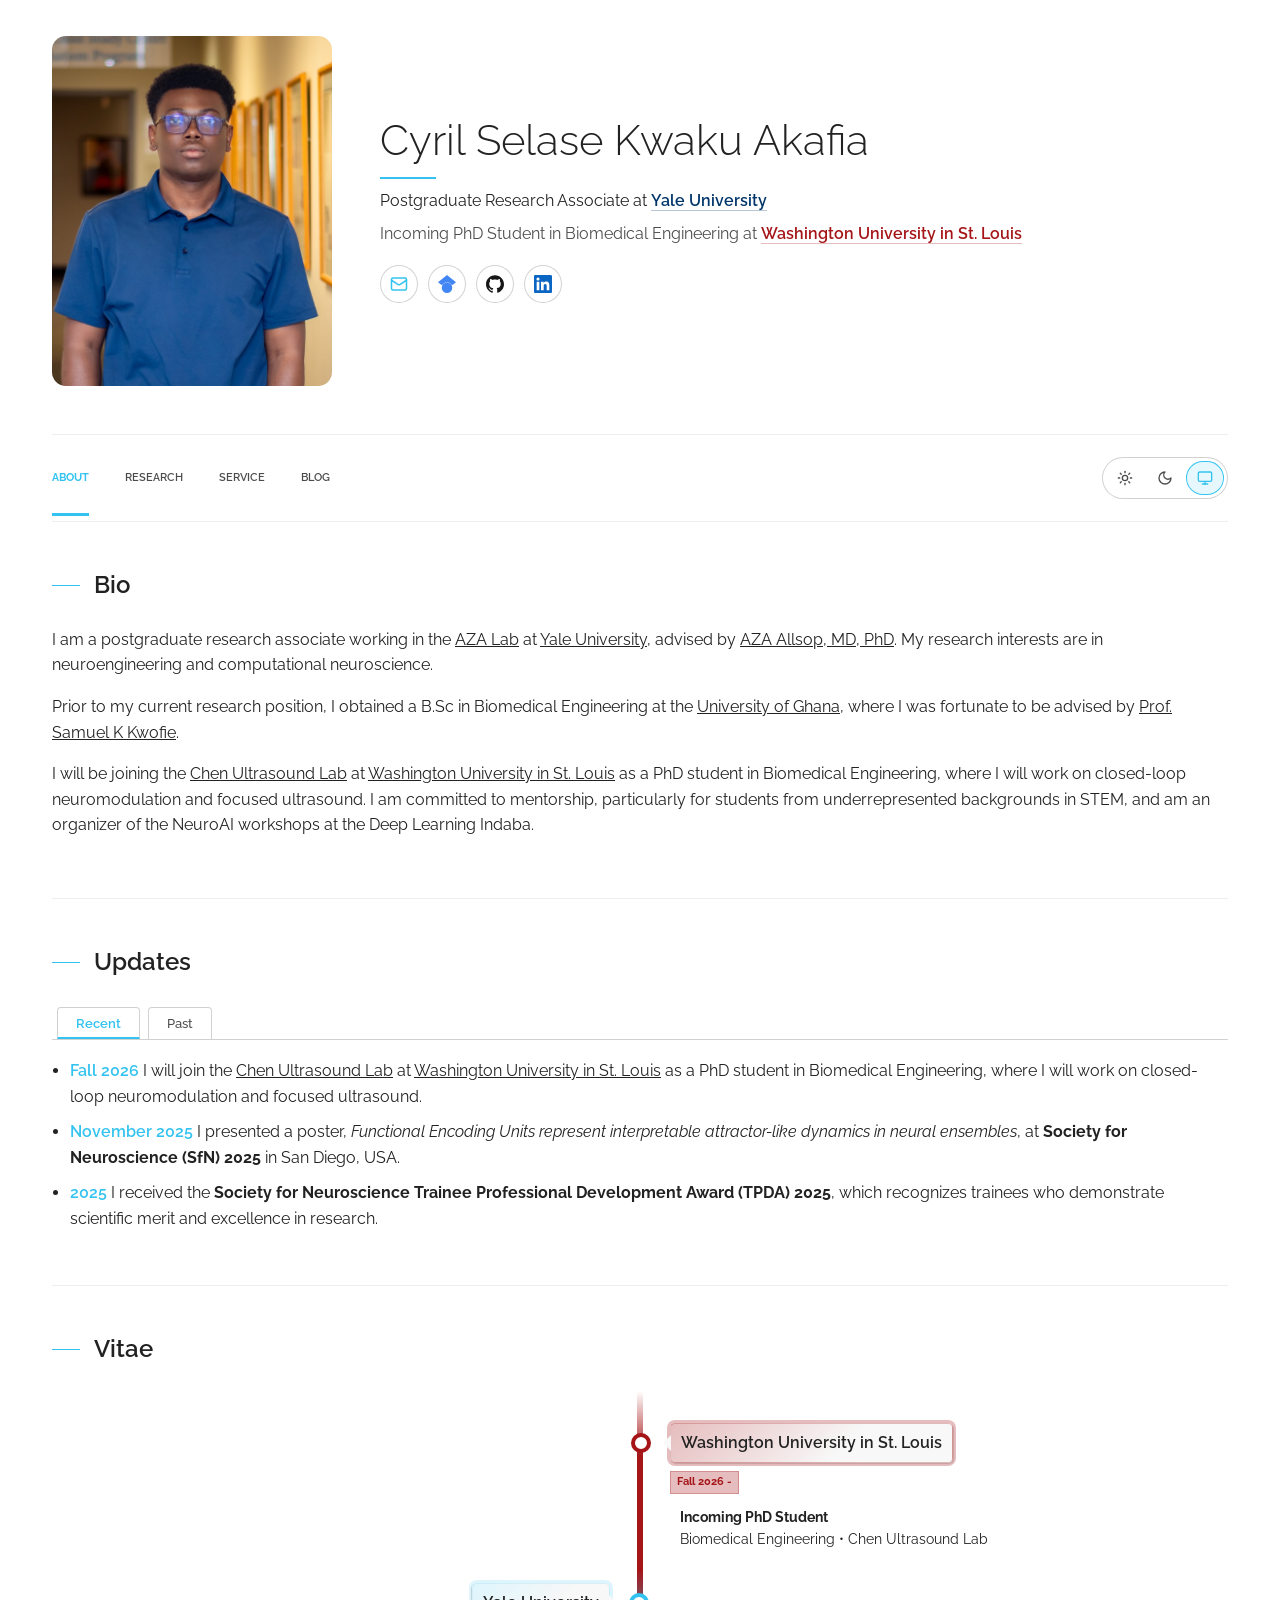
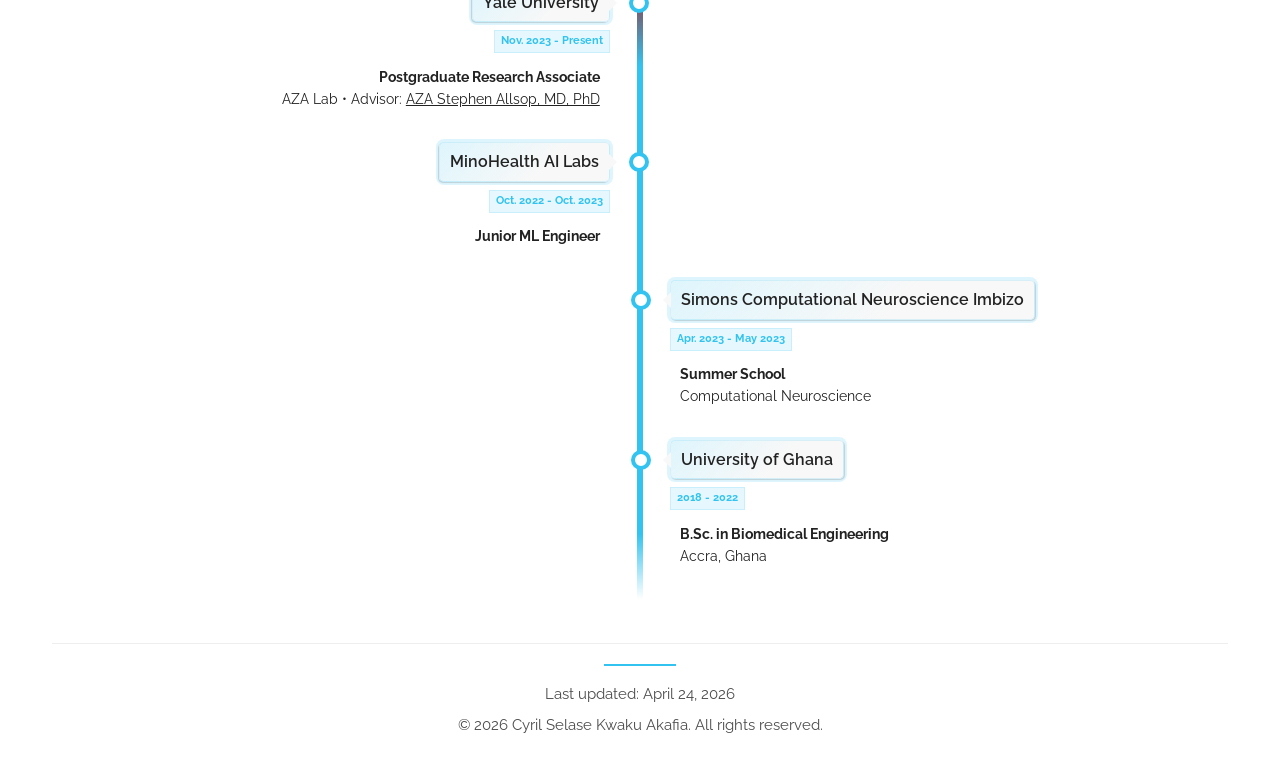
==== index.html @ 6c8abb9d "Bust cached site assets" ====
<!DOCTYPE html>
<html lang="en">
<head>
  <meta charset="utf-8">
  <meta name="viewport" content="width=device-width, initial-scale=1">
  <title>Cyril Akafia</title>
  <meta name="description" content="Cyril Akafia is a postgraduate research associate at Yale University working at the intersection of neuroengineering, computational neuroscience, closed-loop neuromodulation, and focused ultrasound.">
  <meta name="author" content="Cyril Selase Kwaku Akafia">
  <meta name="theme-color" content="#ffffff">
  <link rel="canonical" href="https://cyrilakafia.github.io/">
  <meta property="og:type" content="profile">
  <meta property="og:title" content="Cyril Akafia">
  <meta property="og:description" content="Postgraduate research associate at Yale University working in neuroengineering, computational neuroscience, closed-loop neuromodulation, and focused ultrasound.">
  <meta property="og:url" content="https://cyrilakafia.github.io/">
  <meta property="og:image" content="https://cyrilakafia.github.io/assets/og-image.png?v=20260429">
  <meta property="og:image:type" content="image/png">
  <meta property="og:image:width" content="1200">
  <meta property="og:image:height" content="630">
  <meta property="og:image:alt" content="Photo of Cyril Akafia">
  <meta property="profile:first_name" content="Cyril">
  <meta property="profile:last_name" content="Akafia">
  <meta name="twitter:card" content="summary_large_image">
  <meta name="twitter:title" content="Cyril Akafia">
  <meta name="twitter:description" content="Postgraduate research associate at Yale University working in neuroengineering, computational neuroscience, closed-loop neuromodulation, and focused ultrasound.">
  <meta name="twitter:image" content="https://cyrilakafia.github.io/assets/og-image.png?v=20260429">
  <meta name="twitter:image:alt" content="Photo of Cyril Akafia">
  <script type="application/ld+json">
    {
      "@context": "https://schema.org",
      "@type": "Person",
      "name": "Cyril Selase Kwaku Akafia",
      "alternateName": "Cyril Akafia",
      "url": "https://cyrilakafia.github.io/",
      "image": "https://cyrilakafia.github.io/assets/profile.jpg?v=20260429",
      "jobTitle": "Postgraduate Research Associate",
      "description": "Postgraduate research associate at Yale University working in neuroengineering, computational neuroscience, closed-loop neuromodulation, and focused ultrasound.",
      "affiliation": [
        {
          "@type": "CollegeOrUniversity",
          "name": "Yale University",
          "url": "https://www.yale.edu/"
        },
        {
          "@type": "CollegeOrUniversity",
          "name": "Washington University in St. Louis",
          "url": "https://www.washu.edu/"
        }
      ],
      "alumniOf": {
        "@type": "CollegeOrUniversity",
        "name": "University of Ghana",
        "url": "https://www.ug.edu.gh/"
      },
      "knowsAbout": [
        "Neuroengineering",
        "Computational neuroscience",
        "Closed-loop neuromodulation",
        "Focused ultrasound",
        "NeuroAI"
      ],
      "sameAs": [
        "https://scholar.google.com/citations?user=WeTH5w0AAAAJ&hl=en",
        "https://github.com/cyrilakafia",
        "https://www.linkedin.com/in/akafia/"
      ]
    }
  </script>
  <script>
    (() => {
      const resolveTheme = (choice, prefersDark) => {
        if (choice === "light" || choice === "dark") {
          return choice;
        }

        return prefersDark ? "dark" : "light";
      };

      try {
        const storedTheme = localStorage.getItem("theme");
        const prefersDark = window.matchMedia("(prefers-color-scheme: dark)").matches;
        const themeChoice = ["light", "dark", "system"].includes(storedTheme) ? storedTheme : "system";
        const theme = resolveTheme(themeChoice, prefersDark);
        document.documentElement.dataset.themeChoice = themeChoice;
        document.documentElement.dataset.theme = theme;
        const themeMeta = document.querySelector('meta[name="theme-color"]');
        if (themeMeta) {
          themeMeta.setAttribute("content", theme === "dark" ? "#0f1419" : "#ffffff");
        }
      } catch (error) {
        document.documentElement.dataset.themeChoice = "system";
        document.documentElement.dataset.theme = "light";
      }
    })();
  </script>
  <link rel="preconnect" href="https://fonts.googleapis.com">
  <link rel="preconnect" href="https://fonts.gstatic.com" crossorigin>
  <link href="https://fonts.googleapis.com/css2?family=Raleway:wght@300;400;500;600;700&display=swap" rel="stylesheet">
  <link rel="icon" type="image/png" sizes="256x256" href="assets/my-notion-face-transparent.png?v=20260429">
  <link rel="shortcut icon" type="image/png" href="assets/my-notion-face-transparent.png?v=20260429">
  <link rel="apple-touch-icon" sizes="180x180" href="apple-touch-icon.png?v=20260429">
  <link rel="apple-touch-icon" href="apple-touch-icon.png?v=20260429">
  <link rel="stylesheet" href="styles.css?v=20260429-2">
  <script src="script.js?v=20260429-2" defer></script>
</head>
<body>
  <a class="skip-link" href="#main">Skip to content</a>
  <div class="site-container">
    <header class="site-header">
      <div class="header-grid">
        <div class="profile-column">
          <img class="profile-photo" src="assets/profile.jpg?v=20260429" alt="Portrait of Cyril Akafia">
        </div>
        <div class="intro-column">
          <h1>Cyril Selase Kwaku Akafia</h1>
          <p class="intro-role">Postgraduate Research Associate at <a class="affiliation affiliation--yale" href="https://www.yale.edu/" target="_blank" rel="noreferrer">Yale University</a></p>
          <p class="intro-note">Incoming PhD Student in Biomedical Engineering at <a class="affiliation affiliation--washu" href="https://www.washu.edu/" target="_blank" rel="noreferrer">Washington University in St. Louis</a></p>
          <div class="social-links" aria-label="Contact and external profiles">
            <a class="social-icon social-icon--email" href="mailto:cyril.akafia@yale.edu" aria-label="Email Cyril">
              <svg viewBox="0 0 24 24" aria-hidden="true" fill="none" stroke="currentColor" stroke-width="2" stroke-linecap="round" stroke-linejoin="round"><rect width="20" height="16" x="2" y="4" rx="2"/><path d="m22 7-8.97 5.7a1.94 1.94 0 0 1-2.06 0L2 7"/></svg>
            </a>
            <a class="social-icon social-icon--scholar" href="https://scholar.google.com/citations?user=WeTH5w0AAAAJ&hl=en" target="_blank" rel="noreferrer" aria-label="Google Scholar">
              <svg viewBox="0 0 24 24" aria-hidden="true" fill="currentColor"><path d="M5.242 13.769L0 9.5 12 0l12 9.5-5.242 4.269C17.548 11.249 14.978 9.5 12 9.5c-2.977 0-5.548 1.749-6.758 4.269zM12 10a7 7 0 1 0 0 14 7 7 0 0 0 0-14z"/></svg>
            </a>
            <a class="social-icon social-icon--github" href="https://github.com/cyrilakafia" target="_blank" rel="noreferrer" aria-label="GitHub">
              <svg viewBox="0 0 24 24" aria-hidden="true" fill="currentColor"><path d="M12 .297c-6.63 0-12 5.373-12 12 0 5.303 3.438 9.8 8.205 11.385.6.113.82-.258.82-.577 0-.285-.01-1.04-.015-2.04-3.338.724-4.042-1.61-4.042-1.61C4.422 18.07 3.633 17.7 3.633 17.7c-1.087-.744.084-.729.084-.729 1.205.084 1.838 1.236 1.838 1.236 1.07 1.835 2.809 1.305 3.495.998.108-.776.417-1.305.76-1.605-2.665-.3-5.466-1.332-5.466-5.93 0-1.31.465-2.38 1.235-3.22-.135-.303-.54-1.523.105-3.176 0 0 1.005-.322 3.3 1.23.96-.267 1.98-.399 3-.405 1.02.006 2.04.138 3 .405 2.28-1.552 3.285-1.23 3.285-1.23.645 1.653.24 2.873.12 3.176.765.84 1.23 1.91 1.23 3.22 0 4.61-2.805 5.625-5.475 5.92.42.36.81 1.096.81 2.22 0 1.606-.015 2.896-.015 3.286 0 .315.21.69.825.57C20.565 22.092 24 17.592 24 12.297c0-6.627-5.373-12-12-12"/></svg>
            </a>
            <a class="social-icon social-icon--linkedin" href="https://www.linkedin.com/in/akafia/" target="_blank" rel="noreferrer" aria-label="LinkedIn">
              <svg viewBox="0 0 24 24" aria-hidden="true" fill="currentColor"><path d="M20.447 20.452h-3.554v-5.569c0-1.328-.027-3.037-1.852-3.037-1.853 0-2.136 1.445-2.136 2.939v5.667H9.351V9h3.414v1.561h.046c.477-.9 1.637-1.85 3.37-1.85 3.601 0 4.267 2.37 4.267 5.455v6.286zM5.337 7.433a2.062 2.062 0 01-2.063-2.065 2.063 2.063 0 112.063 2.065zm1.782 13.019H3.555V9h3.564v11.452zM22.225 0H1.771C.792 0 0 .774 0 1.729v20.542C0 23.227.792 24 1.771 24h20.451C23.2 24 24 23.227 24 22.271V1.729C24 .774 23.2 0 22.222 0h.003z"/></svg>
            </a>
          </div>
        </div>
      </div>
    </header>

    <nav class="site-nav" aria-label="Primary">
      <a class="page-link active" href="#bio" data-page="bio" aria-current="page">About</a>
      <a class="page-link" href="#research" data-page="research">Research</a>
      <a class="page-link" href="#service" data-page="service">Service</a>
      <a class="page-link" href="#blog" data-page="blog">Blog</a>
      <div class="theme-switcher" role="group" aria-label="Color theme">
        <button class="theme-option" data-theme-choice="light" type="button" aria-pressed="false" aria-label="Light theme" title="Light">
          <svg viewBox="0 0 24 24" aria-hidden="true" fill="none" stroke="currentColor" stroke-width="2" stroke-linecap="round" stroke-linejoin="round"><circle cx="12" cy="12" r="4"/><path d="M12 2v2"/><path d="M12 20v2"/><path d="m4.93 4.93 1.41 1.41"/><path d="m17.66 17.66 1.41 1.41"/><path d="M2 12h2"/><path d="M20 12h2"/><path d="m6.34 17.66-1.41 1.41"/><path d="m19.07 4.93-1.41 1.41"/></svg>
        </button>
        <button class="theme-option" data-theme-choice="dark" type="button" aria-pressed="false" aria-label="Dark theme" title="Dark">
          <svg viewBox="0 0 24 24" aria-hidden="true" fill="none" stroke="currentColor" stroke-width="2" stroke-linecap="round" stroke-linejoin="round"><path d="M12 3a6 6 0 0 0 9 9 9 9 0 1 1-9-9Z"/></svg>
        </button>
        <button class="theme-option" data-theme-choice="system" type="button" aria-pressed="false" aria-label="System theme" title="System">
          <svg viewBox="0 0 24 24" aria-hidden="true" fill="none" stroke="currentColor" stroke-width="2" stroke-linecap="round" stroke-linejoin="round"><rect width="20" height="14" x="2" y="3" rx="2"/><line x1="8" x2="16" y1="21" y2="21"/><line x1="12" x2="12" y1="17" y2="21"/></svg>
        </button>
      </div>
    </nav>

    <main id="main">
      <div class="page active" id="page-bio" data-page="bio">
      <section class="section">
        <h2>Bio</h2>
        <p>
          I am a postgraduate research associate working in the <a href="https://www.azalab.org/" target="_blank" rel="noreferrer">AZA Lab</a> at
          <a href="https://www.yale.edu/" target="_blank" rel="noreferrer">Yale University</a>, advised by
          <a href="https://www.azalab.org/people/aza-allsop" target="_blank" rel="noreferrer">AZA Allsop, MD, PhD</a>. My research interests are in
          neuroengineering and computational neuroscience.
        </p>
        <p>
          Prior to my current research position, I obtained a B.Sc in Biomedical Engineering at the
          <a href="https://www.ug.edu.gh/" target="_blank" rel="noreferrer">University of Ghana</a>, where I was fortunate to be advised by
          <a href="https://www.ug.edu.gh/biomed-eng/staff/samuel-kojo-kwofie-bsc-kumasi-msc-uct-phd-uwc" target="_blank" rel="noreferrer">Prof. Samuel K Kwofie</a>.
        </p>
        <p>
          I will be joining the
          <a href="https://engineering.washu.edu/faculty/Hong-Chen.html" target="_blank" rel="noreferrer">Chen Ultrasound Lab</a> at
          <a href="https://www.washu.edu/" target="_blank" rel="noreferrer">Washington University in St. Louis</a> as a PhD student in Biomedical
          Engineering, where I will work on closed-loop neuromodulation and focused ultrasound. I am committed to mentorship,
          particularly for students from underrepresented backgrounds in STEM, and am an organizer of the NeuroAI workshops at the
          Deep Learning Indaba.
        </p>
      </section>

      <section class="section" id="updates">
        <h2>Updates</h2>
        <div class="tabs">
          <div class="tab-nav" role="tablist" aria-label="Update years">
            <button class="button active" id="tab-news-recent" data-tab-target="news-recent" role="tab" aria-selected="true" aria-controls="news-recent" tabindex="0">Recent</button>
            <button class="button" id="tab-news-past" data-tab-target="news-past" role="tab" aria-selected="false" aria-controls="news-past" tabindex="-1">Past</button>
          </div>
          <div class="tab-content">
            <div class="tab-pane active" id="news-recent" role="tabpanel" aria-labelledby="tab-news-recent" tabindex="0">
              <ul class="compact-list">
                <li><b>Fall 2026</b> I will join the <a href="https://engineering.washu.edu/faculty/Hong-Chen.html" target="_blank" rel="noreferrer">Chen Ultrasound Lab</a> at <a href="https://www.washu.edu/" target="_blank" rel="noreferrer">Washington University in St. Louis</a> as a PhD student in Biomedical Engineering, where I will work on closed-loop neuromodulation and focused ultrasound.</li>
                <li><b>November 2025</b> I presented a poster, <i>Functional Encoding Units represent interpretable attractor-like dynamics in neural ensembles</i>, at <b>Society for Neuroscience (SfN) 2025</b> in San Diego, USA.</li>
                <li><b>2025</b> I received the <b>Society for Neuroscience Trainee Professional Development Award (TPDA) 2025</b>, which recognizes trainees who demonstrate scientific merit and excellence in research.</li>
              </ul>
            </div>
            <div class="tab-pane" id="news-past" role="tabpanel" aria-labelledby="tab-news-past" tabindex="0">
              <ul class="compact-list">
                <li><b>July 2024</b> I completed the <b>Neuromatch Academy Computational Neuroscience</b> course and worked on a project investigating cell type and layer-specific processing of novelty in mouse primary visual cortex.</li>
                <li><b>June 2024</b> I presented a poster, <i>An unbiased method to partition diverse neuronal responses into functional ensembles reveals interpretable population dynamics during innate social behavior</i>, at the <b>10th Annual BRAIN Initiative Conference</b> in Rockville, Maryland.</li>
                <li><b>November 2023</b> I joined the <b>AZA Lab at Yale University</b> as a postgraduate research associate.</li>
                <li><b>July 2023</b> I gave a talk on <i>Machine Learning Models Predict Small Molecules as Potential Biotherapeutics for COVID-19-induced Cytokine Storm</i> at the <b>WACCBIP Research Conference 2023</b> in Accra, Ghana.</li>
                <li><b>April-May 2023</b> I completed the <b>Simons Computational Neuroscience Imbizo</b> in Cape Town, South Africa.</li>
                <li><b>January 2023</b> I presented <i>Machine Learning Models Predict Small Molecules as Potential Biotherapeutics for COVID-19-induced Cytokine Storm</i> at the <b>International Student Conference on Advanced Science and Technology (iCAST)</b>, Japan, online.</li>
              </ul>
            </div>
          </div>
        </div>
      </section>

      <section class="section" id="resume">
        <h2>Vitae</h2>
        <ul class="timeline">
          <li class="timeline-item--washu">
            <div class="direction-r">
              <div class="flag-wrapper">
                <span class="flag">Washington University in St. Louis</span>
                <span class="time-wrapper"><span class="time">Fall 2026 -</span></span>
              </div>
              <div class="desc"><b>Incoming PhD Student</b><br>Biomedical Engineering • Chen Ultrasound Lab</div>
            </div>
          </li>
          <li>
            <div class="direction-l">
              <div class="flag-wrapper">
                <span class="flag">Yale University</span>
                <span class="time-wrapper"><span class="time">Nov. 2023 - Present</span></span>
              </div>
              <div class="desc"><b>Postgraduate Research Associate</b><br>AZA Lab • Advisor: <a href="https://www.azalab.org/people/aza-allsop" target="_blank" rel="noreferrer">AZA Stephen Allsop, MD, PhD</a></div>
            </div>
          </li>
          <li>
            <div class="direction-l">
              <div class="flag-wrapper">
                <span class="flag">MinoHealth AI Labs</span>
                <span class="time-wrapper"><span class="time">Oct. 2022 - Oct. 2023</span></span>
              </div>
              <div class="desc"><b>Junior ML Engineer</b></div>
            </div>
          </li>
          <li>
            <div class="direction-r">
              <div class="flag-wrapper">
                <span class="flag">Simons Computational Neuroscience Imbizo</span>
                <span class="time-wrapper"><span class="time">Apr. 2023 - May 2023</span></span>
              </div>
              <div class="desc"><b>Summer School</b><br>Computational Neuroscience</div>
            </div>
          </li>
          <li>
            <div class="direction-r">
              <div class="flag-wrapper">
                <span class="flag">University of Ghana</span>
                <span class="time-wrapper"><span class="time">2018 - 2022</span></span>
              </div>
              <div class="desc"><b>B.Sc. in Biomedical Engineering</b><br>Accra, Ghana</div>
            </div>
          </li>
        </ul>
      </section>
      </div>

      <div class="page" id="page-research" data-page="research">
      <section class="section" id="research-projects">
        <h2>Research</h2>
        <p>Selected projects spanning neural ensemble decoding, mental health, and translational neuromodulation.</p>
        <div class="research-grid">
          <article class="research-card">
            <a class="research-link" href="https://engineering.washu.edu/faculty/Hong-Chen.html" target="_blank" rel="noreferrer">
              <img class="research-image" src="assets/research/ultrasound.svg" alt="Focused ultrasound illustration">
              <div class="research-body">
                <span class="research-tag">Upcoming</span>
                <h3 class="research-title">Closed-Loop Focused Ultrasound</h3>
                <p class="research-description">Upcoming PhD work in the Chen Ultrasound Lab on closed-loop neuromodulation using focused ultrasound to non-invasively shape neural circuits.</p>
                <span class="research-cta">Visit lab <span aria-hidden="true">→</span></span>
              </div>
            </a>
          </article>
          <article class="research-card">
            <a class="research-link" href="https://doi.org/10.1101/2024.05.08.593229" target="_blank" rel="noreferrer">
              <img class="research-image" src="assets/research/feu.svg" alt="Functional Encoding Units illustration">
              <div class="research-body">
                <h3 class="research-title">Functional Encoding Units in Neural Ensembles</h3>
                <p class="research-description">An unbiased method to partition diverse neuronal responses into functional ensembles, revealing interpretable population dynamics during innate social behavior.</p>
                <span class="research-cta">Read preprint <span aria-hidden="true">→</span></span>
              </div>
            </a>
          </article>
          <article class="research-card">
            <a class="research-link" href="https://www.frontiersin.org/journals/neuroscience/articles/10.3389/fnins.2025.1554156/full" target="_blank" rel="noreferrer">
              <img class="research-image" src="assets/research/music.svg" alt="Music mindfulness illustration">
              <div class="research-body">
                <h3 class="research-title">Music Mindfulness for Mental Health</h3>
                <p class="research-description">How music mindfulness acutely enhances autonomic activity and psychological state in adults experiencing anxiety and depression.</p>
                <span class="research-cta">Read paper <span aria-hidden="true">→</span></span>
              </div>
            </a>
          </article>
          <article class="research-card">
            <a class="research-link" href="https://www.mdpi.com/2078-2489/16/1/34" target="_blank" rel="noreferrer">
              <img class="research-image" src="assets/research/biomedical-ai.svg" alt="Biomedical AI illustration">
              <div class="research-body">
                <h3 class="research-title">Biomedical AI for Discovery and Diagnosis</h3>
                <p class="research-description">Machine learning for biomedical problems, including anti-inflammatory compound screening with AICpred and clinical imaging models for radiology support.</p>
                <span class="research-cta">Read paper <span aria-hidden="true">→</span></span>
              </div>
            </a>
          </article>
        </div>
      </section>

      <section class="section" id="publications">
        <h2>Publications</h2>
        <p>Most recent publications on <a href="https://scholar.google.com/citations?user=WeTH5w0AAAAJ&hl=en" target="_blank" rel="noreferrer">Google Scholar</a>.</p>
        <div class="papers-grid active">
          <article class="paper">
            <p class="title"><a href="https://www.frontiersin.org/journals/neuroscience/articles/10.3389/fnins.2025.1554156/full" target="_blank" rel="noreferrer">Music Mindfulness Acutely Enhances Autonomic Activity and Psychological State in Anxiety and Depression</a></p>
            <p class="paper-meta">C. Ramirez, G. A. Alayine, <b>C. S. K. Akafia</b>, … A. S. Allsop · <i>Frontiers in Neuroscience</i> · 2025; 19</p>
          </article>
          <article class="paper">
            <p class="title"><a href="https://www.mdpi.com/2078-2489/16/1/34" target="_blank" rel="noreferrer">AICpred: Machine Learning-Based Prediction of Potential Anti-Inflammatory Compounds Targeting TLR4-MyD88 Binding Mechanism</a></p>
            <p class="paper-meta">L. Fry-Nartey, <b>C. S. K. Akafia</b>, … S. K. Kwofie · <i>Information</i> · 2025; 16:34</p>
          </article>
          <article class="paper">
            <p class="title"><a href="https://doi.org/10.3390/organoids3020007" target="_blank" rel="noreferrer">Organoids, Biocybersecurity, and Cyberbiosecurity: A Light Exploration</a></p>
            <p class="paper-meta">Xavier Palmer, <b>Cyril Selase Kwaku Akafia</b>, Eleasa Woodson, Amanda Woodson, Lucas Potter · <i>Organoids</i> · 2024; 3, 83–112</p>
          </article>
          <article class="paper">
            <p class="title"><a href="https://doi.org/10.1101/2024.05.08.593229" target="_blank" rel="noreferrer">An unbiased method to partition diverse neuronal responses into functional ensembles reveals interpretable population dynamics during innate social behavior</a></p>
            <p class="paper-meta">Alexander Lin, <b>Cyril Selase Kwaku Akafia</b>, Olga Dal Monte, Siqi Fan, Nicholas Fagan, Philip Putnam, Kay M. Tye, Steve Chang, Demba Ba, AZA Stephen Allsop · <i>Preprint</i> · 2024</p>
          </article>
        </div>
      </section>

      <section class="section" id="presentations">
        <h2>Presentations</h2>
        <div class="papers-grid active">
          <article class="paper">
            <p class="title">Functional Encoding Units represent interpretable attractor-like dynamics in neural ensembles</p>
            <p class="paper-meta"><b>Poster</b> · Society for Neuroscience (SfN) 2025 · San Diego, USA · November 2025</p>
          </article>
          <article class="paper">
            <p class="title">NeuroAI practical tutorial</p>
            <p class="paper-meta"><b>Tutorial</b> · NeuroAI Workshop at Deep Learning Indaba 2024 · September 2024</p>
          </article>
          <article class="paper">
            <p class="title">An unbiased method to partition diverse neuronal responses into functional ensembles reveals interpretable population dynamics during innate social behavior</p>
            <p class="paper-meta"><b>Poster</b> · 10th Annual BRAIN Initiative Conference · Rockville, Maryland · June 2024</p>
          </article>
          <article class="paper">
            <p class="title">Machine Learning Models Predict Small Molecules as Potential Biotherapeutics for COVID-19-induced Cytokine Storm</p>
            <p class="paper-meta"><b>Talk</b> · WACCBIP Research Conference 2023 · Accra, Ghana · July 2023</p>
          </article>
          <article class="paper">
            <p class="title">Machine Learning Models Predict Small Molecules as Potential Biotherapeutics for COVID-19-induced Cytokine Storm</p>
            <p class="paper-meta"><b>Presentation</b> · International Student Conference on Advanced Science and Technology (iCAST) · Japan, online · January 2023</p>
          </article>
        </div>
      </section>
      </div>

      <div class="page" id="page-service" data-page="service">
      <section class="section" id="teaching">
        <h2>Teaching</h2>
        <div class="papers-grid active">
          <article class="paper">
            <p class="title"><a href="https://codeinplace.stanford.edu/" target="_blank" rel="noreferrer">Section Leader · Stanford Code in Place</a></p>
            <p class="paper-meta">May 2024 – June 2024</p>
            <p class="paper-meta">Tutored 20 students in Python programming concepts and supported them through final projects, leading to a 100% pass rate in my section.</p>
          </article>
        </div>
      </section>

      <section class="section" id="mentorship">
        <h2>Mentorship & Outreach</h2>
        <div class="papers-grid active">
          <article class="paper">
            <p class="title"><a href="https://deeplearningindaba.com/mentorship/" target="_blank" rel="noreferrer">Organizer · Deep Learning Indaba Mentorship Programme</a></p>
            <p class="paper-meta">December 2023 – November 2025</p>
            <p class="paper-meta">A continent-wide programme that pairs young African researchers and students with experienced mentors. I matched 50+ mentees with mentors for research and career advice, contributing to publications, presentations, admissions, and job offers.</p>
          </article>
          <article class="paper">
            <p class="title">Instructor · YCCI Exposures Program</p>
            <p class="paper-meta">March 2025 – August 2025</p>
            <p class="paper-meta">Instructed 10 high school students in neuroanatomy and neuroscience research methods.</p>
          </article>
          <article class="paper">
            <p class="title">Workshop Facilitator · Health Professional Recruitment Exposures Program</p>
            <p class="paper-meta">October 2025</p>
            <p class="paper-meta">Facilitated 3 workshops on health professions for 22 high school students in the Greater New Haven area.</p>
          </article>
        </div>
      </section>

      <section class="section" id="leadership">
        <h2>Service & Leadership</h2>
        <div class="papers-grid active">
          <article class="paper">
            <p class="title">Co-organizer · NeuroAI Workshops at Deep Learning Indaba</p>
            <p class="paper-meta">September 2024 – Present · <a href="https://dlineuroai-workshop.github.io/neuroai-2024/" target="_blank" rel="noreferrer">2024 Workshop</a> · <a href="https://dlineuroai-workshop.github.io/neuroai-2025/" target="_blank" rel="noreferrer">2025 Workshop</a></p>
            <p class="paper-meta">Organized NeuroAI workshops in Rwanda and Senegal, attracting 150+ attendees. Delivered a practical tutorial on dimensionality reduction for understanding patterns of neural activity, and coordinated talks and panel discussions from 7 international speakers.</p>
          </article>
          <article class="paper">
            <p class="title"><a href="https://www.linkedin.com/company/world-movers-team/posts/?feedView=all" target="_blank" rel="noreferrer">Active Member · World Movers Team</a></p>
            <p class="paper-meta">August 2023 – Present</p>
            <p class="paper-meta">A youth-led nonprofit championing health equity and community development across Ghana through healthcare access initiatives, community projects, and volunteer leadership training.</p>
          </article>
          <article class="paper">
            <p class="title">Member · Yale Postgraduate Associate Professional Development Committee</p>
            <p class="paper-meta">September 2024 – October 2025</p>
          </article>
        </div>
      </section>
      </div>

      <div class="page" id="page-blog" data-page="blog">
      <section class="section">
        <h2>Blog</h2>
        <div class="post-list" data-post-list>
          <p class="blog-empty">Loading posts...</p>
        </div>
      </section>
      </div>
    </main>

    <footer class="site-footer">
      <div class="footer-grid">
        <div class="footer-note">Last updated: April 24, 2026</div>
        <div class="footer-note">&copy; 2026 Cyril Selase Kwaku Akafia. All rights reserved.</div>
      </div>
    </footer>
  </div>
</body>
</html>
---- styles.css ----
:root {
  --text: #222;
  --muted: rgba(0, 0, 0, 0.7);
  --line: #eee;
  --line-strong: rgba(0, 0, 0, 0.18);
  --accent: #33c3f0;
  --accent-soft: rgba(51, 195, 240, 0.12);
  --background: #fff;
  --surface: #fff;
  --surface-muted: #f8f8f8;
  --shadow: rgba(0, 0, 0, 0.15);
  --timeline: #33c3f0;
  --timeline-soft: rgba(51, 195, 240, 0.16);
  --timeline-lead: #a51417;
  --yale: #00356b;
  --yale-soft: rgba(0, 53, 107, 0.28);
  --washu: #a51417;
  --washu-soft: rgba(165, 20, 23, 0.28);
  --brand-github: #181717;
  --brand-linkedin: #0a66c2;
  --brand-scholar: #4285f4;
}

html {
  scroll-behavior: smooth;
  color-scheme: light;
}

*,
*::before,
*::after {
  box-sizing: border-box;
}

html[data-theme="dark"] {
  color-scheme: dark;
  --text: #eef2f6;
  --muted: rgba(238, 242, 246, 0.72);
  --line: rgba(255, 255, 255, 0.12);
  --line-strong: rgba(255, 255, 255, 0.18);
  --accent: #7fd8ff;
  --accent-soft: rgba(127, 216, 255, 0.12);
  --background: #0f1419;
  --surface: #161d24;
  --surface-muted: #1d252e;
  --shadow: rgba(0, 0, 0, 0.38);
  --timeline: #7fd8ff;
  --timeline-soft: rgba(127, 216, 255, 0.18);
  --timeline-lead: #ec8d90;
  --yale: #6fb1e6;
  --yale-soft: rgba(111, 177, 230, 0.32);
  --washu: #ec8d90;
  --washu-soft: rgba(236, 141, 144, 0.32);
  --brand-github: #f0f6fc;
}

body {
  margin: 0;
  color: var(--text);
  background: var(--background);
  font-family: "Raleway", sans-serif;
  line-height: 1.6;
  transition: background-color 0.2s ease, color 0.2s ease;
}

a {
  color: inherit;
}

.skip-link {
  position: absolute;
  left: -9999px;
  top: 12px;
  z-index: 100;
  padding: 8px 12px;
  border: 1px solid var(--line-strong);
  border-radius: 6px;
  background: var(--surface);
  color: var(--text);
  box-shadow: 0 0 0 3px var(--accent);
}

.skip-link:focus {
  left: 12px;
}

button {
  -webkit-appearance: none;
  appearance: none;
  margin: 0;
}

img {
  max-width: 100%;
  display: block;
}

h1,
h2,
h3,
h4,
h5,
p,
ul {
  margin-top: 0;
}

h2 {
  letter-spacing: 0;
  font-size: 1.5rem;
  font-weight: 600;
  margin-bottom: 1.4rem;
  display: flex;
  align-items: center;
  gap: 14px;
}

h2::before {
  content: "";
  display: inline-block;
  width: 28px;
  height: 1px;
  background: var(--accent);
  flex: 0 0 auto;
}

.site-container {
  max-width: 1240px;
  margin: 0 auto;
  padding: 0 32px 40px;
}

.theme-switcher {
  display: inline-flex;
  align-items: center;
  gap: 4px;
  padding: 4px;
  border: 1px solid var(--line-strong);
  border-radius: 999px;
  background: var(--surface);
  line-height: 1;
}

.theme-option {
  display: inline-flex;
  align-items: center;
  justify-content: center;
  width: 36px;
  height: 32px;
  padding: 0;
  border: none;
  border-radius: 999px;
  background: transparent;
  color: var(--muted);
  cursor: pointer;
  -webkit-tap-highlight-color: transparent;
  transition: background-color 0.2s ease, box-shadow 0.2s ease, color 0.2s ease;
}

.theme-option svg {
  width: 16px;
  height: 16px;
  display: block;
}

.theme-option:focus {
  outline: none;
}

.theme-option:focus-visible {
  outline: 2px solid var(--accent);
  outline-offset: 2px;
}

.theme-option:hover {
  color: var(--text);
}

.theme-option.active,
.theme-option.is-active {
  background: var(--accent-soft);
  color: var(--accent);
  box-shadow: 0 0 0 1px var(--accent);
}

.site-header {
  margin: 36px 0 48px;
}

.header-grid {
  display: grid;
  grid-template-columns: 280px minmax(0, 1fr);
  gap: 48px;
  align-items: center;
}

.profile-photo {
  width: 100%;
  aspect-ratio: 4 / 5;
  object-fit: cover;
  object-position: center;
  border-radius: 14px;
}

.intro-column h1::after {
  content: "";
  display: block;
  width: 56px;
  height: 2px;
  margin-top: 14px;
  background: var(--accent);
}

.intro-column h1 {
  margin-bottom: 0.6rem;
  font-size: 2.6rem;
  font-weight: 300;
  line-height: 1.05;
  letter-spacing: 0;
}

.intro-role,
.intro-column p {
  margin-bottom: 0.4rem;
  font-size: 1.02rem;
}

.intro-note {
  color: var(--muted);
}

.affiliation {
  color: var(--affil, var(--accent));
  font-weight: 600;
  text-decoration: none;
  border-bottom: 1px solid var(--affil-soft, var(--accent-soft));
  transition: border-color 200ms ease;
}

.affiliation:hover {
  border-bottom-color: var(--affil, var(--accent));
}

.affiliation--yale {
  --affil: var(--yale);
  --affil-soft: var(--yale-soft);
}

.affiliation--washu {
  --affil: var(--washu);
  --affil-soft: var(--washu-soft);
}

.social-links,
.footer-links {
  display: flex;
  flex-wrap: wrap;
  align-items: center;
  gap: 10px;
  margin-top: 18px;
}

.social-icon {
  display: inline-flex;
  align-items: center;
  justify-content: center;
  width: 38px;
  height: 38px;
  border: 1px solid var(--line-strong);
  border-radius: 999px;
  background: var(--surface);
  color: var(--brand, var(--muted));
  text-decoration: none;
  transition: border-color 200ms ease, background 200ms ease, transform 200ms ease, box-shadow 200ms ease;
}

.social-icon:hover {
  border-color: currentColor;
  background: var(--surface-muted);
  transform: translateY(-1px);
  box-shadow: 0 4px 12px rgba(0, 0, 0, 0.06);
}

.social-icon:focus-visible {
  outline: 2px solid var(--accent);
  outline-offset: 2px;
}

.social-icon svg {
  width: 18px;
  height: 18px;
  display: block;
}

.social-icon--email { --brand: var(--accent); }
.social-icon--scholar { --brand: var(--brand-scholar); }
.social-icon--github { --brand: var(--brand-github); }
.social-icon--linkedin { --brand: var(--brand-linkedin); }

.footer-links a {
  font-size: 1rem;
  font-weight: 500;
  text-decoration: underline;
  text-decoration-thickness: 1px;
  text-underline-offset: 0.16em;
  transition: color 0.2s ease;
}

.footer-links a:hover {
  color: var(--accent);
}

.footer-links span {
  color: var(--muted);
}

.site-nav {
  display: flex;
  gap: 28px;
  align-items: center;
  background: var(--background);
  border-top: 1px solid var(--line);
  border-bottom: 1px solid var(--line);
  padding: 18px 0;
  flex-wrap: wrap;
}

.site-nav .theme-switcher {
  margin-left: auto;
}

.site-nav a {
  position: relative;
  color: var(--muted);
  text-transform: uppercase;
  font-size: 11px;
  font-weight: 600;
  letter-spacing: 0;
  text-decoration: none;
  padding: 6px 0;
  transition: color 200ms ease;
}

.site-nav a:hover {
  color: var(--text);
}

.site-nav a:focus {
  outline: none;
}

.site-nav a:focus,
.site-nav a:focus-visible {
  outline: 2px solid var(--accent);
  outline-offset: 6px;
}

.site-nav a.active {
  color: var(--accent);
  font-weight: 700;
}

.site-nav a.active::after {
  content: "";
  position: absolute;
  left: 0;
  right: 0;
  bottom: -19px;
  height: 3px;
  background: var(--accent);
}

.page {
  display: none;
}

.page.active {
  display: block;
}

.section {
  border-top: 1px solid var(--line);
  padding: 2.75rem 0;
  scroll-margin-top: 90px;
}

.tabs {
  margin-top: 1.6rem;
}

.tab-nav {
  display: flex;
  flex-wrap: wrap;
  gap: 8px;
  list-style: none;
  border-bottom: 1px solid var(--line-strong);
  margin-bottom: 18px;
  padding: 0 0 0 5px;
}

.button {
  -webkit-appearance: none;
  appearance: none;
  display: inline-block;
  height: 32px;
  padding: 0 18px;
  border: 1px solid var(--line-strong);
  border-bottom: none;
  border-radius: 4px 4px 0 0;
  background: var(--surface);
  color: var(--muted);
  font-family: inherit;
  font-size: 13px;
  font-weight: 500;
  line-height: 32px;
  text-transform: none;
  cursor: pointer;
}

.button.active {
  border-bottom: 2px solid var(--accent);
  color: var(--accent);
  font-weight: 600;
}

.button.link-button {
  height: 26px;
  padding: 0 18px;
  border: 1px solid var(--line-strong);
  border-radius: 4px;
  line-height: 26px;
  text-decoration: none;
}

.tab-pane {
  display: none;
}

.tab-pane.active {
  display: block;
}

.compact-list {
  margin-bottom: 0;
  padding-left: 18px;
}

.compact-list li {
  margin-bottom: 10px;
}

#updates .compact-list li > b:first-child {
  color: var(--accent);
  font-weight: 600;
}

.papers-grid.active {
  display: flex;
  flex-direction: column;
  gap: 8px;
}

.paper {
  display: block;
  width: 100%;
  margin: 0;
  padding: 12px 16px;
  border: 1px solid var(--line);
  border-left: 3px solid var(--line);
  border-radius: 6px;
  background: var(--surface);
  transition: border-color 200ms ease, background 200ms ease;
}

.paper:hover {
  border-left-color: var(--accent);
  background: var(--surface-muted);
}

.paper .title {
  margin: 0 0 3px;
  font-size: 0.95rem;
  font-weight: 600;
  line-height: 1.35;
  color: var(--text);
}

.paper .title a {
  color: inherit;
  text-decoration: none;
  transition: color 200ms ease;
}

.paper .title a:hover {
  color: var(--accent);
}

.paper .title a:focus-visible {
  outline: 2px solid var(--accent);
  outline-offset: 2px;
}

.research-grid {
  display: grid;
  grid-template-columns: repeat(auto-fit, minmax(220px, 1fr));
  gap: 16px;
  margin-top: 1.4rem;
}

.research-card {
  margin: 0;
  border: 1px solid var(--line);
  border-radius: 8px;
  background: var(--surface);
  overflow: hidden;
  transition: border-color 200ms ease, transform 200ms ease, box-shadow 200ms ease;
}

.research-card:hover {
  border-color: var(--accent);
  transform: translateY(-2px);
  box-shadow: 0 8px 22px rgba(0, 0, 0, 0.08);
}

.research-link {
  display: block;
  color: inherit;
  text-decoration: none;
}

.research-link:focus-visible {
  outline: 2px solid var(--accent);
  outline-offset: 2px;
}

.research-image {
  display: block;
  width: 100%;
  aspect-ratio: 16 / 7;
  object-fit: cover;
  background: var(--surface-muted);
  border-bottom: 1px solid var(--line);
}

.research-body {
  padding: 12px 14px 14px;
}

.research-title {
  margin: 0 0 6px;
  font-size: 0.96rem;
  font-weight: 600;
  line-height: 1.35;
  color: var(--text);
}

.research-tag {
  display: inline-flex;
  align-items: center;
  min-height: 22px;
  margin-bottom: 8px;
  padding: 0 8px;
  border: 1px solid var(--washu-soft);
  border-radius: 999px;
  background: var(--washu-soft);
  color: var(--washu);
  font-size: 0.7rem;
  font-weight: 700;
  line-height: 1;
}

.research-description {
  margin: 0 0 12px;
  font-size: 0.82rem;
  line-height: 1.45;
  color: var(--muted);
}

.research-cta {
  display: inline-block;
  font-size: 0.82rem;
  font-weight: 600;
  color: var(--accent);
  letter-spacing: 0;
}

.research-card:hover .research-cta span {
  transform: translateX(2px);
  display: inline-block;
  transition: transform 200ms ease;
}

.blog-empty {
  color: var(--muted);
  margin-top: 1rem;
}

.paper-meta {
  margin: 0;
  font-size: 0.83rem;
  line-height: 1.45;
  color: var(--muted);
}

.paper-meta a {
  color: var(--accent);
  font-weight: 700;
  text-decoration: underline;
  text-decoration-thickness: 1px;
  text-underline-offset: 0.18em;
  transition: color 200ms ease;
}

.paper-meta a:hover {
  color: var(--text);
}

.paper-meta a:focus-visible {
  outline: 2px solid var(--accent);
  outline-offset: 2px;
}

.paper-meta i {
  font-style: italic;
}

.post-list {
  display: grid;
  gap: 10px;
}

.post-card {
  border: 1px solid var(--line);
  border-left: 3px solid var(--accent);
  border-radius: 6px;
  background: var(--surface);
  transition: border-color 200ms ease, background 200ms ease, transform 200ms ease;
}

.post-card:hover {
  border-color: var(--accent);
  background: var(--surface-muted);
  transform: translateY(-1px);
}

.post-card-link {
  display: block;
  padding: 14px 16px;
  color: inherit;
  text-decoration: none;
}

.post-card-link:focus-visible {
  outline: 2px solid var(--accent);
  outline-offset: 3px;
}

.post-card h3 {
  margin-bottom: 4px;
  font-size: 0.98rem;
  line-height: 1.35;
}

.post-card p {
  margin-bottom: 8px;
}

.post-cta {
  display: inline-block;
  color: var(--accent);
  font-size: 0.84rem;
  font-weight: 700;
}

.post-meta {
  color: var(--accent);
  font-size: 0.78rem;
  font-weight: 700;
  text-transform: uppercase;
}

.post-header {
  margin: 44px 0 36px;
}

.post-header h1 {
  max-width: 840px;
  margin-bottom: 0.8rem;
  font-size: 2.4rem;
  font-weight: 400;
  line-height: 1.1;
}

.post-shell {
  max-width: 840px;
}

.post-article {
  border-top: 1px solid var(--line);
  padding: 2.5rem 0 3rem;
}

.post-article h2 {
  margin-top: 2rem;
  margin-bottom: 0.8rem;
}

.post-article p,
.post-article li {
  font-size: 1.02rem;
}

.post-article ul {
  padding-left: 1.4rem;
}

.post-back {
  display: inline-block;
  margin-bottom: 1.4rem;
  color: var(--accent);
  font-weight: 700;
  text-decoration: none;
}

.post-back:hover {
  text-decoration: underline;
  text-underline-offset: 0.18em;
}

.timeline {
  position: relative;
  width: 100%;
  max-width: 800px;
  margin: 20px auto 0;
  padding: 1em 0;
  list-style-type: none;
}

.timeline::before {
  position: absolute;
  left: 50%;
  top: 0;
  content: " ";
  display: block;
  width: 6px;
  height: 100%;
  margin-left: -3px;
  background: linear-gradient(to bottom, transparent 0%, var(--timeline-lead) 8%, var(--timeline-lead) 22%, var(--timeline) 34%, var(--timeline) 92%, transparent 100%);
  z-index: 5;
}

.timeline li {
  padding: 1em 0;
}

.timeline li::after {
  content: "";
  display: block;
  clear: both;
}

.direction-l,
.direction-r {
  position: relative;
  width: calc(50% - 30px);
}

.direction-l {
  float: left;
  text-align: right;
}

.direction-r {
  float: right;
}

.flag-wrapper {
  position: relative;
  display: flex;
  flex-direction: column;
  gap: 8px;
  text-align: inherit;
}

.direction-l .flag-wrapper {
  align-items: flex-end;
}

.direction-r .flag-wrapper {
  align-items: flex-start;
}

.flag {
  position: relative;
  display: inline-block;
  border: 1px solid var(--timeline-card-soft, var(--timeline-soft));
  background: linear-gradient(135deg, var(--timeline-card-soft, var(--timeline-soft)), var(--surface-muted) 62%);
  padding: 6px 10px;
  border-radius: 5px;
  color: var(--text);
  font-weight: 600;
  text-align: left;
}

.direction-l .flag {
  box-shadow: -1px 1px 1px var(--shadow), 0 0 0 3px var(--timeline-card-soft, var(--timeline-soft));
}

.direction-r .flag {
  box-shadow: 1px 1px 1px var(--shadow), 0 0 0 3px var(--timeline-card-soft, var(--timeline-soft));
}

.direction-l .flag::before,
.direction-r .flag::before {
  position: absolute;
  top: 50%;
  right: -40px;
  content: " ";
  display: block;
  width: 20px;
  height: 20px;
  margin-top: -10px;
  background: var(--surface);
  border-radius: 10px;
  border: 4px solid var(--timeline-card, var(--timeline));
  z-index: 10;
}

.direction-r .flag::before {
  left: -40px;
}

.direction-l .flag::after {
  content: "";
  position: absolute;
  left: 100%;
  top: 50%;
  width: 0;
  height: 0;
  margin-top: -8px;
  border: solid transparent;
  border-left-color: var(--surface-muted);
  border-width: 8px;
}

.direction-r .flag::after {
  content: "";
  position: absolute;
  right: 100%;
  top: 50%;
  width: 0;
  height: 0;
  margin-top: -8px;
  border: solid transparent;
  border-right-color: var(--surface-muted);
  border-width: 8px;
}

.time-wrapper {
  display: block;
  line-height: 1.2em;
  font-size: 0.67em;
  color: var(--muted);
}

.time {
  display: inline-block;
  padding: 4px 6px;
  border: 1px solid var(--timeline-card-soft, var(--timeline-soft));
  background: var(--timeline-card-soft, var(--accent-soft));
  color: var(--timeline-card, var(--accent));
  font-weight: 700;
}

.timeline-item--washu {
  --timeline-card: var(--washu);
  --timeline-card-soft: var(--washu-soft);
}

.timeline-item--washu .flag {
  border-color: var(--washu-soft);
  background: linear-gradient(135deg, var(--washu-soft), var(--surface-muted) 62%);
}

.timeline-item--washu.direction-l .flag,
.timeline-item--washu .direction-l .flag {
  box-shadow: -1px 1px 1px var(--shadow), 0 0 0 3px var(--washu-soft);
}

.timeline-item--washu.direction-r .flag,
.timeline-item--washu .direction-r .flag {
  box-shadow: 1px 1px 1px var(--shadow), 0 0 0 3px var(--washu-soft);
}

.timeline-item--washu .flag::before {
  border-color: var(--washu);
}

.timeline-item--washu .time {
  border-color: var(--washu-soft);
  background: var(--washu-soft);
  color: var(--washu);
}

.desc {
  margin: 1em 0.75em 0 0;
  font-size: 0.85em;
  line-height: 1.6em;
}

.direction-r .desc {
  margin: 1em 0 0 0.75em;
}

.site-footer {
  position: relative;
  border-top: 1px solid var(--line);
  padding-top: 20px;
  color: var(--muted);
}

.site-footer::before {
  content: "";
  display: block;
  width: 72px;
  height: 2px;
  margin: 0 auto 16px;
  background: var(--accent);
}

.footer-grid {
  display: grid;
  grid-template-columns: 1fr;
  gap: 6px;
  align-items: start;
  text-align: center;
}

.footer-note {
  font-size: 0.95rem;
  color: var(--muted);
}

@media (min-width: 750px) {
  .site-nav {
    position: sticky;
    top: 0;
    z-index: 10;
    gap: 36px;
    padding: 22px 0;
  }

  .site-nav a.active::after {
    bottom: -23px;
  }

  .site-nav + main .page > .section:first-child {
    border-top-width: 0;
  }
}

@media (min-width: 1000px) {
  .research-grid {
    grid-template-columns: repeat(4, minmax(0, 1fr));
  }
}

@media (max-width: 900px) {
  .header-grid {
    grid-template-columns: 1fr;
    gap: 22px;
  }

  .intro-column {
    order: 1;
  }

  .profile-column {
    display: flex;
    justify-content: center;
    order: 2;
  }

  .profile-photo {
    max-width: 260px;
    margin: 0 auto;
  }
}

@media (max-width: 749px) {
  .site-container {
    padding: 0 16px 32px;
  }

  .site-header {
    margin: 24px 0 32px;
  }

  .header-grid {
    grid-template-columns: 1fr;
    gap: 22px;
  }

  .profile-column {
    display: flex;
    justify-content: center;
    order: 2;
  }

  .intro-column {
    order: 1;
  }

  .profile-photo {
    max-width: 240px;
    margin: 0 auto;
  }

  .section {
    padding: 2rem 0;
    scroll-margin-top: 0;
  }

  .footer-grid {
    grid-template-columns: 1fr;
  }
}

@media (max-width: 860px), (pointer: coarse) {
  .timeline {
    --mobile-timeline-axis: 11px;
    width: 100%;
    margin-top: 24px;
    padding: 0;
  }

  .timeline::before {
    left: var(--mobile-timeline-axis);
    width: 2px;
    margin-left: 0;
    transform: translateX(-50%);
  }

  .timeline li {
    position: relative;
    padding: 0 0 1.8em 36px;
  }

  .timeline li::before {
    content: "";
    position: absolute;
    left: var(--mobile-timeline-axis);
    top: 8px;
    width: 18px;
    height: 18px;
    border: 4px solid var(--timeline);
    border-radius: 999px;
    background: var(--background);
    transform: translateX(-50%);
    z-index: 10;
  }

  .timeline .timeline-item--washu::before {
    border-color: var(--washu);
  }

  .direction-l,
  .direction-r {
    float: none;
    width: 100%;
    padding-left: 0;
    text-align: left;
  }

  .direction-l .flag-wrapper,
  .direction-r .flag-wrapper {
    align-items: flex-start;
    text-align: left;
  }

  .direction-l .flag::before,
  .direction-r .flag::before {
    display: none;
  }

  .direction-l .flag::after,
  .direction-r .flag::after {
    display: none;
  }

  .flag {
    max-width: 100%;
    overflow-wrap: break-word;
  }

  .time-wrapper,
  .direction-l .time-wrapper,
  .direction-r .time-wrapper {
    display: block;
    margin-top: 0;
  }

  .desc,
  .direction-r .desc {
    margin: 0.65em 0 0;
    padding: 0;
    text-align: left;
  }

  .desc a {
    overflow-wrap: anywhere;
  }
}

@media (max-width: 660px) {
  h2 {
    font-size: 1.35rem;
    margin-bottom: 1.1rem;
    gap: 12px;
  }

  h2::before {
    width: 22px;
  }

  .intro-column h1 {
    font-size: 2rem;
  }

  .social-links {
    gap: 6px;
  }

  .research-grid {
    grid-template-columns: 1fr;
  }

  .tab-nav {
    flex-wrap: nowrap;
    overflow-x: auto;
    gap: 6px;
    margin-left: -4px;
    margin-right: -4px;
    padding: 0 4px 2px;
    scrollbar-width: none;
  }

  .tab-nav::-webkit-scrollbar {
    display: none;
  }

  .tab-nav .button {
    flex: 0 0 auto;
    white-space: nowrap;
    padding: 0 14px;
  }
}

@media (max-width: 480px) {
  .site-container {
    padding: 0 14px 26px;
  }

  .theme-option {
    width: 34px;
    height: 30px;
  }

  .intro-column h1 {
    font-size: 1.7rem;
  }

  .button {
    font-size: 12px;
  }
}
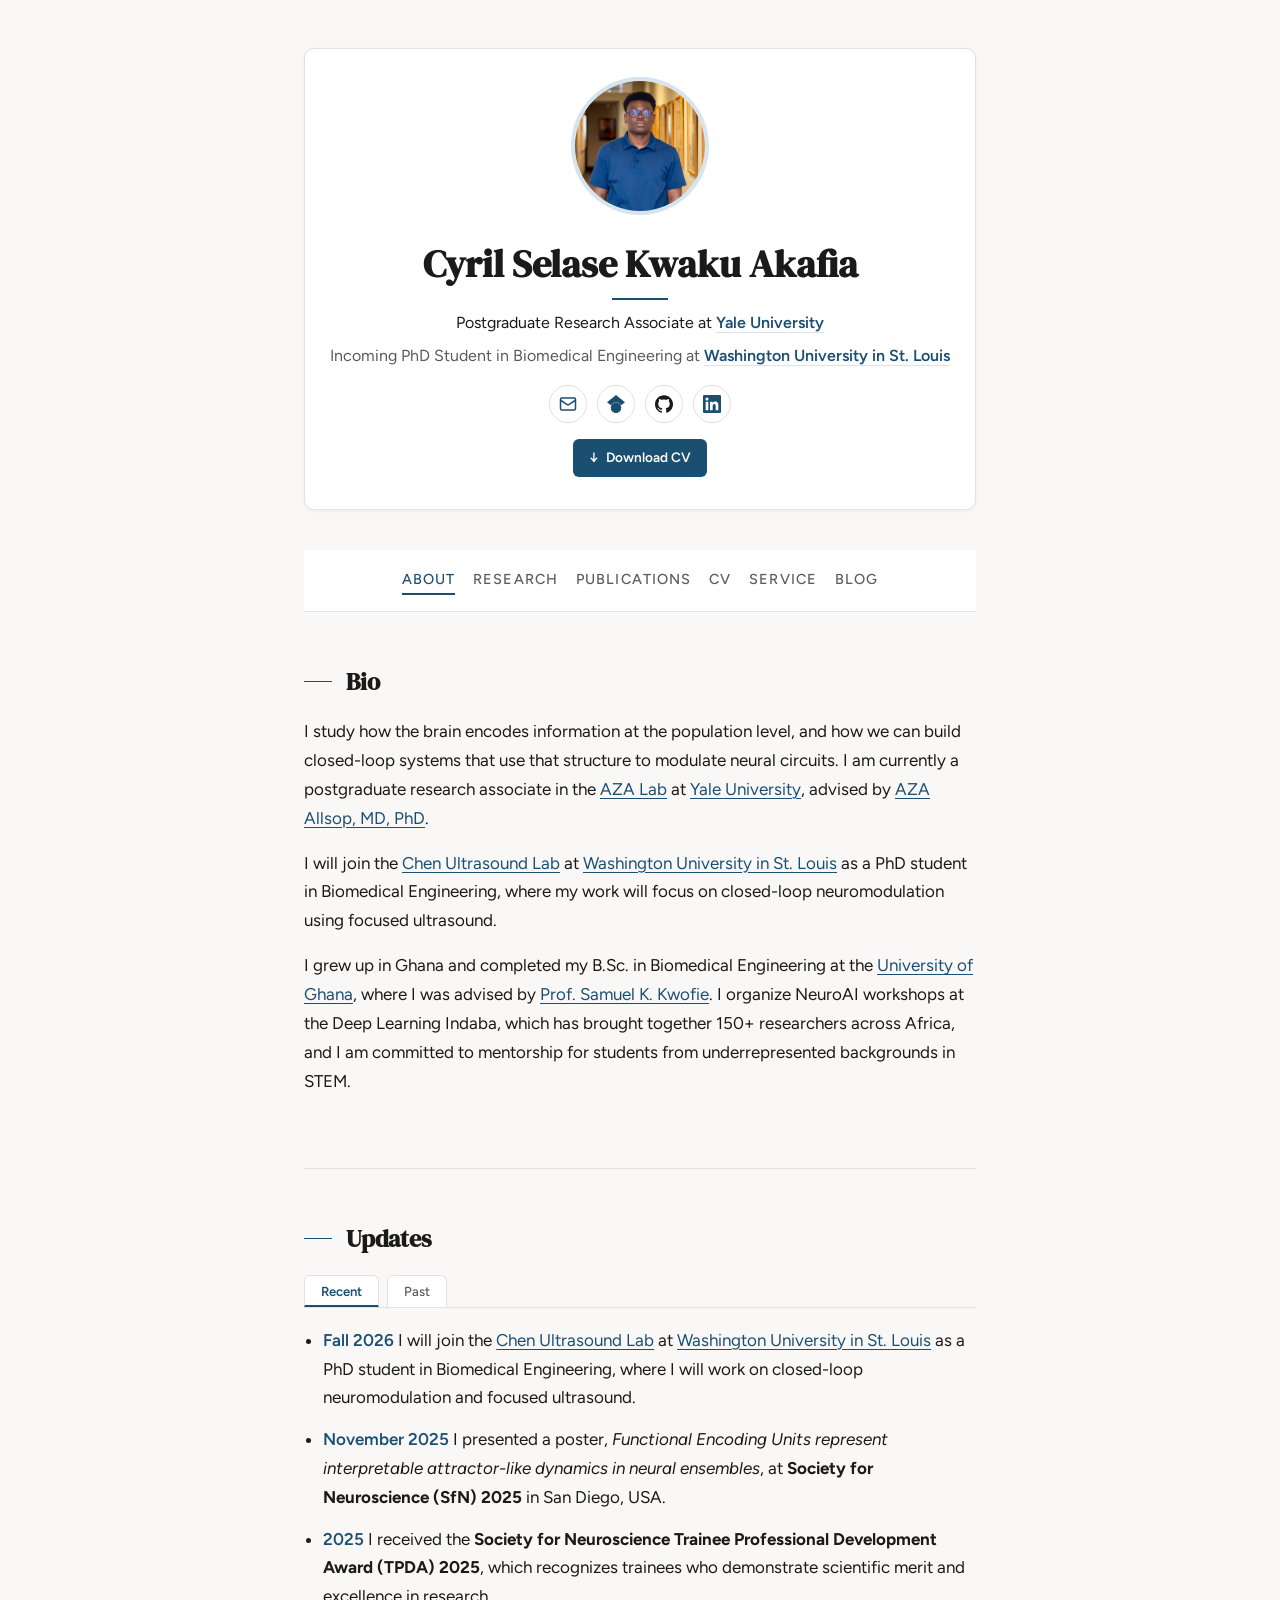
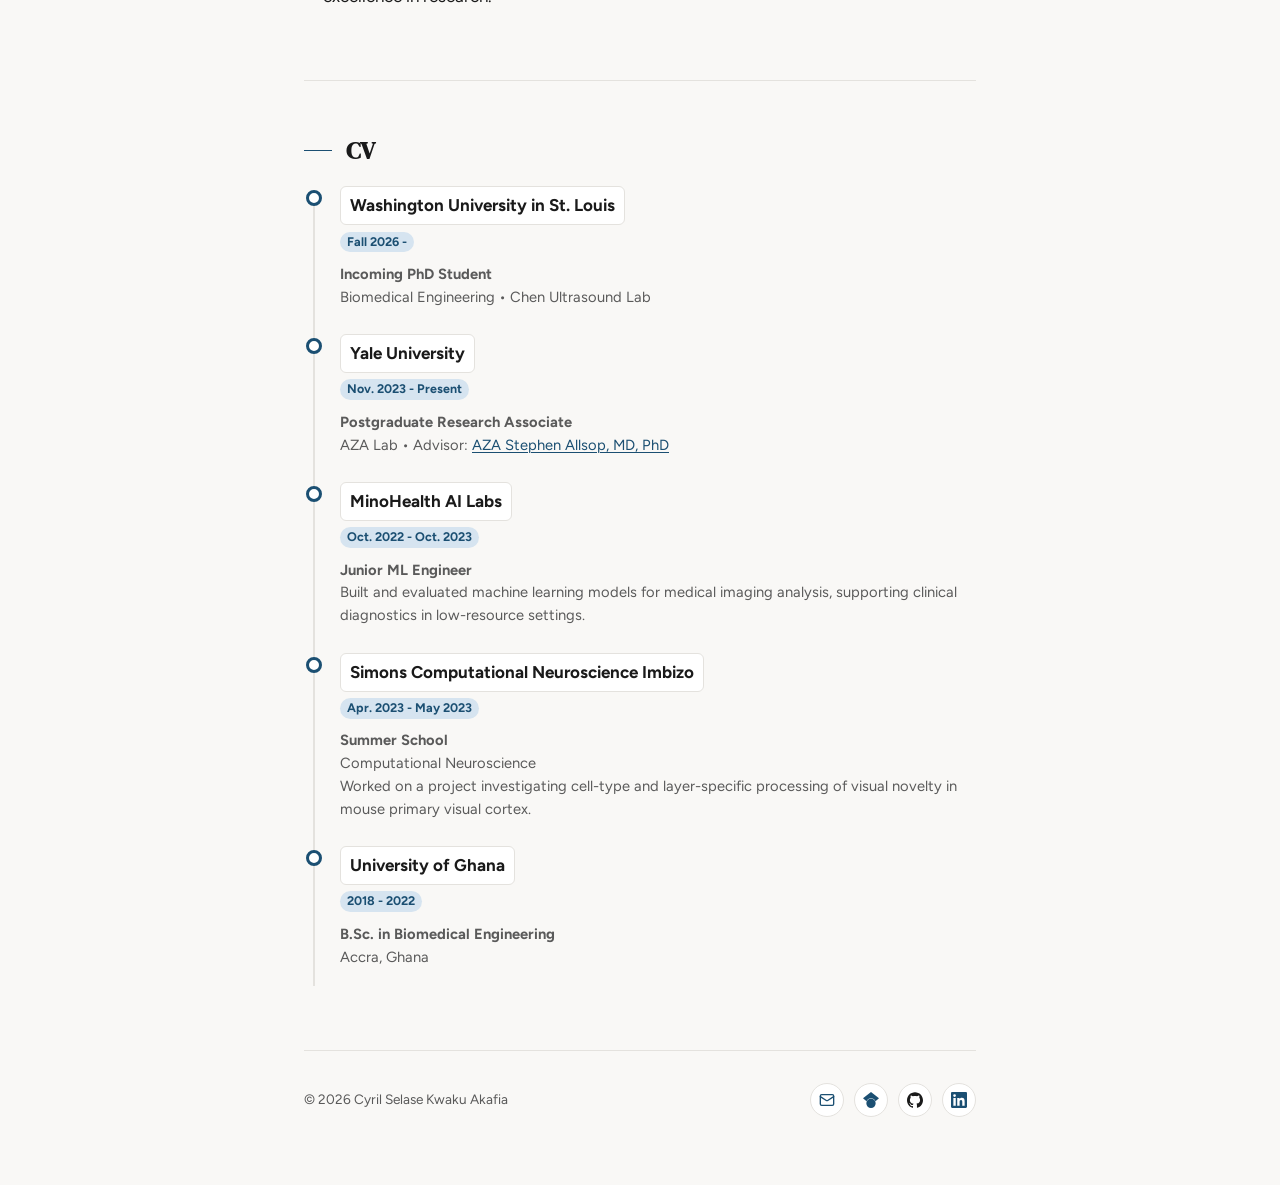
==== commit 988a189f: "Improve homepage content and static sections" ====
--- a/index.html
+++ b/index.html
@@ -4,14 +4,15 @@
   <meta charset="utf-8">
   <meta name="viewport" content="width=device-width, initial-scale=1">
   <title>Cyril Akafia</title>
-  <meta name="description" content="Cyril Akafia is a postgraduate research associate at Yale University working at the intersection of neuroengineering, computational neuroscience, closed-loop neuromodulation, and focused ultrasound.">
+  <meta name="description" content="Cyril Akafia is a postgraduate research associate at Yale University and incoming PhD student at Washington University in St. Louis, working in neuroengineering, computational neuroscience, and closed-loop neuromodulation.">
   <meta name="author" content="Cyril Selase Kwaku Akafia">
-  <meta name="theme-color" content="#ffffff">
+  <meta name="theme-color" content="#f9f8f6">
   <link rel="canonical" href="https://cyrilakafia.github.io/">
   <meta property="og:type" content="profile">
   <meta property="og:title" content="Cyril Akafia">
-  <meta property="og:description" content="Postgraduate research associate at Yale University working in neuroengineering, computational neuroscience, closed-loop neuromodulation, and focused ultrasound.">
+  <meta property="og:description" content="Postgraduate research associate at Yale University and incoming PhD student at Washington University in St. Louis, working in neuroengineering, computational neuroscience, and closed-loop neuromodulation.">
   <meta property="og:url" content="https://cyrilakafia.github.io/">
+  <!-- TODO: Regenerate og-image.png at 1200x630 with name, title, and accent color background -->
   <meta property="og:image" content="https://cyrilakafia.github.io/assets/og-image.png?v=20260429">
   <meta property="og:image:type" content="image/png">
   <meta property="og:image:width" content="1200">
@@ -21,7 +22,7 @@
   <meta property="profile:last_name" content="Akafia">
   <meta name="twitter:card" content="summary_large_image">
   <meta name="twitter:title" content="Cyril Akafia">
-  <meta name="twitter:description" content="Postgraduate research associate at Yale University working in neuroengineering, computational neuroscience, closed-loop neuromodulation, and focused ultrasound.">
+  <meta name="twitter:description" content="Postgraduate research associate at Yale University and incoming PhD student at Washington University in St. Louis, working in neuroengineering, computational neuroscience, and closed-loop neuromodulation.">
   <meta name="twitter:image" content="https://cyrilakafia.github.io/assets/og-image.png?v=20260429">
   <meta name="twitter:image:alt" content="Photo of Cyril Akafia">
   <script type="application/ld+json">
@@ -33,7 +34,7 @@
       "url": "https://cyrilakafia.github.io/",
       "image": "https://cyrilakafia.github.io/assets/profile.jpg?v=20260429",
       "jobTitle": "Postgraduate Research Associate",
-      "description": "Postgraduate research associate at Yale University working in neuroengineering, computational neuroscience, closed-loop neuromodulation, and focused ultrasound.",
+      "description": "Postgraduate research associate at Yale University and incoming PhD student at Washington University in St. Louis, working in neuroengineering, computational neuroscience, and closed-loop neuromodulation.",
       "affiliation": [
         {
           "@type": "CollegeOrUniversity",
@@ -65,42 +66,15 @@
       ]
     }
   </script>
-  <script>
-    (() => {
-      const resolveTheme = (choice, prefersDark) => {
-        if (choice === "light" || choice === "dark") {
-          return choice;
-        }
-
-        return prefersDark ? "dark" : "light";
-      };
-
-      try {
-        const storedTheme = localStorage.getItem("theme");
-        const prefersDark = window.matchMedia("(prefers-color-scheme: dark)").matches;
-        const themeChoice = ["light", "dark", "system"].includes(storedTheme) ? storedTheme : "system";
-        const theme = resolveTheme(themeChoice, prefersDark);
-        document.documentElement.dataset.themeChoice = themeChoice;
-        document.documentElement.dataset.theme = theme;
-        const themeMeta = document.querySelector('meta[name="theme-color"]');
-        if (themeMeta) {
-          themeMeta.setAttribute("content", theme === "dark" ? "#0f1419" : "#ffffff");
-        }
-      } catch (error) {
-        document.documentElement.dataset.themeChoice = "system";
-        document.documentElement.dataset.theme = "light";
-      }
-    })();
-  </script>
   <link rel="preconnect" href="https://fonts.googleapis.com">
   <link rel="preconnect" href="https://fonts.gstatic.com" crossorigin>
-  <link href="https://fonts.googleapis.com/css2?family=Raleway:wght@300;400;500;600;700&display=swap" rel="stylesheet">
-  <link rel="icon" type="image/png" sizes="256x256" href="assets/my-notion-face-transparent.png?v=20260429">
-  <link rel="shortcut icon" type="image/png" href="assets/my-notion-face-transparent.png?v=20260429">
+  <link href="https://fonts.googleapis.com/css2?family=DM+Serif+Display&amp;family=Figtree:wght@400;500;600;700&amp;display=swap" rel="stylesheet">
+  <link rel="icon" type="image/png" sizes="256x256" href="assets/favicon.png?v=20260429">
+  <link rel="shortcut icon" type="image/png" href="assets/favicon.png?v=20260429">
   <link rel="apple-touch-icon" sizes="180x180" href="apple-touch-icon.png?v=20260429">
   <link rel="apple-touch-icon" href="apple-touch-icon.png?v=20260429">
-  <link rel="stylesheet" href="styles.css?v=20260429-2">
-  <script src="script.js?v=20260429-2" defer></script>
+  <link rel="stylesheet" href="styles.css?v=20260510-full-pass">
+  <script src="script.js?v=20260510-full-pass" defer></script>
 </head>
 <body>
   <a class="skip-link" href="#main">Skip to content</a>
@@ -112,22 +86,27 @@
         </div>
         <div class="intro-column">
           <h1>Cyril Selase Kwaku Akafia</h1>
-          <p class="intro-role">Postgraduate Research Associate at <a class="affiliation affiliation--yale" href="https://www.yale.edu/" target="_blank" rel="noreferrer">Yale University</a></p>
-          <p class="intro-note">Incoming PhD Student in Biomedical Engineering at <a class="affiliation affiliation--washu" href="https://www.washu.edu/" target="_blank" rel="noreferrer">Washington University in St. Louis</a></p>
+          <p class="intro-role">Postgraduate Research Associate at <a class="affiliation affiliation--yale" href="https://www.yale.edu/" target="_blank" rel="noopener noreferrer">Yale University</a></p>
+          <p class="intro-note">Incoming PhD Student in Biomedical Engineering at <a class="affiliation affiliation--washu" href="https://www.washu.edu/" target="_blank" rel="noopener noreferrer">Washington University in St. Louis</a></p>
           <div class="social-links" aria-label="Contact and external profiles">
             <a class="social-icon social-icon--email" href="mailto:cyril.akafia@yale.edu" aria-label="Email Cyril">
               <svg viewBox="0 0 24 24" aria-hidden="true" fill="none" stroke="currentColor" stroke-width="2" stroke-linecap="round" stroke-linejoin="round"><rect width="20" height="16" x="2" y="4" rx="2"/><path d="m22 7-8.97 5.7a1.94 1.94 0 0 1-2.06 0L2 7"/></svg>
             </a>
-            <a class="social-icon social-icon--scholar" href="https://scholar.google.com/citations?user=WeTH5w0AAAAJ&hl=en" target="_blank" rel="noreferrer" aria-label="Google Scholar">
+            <a class="social-icon social-icon--scholar" href="https://scholar.google.com/citations?user=WeTH5w0AAAAJ&hl=en" target="_blank" rel="noopener noreferrer" aria-label="Google Scholar">
               <svg viewBox="0 0 24 24" aria-hidden="true" fill="currentColor"><path d="M5.242 13.769L0 9.5 12 0l12 9.5-5.242 4.269C17.548 11.249 14.978 9.5 12 9.5c-2.977 0-5.548 1.749-6.758 4.269zM12 10a7 7 0 1 0 0 14 7 7 0 0 0 0-14z"/></svg>
             </a>
-            <a class="social-icon social-icon--github" href="https://github.com/cyrilakafia" target="_blank" rel="noreferrer" aria-label="GitHub">
+            <a class="social-icon social-icon--github" href="https://github.com/cyrilakafia" target="_blank" rel="noopener noreferrer" aria-label="GitHub">
               <svg viewBox="0 0 24 24" aria-hidden="true" fill="currentColor"><path d="M12 .297c-6.63 0-12 5.373-12 12 0 5.303 3.438 9.8 8.205 11.385.6.113.82-.258.82-.577 0-.285-.01-1.04-.015-2.04-3.338.724-4.042-1.61-4.042-1.61C4.422 18.07 3.633 17.7 3.633 17.7c-1.087-.744.084-.729.084-.729 1.205.084 1.838 1.236 1.838 1.236 1.07 1.835 2.809 1.305 3.495.998.108-.776.417-1.305.76-1.605-2.665-.3-5.466-1.332-5.466-5.93 0-1.31.465-2.38 1.235-3.22-.135-.303-.54-1.523.105-3.176 0 0 1.005-.322 3.3 1.23.96-.267 1.98-.399 3-.405 1.02.006 2.04.138 3 .405 2.28-1.552 3.285-1.23 3.285-1.23.645 1.653.24 2.873.12 3.176.765.84 1.23 1.91 1.23 3.22 0 4.61-2.805 5.625-5.475 5.92.42.36.81 1.096.81 2.22 0 1.606-.015 2.896-.015 3.286 0 .315.21.69.825.57C20.565 22.092 24 17.592 24 12.297c0-6.627-5.373-12-12-12"/></svg>
             </a>
-            <a class="social-icon social-icon--linkedin" href="https://www.linkedin.com/in/akafia/" target="_blank" rel="noreferrer" aria-label="LinkedIn">
+            <a class="social-icon social-icon--linkedin" href="https://www.linkedin.com/in/akafia/" target="_blank" rel="noopener noreferrer" aria-label="LinkedIn">
               <svg viewBox="0 0 24 24" aria-hidden="true" fill="currentColor"><path d="M20.447 20.452h-3.554v-5.569c0-1.328-.027-3.037-1.852-3.037-1.853 0-2.136 1.445-2.136 2.939v5.667H9.351V9h3.414v1.561h.046c.477-.9 1.637-1.85 3.37-1.85 3.601 0 4.267 2.37 4.267 5.455v6.286zM5.337 7.433a2.062 2.062 0 01-2.063-2.065 2.063 2.063 0 112.063 2.065zm1.782 13.019H3.555V9h3.564v11.452zM22.225 0H1.771C.792 0 0 .774 0 1.729v20.542C0 23.227.792 24 1.771 24h20.451C23.2 24 24 23.227 24 22.271V1.729C24 .774 23.2 0 22.222 0h.003z"/></svg>
             </a>
           </div>
+          <!-- TODO: Add cv.pdf to /assets/ -->
+          <a class="cv-button" href="/assets/cv.pdf">
+            <span aria-hidden="true">↓</span>
+            <span>Download CV</span>
+          </a>
         </div>
       </div>
     </header>
@@ -135,43 +114,30 @@
     <nav class="site-nav" aria-label="Primary">
       <a class="page-link active" href="#bio" data-page="bio" aria-current="page">About</a>
       <a class="page-link" href="#research" data-page="research">Research</a>
+      <a class="page-link" href="#publications" data-page="research">Publications</a>
+      <a class="page-link" href="#cv" data-page="bio">CV</a>
       <a class="page-link" href="#service" data-page="service">Service</a>
       <a class="page-link" href="#blog" data-page="blog">Blog</a>
-      <div class="theme-switcher" role="group" aria-label="Color theme">
-        <button class="theme-option" data-theme-choice="light" type="button" aria-pressed="false" aria-label="Light theme" title="Light">
-          <svg viewBox="0 0 24 24" aria-hidden="true" fill="none" stroke="currentColor" stroke-width="2" stroke-linecap="round" stroke-linejoin="round"><circle cx="12" cy="12" r="4"/><path d="M12 2v2"/><path d="M12 20v2"/><path d="m4.93 4.93 1.41 1.41"/><path d="m17.66 17.66 1.41 1.41"/><path d="M2 12h2"/><path d="M20 12h2"/><path d="m6.34 17.66-1.41 1.41"/><path d="m19.07 4.93-1.41 1.41"/></svg>
-        </button>
-        <button class="theme-option" data-theme-choice="dark" type="button" aria-pressed="false" aria-label="Dark theme" title="Dark">
-          <svg viewBox="0 0 24 24" aria-hidden="true" fill="none" stroke="currentColor" stroke-width="2" stroke-linecap="round" stroke-linejoin="round"><path d="M12 3a6 6 0 0 0 9 9 9 9 0 1 1-9-9Z"/></svg>
-        </button>
-        <button class="theme-option" data-theme-choice="system" type="button" aria-pressed="false" aria-label="System theme" title="System">
-          <svg viewBox="0 0 24 24" aria-hidden="true" fill="none" stroke="currentColor" stroke-width="2" stroke-linecap="round" stroke-linejoin="round"><rect width="20" height="14" x="2" y="3" rx="2"/><line x1="8" x2="16" y1="21" y2="21"/><line x1="12" x2="12" y1="17" y2="21"/></svg>
-        </button>
-      </div>
     </nav>
 
     <main id="main">
       <div class="page active" id="page-bio" data-page="bio">
-      <section class="section">
+      <section class="section" id="bio">
         <h2>Bio</h2>
         <p>
-          I am a postgraduate research associate working in the <a href="https://www.azalab.org/" target="_blank" rel="noreferrer">AZA Lab</a> at
-          <a href="https://www.yale.edu/" target="_blank" rel="noreferrer">Yale University</a>, advised by
-          <a href="https://www.azalab.org/people/aza-allsop" target="_blank" rel="noreferrer">AZA Allsop, MD, PhD</a>. My research interests are in
-          neuroengineering and computational neuroscience.
+          I study how the brain encodes information at the population level, and how we can build closed-loop systems that use that structure to modulate neural circuits. I am currently a postgraduate research associate in the <a href="https://www.azalab.org/" target="_blank" rel="noopener noreferrer">AZA Lab</a> at
+          <a href="https://www.yale.edu/" target="_blank" rel="noopener noreferrer">Yale University</a>, advised by
+          <a href="https://www.azalab.org/people/aza-allsop" target="_blank" rel="noopener noreferrer">AZA Allsop, MD, PhD</a>.
         </p>
         <p>
-          Prior to my current research position, I obtained a B.Sc in Biomedical Engineering at the
-          <a href="https://www.ug.edu.gh/" target="_blank" rel="noreferrer">University of Ghana</a>, where I was fortunate to be advised by
-          <a href="https://www.ug.edu.gh/biomed-eng/staff/samuel-kojo-kwofie-bsc-kumasi-msc-uct-phd-uwc" target="_blank" rel="noreferrer">Prof. Samuel K Kwofie</a>.
+          I will join the
+          <a href="https://engineering.washu.edu/faculty/Hong-Chen.html" target="_blank" rel="noopener noreferrer">Chen Ultrasound Lab</a> at
+          <a href="https://www.washu.edu/" target="_blank" rel="noopener noreferrer">Washington University in St. Louis</a> as a PhD student in Biomedical Engineering, where my work will focus on closed-loop neuromodulation using focused ultrasound.
         </p>
         <p>
-          I will be joining the
-          <a href="https://engineering.washu.edu/faculty/Hong-Chen.html" target="_blank" rel="noreferrer">Chen Ultrasound Lab</a> at
-          <a href="https://www.washu.edu/" target="_blank" rel="noreferrer">Washington University in St. Louis</a> as a PhD student in Biomedical
-          Engineering, where I will work on closed-loop neuromodulation and focused ultrasound. I am committed to mentorship,
-          particularly for students from underrepresented backgrounds in STEM, and am an organizer of the NeuroAI workshops at the
-          Deep Learning Indaba.
+          I grew up in Ghana and completed my B.Sc. in Biomedical Engineering at the
+          <a href="https://www.ug.edu.gh/" target="_blank" rel="noopener noreferrer">University of Ghana</a>, where I was advised by
+          <a href="https://www.ug.edu.gh/biomed-eng/staff/samuel-kojo-kwofie-bsc-kumasi-msc-uct-phd-uwc" target="_blank" rel="noopener noreferrer">Prof. Samuel K. Kwofie</a>. I organize NeuroAI workshops at the Deep Learning Indaba, which has brought together 150+ researchers across Africa, and I am committed to mentorship for students from underrepresented backgrounds in STEM.
         </p>
       </section>
 
@@ -185,7 +151,7 @@
           <div class="tab-content">
             <div class="tab-pane active" id="news-recent" role="tabpanel" aria-labelledby="tab-news-recent" tabindex="0">
               <ul class="compact-list">
-                <li><b>Fall 2026</b> I will join the <a href="https://engineering.washu.edu/faculty/Hong-Chen.html" target="_blank" rel="noreferrer">Chen Ultrasound Lab</a> at <a href="https://www.washu.edu/" target="_blank" rel="noreferrer">Washington University in St. Louis</a> as a PhD student in Biomedical Engineering, where I will work on closed-loop neuromodulation and focused ultrasound.</li>
+                <li><b>Fall 2026</b> I will join the <a href="https://engineering.washu.edu/faculty/Hong-Chen.html" target="_blank" rel="noopener noreferrer">Chen Ultrasound Lab</a> at <a href="https://www.washu.edu/" target="_blank" rel="noopener noreferrer">Washington University in St. Louis</a> as a PhD student in Biomedical Engineering, where I will work on closed-loop neuromodulation and focused ultrasound.</li>
                 <li><b>November 2025</b> I presented a poster, <i>Functional Encoding Units represent interpretable attractor-like dynamics in neural ensembles</i>, at <b>Society for Neuroscience (SfN) 2025</b> in San Diego, USA.</li>
                 <li><b>2025</b> I received the <b>Society for Neuroscience Trainee Professional Development Award (TPDA) 2025</b>, which recognizes trainees who demonstrate scientific merit and excellence in research.</li>
               </ul>
@@ -194,7 +160,6 @@
               <ul class="compact-list">
                 <li><b>July 2024</b> I completed the <b>Neuromatch Academy Computational Neuroscience</b> course and worked on a project investigating cell type and layer-specific processing of novelty in mouse primary visual cortex.</li>
                 <li><b>June 2024</b> I presented a poster, <i>An unbiased method to partition diverse neuronal responses into functional ensembles reveals interpretable population dynamics during innate social behavior</i>, at the <b>10th Annual BRAIN Initiative Conference</b> in Rockville, Maryland.</li>
-                <li><b>November 2023</b> I joined the <b>AZA Lab at Yale University</b> as a postgraduate research associate.</li>
                 <li><b>July 2023</b> I gave a talk on <i>Machine Learning Models Predict Small Molecules as Potential Biotherapeutics for COVID-19-induced Cytokine Storm</i> at the <b>WACCBIP Research Conference 2023</b> in Accra, Ghana.</li>
                 <li><b>April-May 2023</b> I completed the <b>Simons Computational Neuroscience Imbizo</b> in Cape Town, South Africa.</li>
                 <li><b>January 2023</b> I presented <i>Machine Learning Models Predict Small Molecules as Potential Biotherapeutics for COVID-19-induced Cytokine Storm</i> at the <b>International Student Conference on Advanced Science and Technology (iCAST)</b>, Japan, online.</li>
@@ -204,8 +169,10 @@
         </div>
       </section>
 
-      <section class="section" id="resume">
-        <h2>Vitae</h2>
+      <section class="section" id="cv">
+        <span class="anchor-alias" id="resume"></span>
+        <span class="anchor-alias" id="vitae"></span>
+        <h2>CV</h2>
         <ul class="timeline">
           <li class="timeline-item--washu">
             <div class="direction-r">
@@ -222,7 +189,7 @@
                 <span class="flag">Yale University</span>
                 <span class="time-wrapper"><span class="time">Nov. 2023 - Present</span></span>
               </div>
-              <div class="desc"><b>Postgraduate Research Associate</b><br>AZA Lab • Advisor: <a href="https://www.azalab.org/people/aza-allsop" target="_blank" rel="noreferrer">AZA Stephen Allsop, MD, PhD</a></div>
+              <div class="desc"><b>Postgraduate Research Associate</b><br>AZA Lab • Advisor: <a href="https://www.azalab.org/people/aza-allsop" target="_blank" rel="noopener noreferrer">AZA Stephen Allsop, MD, PhD</a></div>
             </div>
           </li>
           <li>
@@ -231,7 +198,7 @@
                 <span class="flag">MinoHealth AI Labs</span>
                 <span class="time-wrapper"><span class="time">Oct. 2022 - Oct. 2023</span></span>
               </div>
-              <div class="desc"><b>Junior ML Engineer</b></div>
+              <div class="desc"><b>Junior ML Engineer</b><br>Built and evaluated machine learning models for medical imaging analysis, supporting clinical diagnostics in low-resource settings.</div>
             </div>
           </li>
           <li>
@@ -240,7 +207,7 @@
                 <span class="flag">Simons Computational Neuroscience Imbizo</span>
                 <span class="time-wrapper"><span class="time">Apr. 2023 - May 2023</span></span>
               </div>
-              <div class="desc"><b>Summer School</b><br>Computational Neuroscience</div>
+              <div class="desc"><b>Summer School</b><br>Computational Neuroscience<br>Worked on a project investigating cell-type and layer-specific processing of visual novelty in mouse primary visual cortex.</div>
             </div>
           </li>
           <li>
@@ -257,47 +224,48 @@
       </div>
 
       <div class="page" id="page-research" data-page="research">
-      <section class="section" id="research-projects">
+      <section class="section" id="research">
+        <span class="anchor-alias" id="research-projects"></span>
         <h2>Research</h2>
         <p>Selected projects spanning neural ensemble decoding, mental health, and translational neuromodulation.</p>
         <div class="research-grid">
           <article class="research-card">
-            <a class="research-link" href="https://engineering.washu.edu/faculty/Hong-Chen.html" target="_blank" rel="noreferrer">
+            <a class="research-link" href="https://engineering.washu.edu/faculty/Hong-Chen.html" target="_blank" rel="noopener noreferrer">
               <img class="research-image" src="assets/research/ultrasound.svg" alt="Focused ultrasound illustration">
               <div class="research-body">
                 <span class="research-tag">Upcoming</span>
                 <h3 class="research-title">Closed-Loop Focused Ultrasound</h3>
-                <p class="research-description">Upcoming PhD work in the Chen Ultrasound Lab on closed-loop neuromodulation using focused ultrasound to non-invasively shape neural circuits.</p>
+                <p class="research-description">Can we use the brain's own activity to guide when and where to stimulate? My upcoming PhD work in the Chen Ultrasound Lab will develop closed-loop systems that use real-time neural recordings to drive focused ultrasound stimulation, enabling non-invasive, circuit-specific neuromodulation without surgery.</p>
                 <span class="research-cta">Visit lab <span aria-hidden="true">→</span></span>
               </div>
             </a>
           </article>
           <article class="research-card">
-            <a class="research-link" href="https://doi.org/10.1101/2024.05.08.593229" target="_blank" rel="noreferrer">
+            <a class="research-link" href="https://doi.org/10.1101/2024.05.08.593229" target="_blank" rel="noopener noreferrer">
               <img class="research-image" src="assets/research/feu.svg" alt="Functional Encoding Units illustration">
               <div class="research-body">
                 <h3 class="research-title">Functional Encoding Units in Neural Ensembles</h3>
-                <p class="research-description">An unbiased method to partition diverse neuronal responses into functional ensembles, revealing interpretable population dynamics during innate social behavior.</p>
+                <p class="research-description">Large-scale neural recordings contain rich population-level structure that single-neuron analyses miss. We developed FEU, an unsupervised method to partition neuronal responses into functional ensembles based on shared activity patterns. Applied to social behavior data, FEU reveals interpretable attractor-like dynamics that track behavioral state.</p>
                 <span class="research-cta">Read preprint <span aria-hidden="true">→</span></span>
               </div>
             </a>
           </article>
           <article class="research-card">
-            <a class="research-link" href="https://www.frontiersin.org/journals/neuroscience/articles/10.3389/fnins.2025.1554156/full" target="_blank" rel="noreferrer">
+            <a class="research-link" href="https://www.frontiersin.org/journals/neuroscience/articles/10.3389/fnins.2025.1554156/full" target="_blank" rel="noopener noreferrer">
               <img class="research-image" src="assets/research/music.svg" alt="Music mindfulness illustration">
               <div class="research-body">
                 <h3 class="research-title">Music Mindfulness for Mental Health</h3>
-                <p class="research-description">How music mindfulness acutely enhances autonomic activity and psychological state in adults experiencing anxiety and depression.</p>
+                <p class="research-description">We examined whether a brief structured music mindfulness session could produce measurable physiological and psychological changes in adults with anxiety and depression. Using HRV and self-report measures, we found acute improvements in autonomic tone and mood, supporting music as a low-barrier adjunct mental health intervention.</p>
                 <span class="research-cta">Read paper <span aria-hidden="true">→</span></span>
               </div>
             </a>
           </article>
           <article class="research-card">
-            <a class="research-link" href="https://www.mdpi.com/2078-2489/16/1/34" target="_blank" rel="noreferrer">
+            <a class="research-link" href="https://www.mdpi.com/2078-2489/16/1/34" target="_blank" rel="noopener noreferrer">
               <img class="research-image" src="assets/research/biomedical-ai.svg" alt="Biomedical AI illustration">
               <div class="research-body">
                 <h3 class="research-title">Biomedical AI for Discovery and Diagnosis</h3>
-                <p class="research-description">Machine learning for biomedical problems, including anti-inflammatory compound screening with AICpred and clinical imaging models for radiology support.</p>
+                <p class="research-description">Early work applying machine learning to biomedical discovery problems, including AICpred, a model that screens small molecules for anti-inflammatory activity by predicting TLR4-MyD88 binding disruption, and clinical imaging models to support radiology workflows in low-resource settings.</p>
                 <span class="research-cta">Read paper <span aria-hidden="true">→</span></span>
               </div>
             </a>
@@ -307,23 +275,23 @@
 
       <section class="section" id="publications">
         <h2>Publications</h2>
-        <p>Most recent publications on <a href="https://scholar.google.com/citations?user=WeTH5w0AAAAJ&hl=en" target="_blank" rel="noreferrer">Google Scholar</a>.</p>
+        <p>Most recent publications on <a href="https://scholar.google.com/citations?user=WeTH5w0AAAAJ&hl=en" target="_blank" rel="noopener noreferrer">Google Scholar</a>.</p>
         <div class="papers-grid active">
           <article class="paper">
-            <p class="title"><a href="https://www.frontiersin.org/journals/neuroscience/articles/10.3389/fnins.2025.1554156/full" target="_blank" rel="noreferrer">Music Mindfulness Acutely Enhances Autonomic Activity and Psychological State in Anxiety and Depression</a></p>
-            <p class="paper-meta">C. Ramirez, G. A. Alayine, <b>C. S. K. Akafia</b>, … A. S. Allsop · <i>Frontiers in Neuroscience</i> · 2025; 19</p>
-          </article>
-          <article class="paper">
-            <p class="title"><a href="https://www.mdpi.com/2078-2489/16/1/34" target="_blank" rel="noreferrer">AICpred: Machine Learning-Based Prediction of Potential Anti-Inflammatory Compounds Targeting TLR4-MyD88 Binding Mechanism</a></p>
-            <p class="paper-meta">L. Fry-Nartey, <b>C. S. K. Akafia</b>, … S. K. Kwofie · <i>Information</i> · 2025; 16:34</p>
-          </article>
-          <article class="paper">
-            <p class="title"><a href="https://doi.org/10.3390/organoids3020007" target="_blank" rel="noreferrer">Organoids, Biocybersecurity, and Cyberbiosecurity: A Light Exploration</a></p>
-            <p class="paper-meta">Xavier Palmer, <b>Cyril Selase Kwaku Akafia</b>, Eleasa Woodson, Amanda Woodson, Lucas Potter · <i>Organoids</i> · 2024; 3, 83–112</p>
-          </article>
-          <article class="paper">
-            <p class="title"><a href="https://doi.org/10.1101/2024.05.08.593229" target="_blank" rel="noreferrer">An unbiased method to partition diverse neuronal responses into functional ensembles reveals interpretable population dynamics during innate social behavior</a></p>
-            <p class="paper-meta">Alexander Lin, <b>Cyril Selase Kwaku Akafia</b>, Olga Dal Monte, Siqi Fan, Nicholas Fagan, Philip Putnam, Kay M. Tye, Steve Chang, Demba Ba, AZA Stephen Allsop · <i>Preprint</i> · 2024</p>
+            <p class="title"><a href="https://www.frontiersin.org/journals/neuroscience/articles/10.3389/fnins.2025.1554156/full" target="_blank" rel="noopener noreferrer">Music Mindfulness Acutely Enhances Autonomic Activity and Psychological State in Anxiety and Depression</a><a class="pub-badge" href="https://www.frontiersin.org/journals/neuroscience/articles/10.3389/fnins.2025.1554156/full" target="_blank" rel="noopener noreferrer">Paper</a></p>
+            <p class="paper-meta">Ramirez, C., Alayine, G. A., <b>Akafia, C. S. K.</b>, … Allsop, A. S. · <i>Frontiers in Neuroscience</i> · 2025; 19</p>
+          </article>
+          <article class="paper">
+            <p class="title"><a href="https://www.mdpi.com/2078-2489/16/1/34" target="_blank" rel="noopener noreferrer">AICpred: Machine Learning-Based Prediction of Potential Anti-Inflammatory Compounds Targeting TLR4-MyD88 Binding Mechanism</a><a class="pub-badge" href="https://www.mdpi.com/2078-2489/16/1/34" target="_blank" rel="noopener noreferrer">Paper</a></p>
+            <p class="paper-meta">Fry-Nartey, L., <b>Akafia, C. S. K.</b>, … Kwofie, S. K. · <i>Information</i> · 2025; 16:34</p>
+          </article>
+          <article class="paper">
+            <p class="title"><a href="https://doi.org/10.3390/organoids3020007" target="_blank" rel="noopener noreferrer">Organoids, Biocybersecurity, and Cyberbiosecurity: A Light Exploration</a><a class="pub-badge" href="https://doi.org/10.3390/organoids3020007" target="_blank" rel="noopener noreferrer">Paper</a></p>
+            <p class="paper-meta">Palmer, X., <b>Akafia, C. S. K.</b>, Woodson, E., Woodson, A., Potter, L. · <i>Organoids</i> · 2024; 3, 83–112</p>
+          </article>
+          <article class="paper">
+            <p class="title"><a href="https://doi.org/10.1101/2024.05.08.593229" target="_blank" rel="noopener noreferrer">An unbiased method to partition diverse neuronal responses into functional ensembles reveals interpretable population dynamics during innate social behavior</a><a class="pub-badge pub-badge--preprint" href="https://doi.org/10.1101/2024.05.08.593229" target="_blank" rel="noopener noreferrer">Preprint</a></p>
+            <p class="paper-meta">Lin, A., <b>Akafia, C. S. K.</b>, Dal Monte, O., Fan, S., Fagan, N., Putnam, P., Tye, K. M., Chang, S., Ba, D., Allsop, A. S. · <i>Preprint</i> · 2024</p>
           </article>
         </div>
       </section>
@@ -334,33 +302,62 @@
           <article class="paper">
             <p class="title">Functional Encoding Units represent interpretable attractor-like dynamics in neural ensembles</p>
             <p class="paper-meta"><b>Poster</b> · Society for Neuroscience (SfN) 2025 · San Diego, USA · November 2025</p>
+            <p class="paper-meta">Demonstrated that FEU-identified ensembles exhibit attractor-like dynamics that track behavioral state during innate social behavior in mice.</p>
           </article>
           <article class="paper">
             <p class="title">NeuroAI practical tutorial</p>
             <p class="paper-meta"><b>Tutorial</b> · NeuroAI Workshop at Deep Learning Indaba 2024 · September 2024</p>
+            <p class="paper-meta">Hands-on tutorial on dimensionality reduction methods — PCA, UMAP, and manifold-based approaches — applied to large-scale neural recordings, delivered to 80+ attendees.</p>
           </article>
           <article class="paper">
             <p class="title">An unbiased method to partition diverse neuronal responses into functional ensembles reveals interpretable population dynamics during innate social behavior</p>
             <p class="paper-meta"><b>Poster</b> · 10th Annual BRAIN Initiative Conference · Rockville, Maryland · June 2024</p>
+            <p class="paper-meta">Presented the FEU framework and its application to social behavior neural data, demonstrating interpretable population-level dynamics.</p>
           </article>
           <article class="paper">
             <p class="title">Machine Learning Models Predict Small Molecules as Potential Biotherapeutics for COVID-19-induced Cytokine Storm</p>
             <p class="paper-meta"><b>Talk</b> · WACCBIP Research Conference 2023 · Accra, Ghana · July 2023</p>
+            <p class="paper-meta">Presented ML-based virtual screening results identifying candidate anti-inflammatory compounds for COVID-19-induced cytokine storm.</p>
           </article>
           <article class="paper">
             <p class="title">Machine Learning Models Predict Small Molecules as Potential Biotherapeutics for COVID-19-induced Cytokine Storm</p>
             <p class="paper-meta"><b>Presentation</b> · International Student Conference on Advanced Science and Technology (iCAST) · Japan, online · January 2023</p>
-          </article>
-        </div>
-      </section>
-      </div>
-
-      <div class="page" id="page-service" data-page="service">
+            <p class="paper-meta">Online presentation of ML screening pipeline for COVID-19 cytokine storm to an international audience.</p>
+          </article>
+        </div>
+      </section>
+
+      <section class="section" id="projects">
+        <h2>Projects</h2>
+        <div class="project-grid">
+          <article class="project-card">
+            <h3>Functional Encoding Units (FEU)</h3>
+            <p>Unsupervised pipeline for identifying functional neuronal ensembles from large-scale calcium imaging data. Implements clustering, ensemble validation, and attractor dynamics analysis.</p>
+            <a href="https://github.com/cyrilakafia" target="_blank" rel="noopener noreferrer">View project <span aria-hidden="true">→</span></a>
+            <span class="project-tag">Python · Neuroscience</span>
+          </article>
+          <article class="project-card">
+            <h3>EEG Analysis Pipeline</h3>
+            <p>MNE-based preprocessing and analysis pipeline for EEG data, including PAC (phase-amplitude coupling), HRV analysis, and sleep staging with YASA. Used across multiple Yale lab projects.</p>
+            <a href="https://github.com/cyrilakafia" target="_blank" rel="noopener noreferrer">View project <span aria-hidden="true">→</span></a>
+            <span class="project-tag">Python · EEG · Signal Processing</span>
+          </article>
+          <article class="project-card">
+            <h3>AICpred</h3>
+            <p>Machine learning model for predicting anti-inflammatory compound activity via TLR4-MyD88 binding disruption. Built during undergraduate research.</p>
+            <a href="https://www.mdpi.com/2078-2489/16/1/34" target="_blank" rel="noopener noreferrer">View paper <span aria-hidden="true">→</span></a>
+            <span class="project-tag">Python · Biomedical AI</span>
+          </article>
+        </div>
+      </section>
+      </div>
+
+      <div class="page" id="service" data-page="service">
       <section class="section" id="teaching">
         <h2>Teaching</h2>
         <div class="papers-grid active">
           <article class="paper">
-            <p class="title"><a href="https://codeinplace.stanford.edu/" target="_blank" rel="noreferrer">Section Leader · Stanford Code in Place</a></p>
+            <p class="title"><a href="https://codeinplace.stanford.edu/" target="_blank" rel="noopener noreferrer">Section Leader · Stanford Code in Place</a></p>
             <p class="paper-meta">May 2024 – June 2024</p>
             <p class="paper-meta">Tutored 20 students in Python programming concepts and supported them through final projects, leading to a 100% pass rate in my section.</p>
           </article>
@@ -371,7 +368,7 @@
         <h2>Mentorship & Outreach</h2>
         <div class="papers-grid active">
           <article class="paper">
-            <p class="title"><a href="https://deeplearningindaba.com/mentorship/" target="_blank" rel="noreferrer">Organizer · Deep Learning Indaba Mentorship Programme</a></p>
+            <p class="title"><a href="https://deeplearningindaba.com/mentorship/" target="_blank" rel="noopener noreferrer">Organizer · Deep Learning Indaba Mentorship Programme</a></p>
             <p class="paper-meta">December 2023 – November 2025</p>
             <p class="paper-meta">A continent-wide programme that pairs young African researchers and students with experienced mentors. I matched 50+ mentees with mentors for research and career advice, contributing to publications, presentations, admissions, and job offers.</p>
           </article>
@@ -393,11 +390,11 @@
         <div class="papers-grid active">
           <article class="paper">
             <p class="title">Co-organizer · NeuroAI Workshops at Deep Learning Indaba</p>
-            <p class="paper-meta">September 2024 – Present · <a href="https://dlineuroai-workshop.github.io/neuroai-2024/" target="_blank" rel="noreferrer">2024 Workshop</a> · <a href="https://dlineuroai-workshop.github.io/neuroai-2025/" target="_blank" rel="noreferrer">2025 Workshop</a></p>
+            <p class="paper-meta">September 2024 – Present · <a href="https://dlineuroai-workshop.github.io/neuroai-2024/" target="_blank" rel="noopener noreferrer">2024 Workshop</a> · <a href="https://dlineuroai-workshop.github.io/neuroai-2025/" target="_blank" rel="noopener noreferrer">2025 Workshop</a></p>
             <p class="paper-meta">Organized NeuroAI workshops in Rwanda and Senegal, attracting 150+ attendees. Delivered a practical tutorial on dimensionality reduction for understanding patterns of neural activity, and coordinated talks and panel discussions from 7 international speakers.</p>
           </article>
           <article class="paper">
-            <p class="title"><a href="https://www.linkedin.com/company/world-movers-team/posts/?feedView=all" target="_blank" rel="noreferrer">Active Member · World Movers Team</a></p>
+            <p class="title"><a href="https://www.linkedin.com/company/world-movers-team/posts/?feedView=all" target="_blank" rel="noopener noreferrer">Active Member · World Movers Team</a></p>
             <p class="paper-meta">August 2023 – Present</p>
             <p class="paper-meta">A youth-led nonprofit championing health equity and community development across Ghana through healthcare access initiatives, community projects, and volunteer leadership training.</p>
           </article>
@@ -410,10 +407,10 @@
       </div>
 
       <div class="page" id="page-blog" data-page="blog">
-      <section class="section">
+      <section class="section" id="blog">
         <h2>Blog</h2>
-        <div class="post-list" data-post-list>
-          <p class="blog-empty">Loading posts...</p>
+        <div class="post-list">
+          <p class="blog-empty">I write occasionally about neuroscience, research tools, and things I am learning. Posts coming soon.</p>
         </div>
       </section>
       </div>
@@ -421,8 +418,21 @@
 
     <footer class="site-footer">
       <div class="footer-grid">
-        <div class="footer-note">Last updated: April 24, 2026</div>
-        <div class="footer-note">&copy; 2026 Cyril Selase Kwaku Akafia. All rights reserved.</div>
+        <div class="footer-note">&copy; 2026 Cyril Selase Kwaku Akafia</div>
+        <div class="footer-links" aria-label="Contact and external profiles">
+          <a class="social-icon social-icon--email" href="mailto:cyril.akafia@yale.edu" aria-label="Email Cyril">
+            <svg viewBox="0 0 24 24" aria-hidden="true" fill="none" stroke="currentColor" stroke-width="2" stroke-linecap="round" stroke-linejoin="round"><rect width="20" height="16" x="2" y="4" rx="2"/><path d="m22 7-8.97 5.7a1.94 1.94 0 0 1-2.06 0L2 7"/></svg>
+          </a>
+          <a class="social-icon social-icon--scholar" href="https://scholar.google.com/citations?user=WeTH5w0AAAAJ&hl=en" target="_blank" rel="noopener noreferrer" aria-label="Google Scholar">
+            <svg viewBox="0 0 24 24" aria-hidden="true" fill="currentColor"><path d="M5.242 13.769L0 9.5 12 0l12 9.5-5.242 4.269C17.548 11.249 14.978 9.5 12 9.5c-2.977 0-5.548 1.749-6.758 4.269zM12 10a7 7 0 1 0 0 14 7 7 0 0 0 0-14z"/></svg>
+          </a>
+          <a class="social-icon social-icon--github" href="https://github.com/cyrilakafia" target="_blank" rel="noopener noreferrer" aria-label="GitHub">
+            <svg viewBox="0 0 24 24" aria-hidden="true" fill="currentColor"><path d="M12 .297c-6.63 0-12 5.373-12 12 0 5.303 3.438 9.8 8.205 11.385.6.113.82-.258.82-.577 0-.285-.01-1.04-.015-2.04-3.338.724-4.042-1.61-4.042-1.61C4.422 18.07 3.633 17.7 3.633 17.7c-1.087-.744.084-.729.084-.729 1.205.084 1.838 1.236 1.838 1.236 1.07 1.835 2.809 1.305 3.495.998.108-.776.417-1.305.76-1.605-2.665-.3-5.466-1.332-5.466-5.93 0-1.31.465-2.38 1.235-3.22-.135-.303-.54-1.523.105-3.176 0 0 1.005-.322 3.3 1.23.96-.267 1.98-.399 3-.405 1.02.006 2.04.138 3 .405 2.28-1.552 3.285-1.23 3.285-1.23.645 1.653.24 2.873.12 3.176.765.84 1.23 1.91 1.23 3.22 0 4.61-2.805 5.625-5.475 5.92.42.36.81 1.096.81 2.22 0 1.606-.015 2.896-.015 3.286 0 .315.21.69.825.57C20.565 22.092 24 17.592 24 12.297c0-6.627-5.373-12-12-12"/></svg>
+          </a>
+          <a class="social-icon social-icon--linkedin" href="https://www.linkedin.com/in/akafia/" target="_blank" rel="noopener noreferrer" aria-label="LinkedIn">
+            <svg viewBox="0 0 24 24" aria-hidden="true" fill="currentColor"><path d="M20.447 20.452h-3.554v-5.569c0-1.328-.027-3.037-1.852-3.037-1.853 0-2.136 1.445-2.136 2.939v5.667H9.351V9h3.414v1.561h.046c.477-.9 1.637-1.85 3.37-1.85 3.601 0 4.267 2.37 4.267 5.455v6.286zM5.337 7.433a2.062 2.062 0 01-2.063-2.065 2.063 2.063 0 112.063 2.065zm1.782 13.019H3.555V9h3.564v11.452zM22.225 0H1.771C.792 0 0 .774 0 1.729v20.542C0 23.227.792 24 1.771 24h20.451C23.2 24 24 23.227 24 22.271V1.729C24 .774 23.2 0 22.222 0h.003z"/></svg>
+          </a>
+        </div>
       </div>
     </footer>
   </div>
--- a/styles.css
+++ b/styles.css
@@ -1,24 +1,28 @@
 :root {
-  --text: #222;
-  --muted: rgba(0, 0, 0, 0.7);
-  --line: #eee;
-  --line-strong: rgba(0, 0, 0, 0.18);
-  --accent: #33c3f0;
-  --accent-soft: rgba(51, 195, 240, 0.12);
-  --background: #fff;
-  --surface: #fff;
-  --surface-muted: #f8f8f8;
-  --shadow: rgba(0, 0, 0, 0.15);
-  --timeline: #33c3f0;
-  --timeline-soft: rgba(51, 195, 240, 0.16);
-  --timeline-lead: #a51417;
-  --yale: #00356b;
-  --yale-soft: rgba(0, 53, 107, 0.28);
-  --washu: #a51417;
-  --washu-soft: rgba(165, 20, 23, 0.28);
-  --brand-github: #181717;
-  --brand-linkedin: #0a66c2;
-  --brand-scholar: #4285f4;
+  --color-bg: #f9f8f6;
+  --color-surface: #ffffff;
+  --color-text: #1a1a1a;
+  --color-text-muted: #5a5a5a;
+  --color-accent: #1b4f72;
+  --color-accent-light: #d6e4f0;
+  --color-border: #e4e2de;
+  --color-badge-upcoming: #fef3cd;
+  --color-badge-upcoming-text: #7d4e00;
+
+  --text: var(--color-text);
+  --muted: var(--color-text-muted);
+  --line: var(--color-border);
+  --line-strong: var(--color-border);
+  --accent: var(--color-accent);
+  --accent-soft: var(--color-accent-light);
+  --background: var(--color-bg);
+  --surface: var(--color-surface);
+  --surface-muted: var(--color-accent-light);
+  --shadow-card: 0 1px 4px rgba(0, 0, 0, 0.06);
+  --shadow-card-hover: 0 4px 16px rgba(0, 0, 0, 0.10);
+  --brand-github: var(--color-text);
+  --brand-linkedin: var(--color-accent);
+  --brand-scholar: var(--color-accent);
 }
 
 html {
@@ -32,67 +36,28 @@
   box-sizing: border-box;
 }
 
-html[data-theme="dark"] {
-  color-scheme: dark;
-  --text: #eef2f6;
-  --muted: rgba(238, 242, 246, 0.72);
-  --line: rgba(255, 255, 255, 0.12);
-  --line-strong: rgba(255, 255, 255, 0.18);
-  --accent: #7fd8ff;
-  --accent-soft: rgba(127, 216, 255, 0.12);
-  --background: #0f1419;
-  --surface: #161d24;
-  --surface-muted: #1d252e;
-  --shadow: rgba(0, 0, 0, 0.38);
-  --timeline: #7fd8ff;
-  --timeline-soft: rgba(127, 216, 255, 0.18);
-  --timeline-lead: #ec8d90;
-  --yale: #6fb1e6;
-  --yale-soft: rgba(111, 177, 230, 0.32);
-  --washu: #ec8d90;
-  --washu-soft: rgba(236, 141, 144, 0.32);
-  --brand-github: #f0f6fc;
-}
-
 body {
   margin: 0;
-  color: var(--text);
-  background: var(--background);
-  font-family: "Raleway", sans-serif;
-  line-height: 1.6;
-  transition: background-color 0.2s ease, color 0.2s ease;
-}
-
-a {
-  color: inherit;
-}
-
-.skip-link {
-  position: absolute;
-  left: -9999px;
-  top: 12px;
-  z-index: 100;
-  padding: 8px 12px;
-  border: 1px solid var(--line-strong);
-  border-radius: 6px;
-  background: var(--surface);
-  color: var(--text);
-  box-shadow: 0 0 0 3px var(--accent);
-}
-
-.skip-link:focus {
-  left: 12px;
-}
-
-button {
-  -webkit-appearance: none;
-  appearance: none;
-  margin: 0;
-}
-
-img {
-  max-width: 100%;
-  display: block;
+  color: var(--color-text);
+  background: var(--color-bg);
+  font-family: "Figtree", sans-serif;
+  font-size: 17px;
+  line-height: 1.7;
+  text-rendering: optimizeLegibility;
+}
+
+body,
+p,
+li,
+nav,
+footer {
+  font-family: "Figtree", sans-serif;
+}
+
+h1,
+h2,
+h3 {
+  font-family: "DM Serif Display", serif;
 }
 
 h1,
@@ -105,14 +70,24 @@
   margin-top: 0;
 }
 
+h1 {
+  margin-bottom: 0.55rem;
+  color: var(--color-text);
+  font-size: 2.4rem;
+  font-weight: 700;
+  line-height: 1.08;
+}
+
 h2 {
-  letter-spacing: 0;
-  font-size: 1.5rem;
-  font-weight: 600;
-  margin-bottom: 1.4rem;
   display: flex;
   align-items: center;
   gap: 14px;
+  margin-bottom: 1.35rem;
+  color: var(--color-text);
+  font-size: 1.5rem;
+  font-weight: 700;
+  letter-spacing: -0.01em;
+  line-height: 1.15;
 }
 
 h2::before {
@@ -120,86 +95,102 @@
   display: inline-block;
   width: 28px;
   height: 1px;
-  background: var(--accent);
+  background: var(--color-accent);
   flex: 0 0 auto;
 }
 
+h3 {
+  margin-bottom: 0.55rem;
+  color: var(--color-text);
+  font-size: 1.1rem;
+  font-weight: 700;
+  line-height: 1.2;
+}
+
+h4 {
+  margin-bottom: 0.25rem;
+  color: var(--color-text);
+  font-size: 1rem;
+  line-height: 1.3;
+}
+
+p,
+ul {
+  margin-bottom: 1rem;
+}
+
+a {
+  color: var(--color-accent);
+  text-decoration-thickness: 1px;
+  text-underline-offset: 0.16em;
+}
+
+a:hover {
+  color: var(--color-text);
+}
+
+button {
+  -webkit-appearance: none;
+  appearance: none;
+  margin: 0;
+}
+
+img {
+  display: block;
+  max-width: 100%;
+}
+
+.skip-link {
+  position: absolute;
+  left: -9999px;
+  top: 12px;
+  z-index: 200;
+  padding: 8px 12px;
+  border: 1px solid var(--color-border);
+  border-radius: 6px;
+  background: var(--color-surface);
+  color: var(--color-text);
+}
+
+.skip-link:focus {
+  left: 12px;
+}
+
 .site-container {
-  max-width: 1240px;
+  max-width: 720px;
   margin: 0 auto;
-  padding: 0 32px 40px;
-}
-
-.theme-switcher {
-  display: inline-flex;
-  align-items: center;
-  gap: 4px;
-  padding: 4px;
-  border: 1px solid var(--line-strong);
-  border-radius: 999px;
-  background: var(--surface);
-  line-height: 1;
-}
-
-.theme-option {
-  display: inline-flex;
-  align-items: center;
-  justify-content: center;
-  width: 36px;
-  height: 32px;
-  padding: 0;
-  border: none;
-  border-radius: 999px;
-  background: transparent;
-  color: var(--muted);
-  cursor: pointer;
-  -webkit-tap-highlight-color: transparent;
-  transition: background-color 0.2s ease, box-shadow 0.2s ease, color 0.2s ease;
-}
-
-.theme-option svg {
-  width: 16px;
-  height: 16px;
-  display: block;
-}
-
-.theme-option:focus {
-  outline: none;
-}
-
-.theme-option:focus-visible {
-  outline: 2px solid var(--accent);
-  outline-offset: 2px;
-}
-
-.theme-option:hover {
-  color: var(--text);
-}
-
-.theme-option.active,
-.theme-option.is-active {
-  background: var(--accent-soft);
-  color: var(--accent);
-  box-shadow: 0 0 0 1px var(--accent);
+  padding: 0 24px 36px;
 }
 
 .site-header {
-  margin: 36px 0 48px;
+  margin: 3rem 0 2.5rem;
+  padding: 2rem 1.5rem;
+  border: 1px solid var(--color-border);
+  border-radius: 10px;
+  background: var(--color-surface);
+  text-align: center;
+  box-shadow: var(--shadow-card);
 }
 
 .header-grid {
   display: grid;
-  grid-template-columns: 280px minmax(0, 1fr);
-  gap: 48px;
+  grid-template-columns: 1fr;
+  gap: 1.25rem;
   align-items: center;
+  justify-items: center;
+}
+
+.profile-column {
+  margin-bottom: 0.75rem;
 }
 
 .profile-photo {
-  width: 100%;
-  aspect-ratio: 4 / 5;
+  width: 130px;
+  height: 130px;
   object-fit: cover;
   object-position: center;
-  border-radius: 14px;
+  border-radius: 50%;
+  box-shadow: 0 0 0 4px var(--color-accent-light);
 }
 
 .intro-column h1::after {
@@ -207,48 +198,31 @@
   display: block;
   width: 56px;
   height: 2px;
-  margin-top: 14px;
-  background: var(--accent);
-}
-
-.intro-column h1 {
-  margin-bottom: 0.6rem;
-  font-size: 2.6rem;
-  font-weight: 300;
-  line-height: 1.05;
-  letter-spacing: 0;
+  margin: 14px auto 0;
+  background: var(--color-accent);
 }
 
 .intro-role,
 .intro-column p {
-  margin-bottom: 0.4rem;
-  font-size: 1.02rem;
+  margin-bottom: 0.35rem;
+  font-size: 1rem;
 }
 
 .intro-note {
-  color: var(--muted);
+  color: var(--color-text-muted);
 }
 
 .affiliation {
-  color: var(--affil, var(--accent));
+  color: var(--color-accent);
   font-weight: 600;
   text-decoration: none;
-  border-bottom: 1px solid var(--affil-soft, var(--accent-soft));
-  transition: border-color 200ms ease;
+  border-bottom: 1px solid var(--color-accent-light);
+  transition: border-color 0.15s ease, color 0.15s ease;
 }
 
 .affiliation:hover {
-  border-bottom-color: var(--affil, var(--accent));
-}
-
-.affiliation--yale {
-  --affil: var(--yale);
-  --affil-soft: var(--yale-soft);
-}
-
-.affiliation--washu {
-  --affil: var(--washu);
-  --affil-soft: var(--washu-soft);
+  border-bottom-color: var(--color-accent);
+  color: var(--color-accent);
 }
 
 .social-links,
@@ -256,8 +230,9 @@
   display: flex;
   flex-wrap: wrap;
   align-items: center;
+  justify-content: center;
   gap: 10px;
-  margin-top: 18px;
+  margin-top: 1rem;
 }
 
 .social-icon {
@@ -266,112 +241,104 @@
   justify-content: center;
   width: 38px;
   height: 38px;
-  border: 1px solid var(--line-strong);
+  border: 1px solid var(--color-border);
   border-radius: 999px;
-  background: var(--surface);
-  color: var(--brand, var(--muted));
+  background: var(--color-surface);
+  color: var(--brand, var(--color-accent));
   text-decoration: none;
-  transition: border-color 200ms ease, background 200ms ease, transform 200ms ease, box-shadow 200ms ease;
+  transition: border-color 0.15s ease, background 0.15s ease, opacity 0.15s ease, transform 0.15s ease;
 }
 
 .social-icon:hover {
-  border-color: currentColor;
-  background: var(--surface-muted);
+  border-color: var(--color-accent);
+  background: var(--color-accent-light);
+  color: var(--color-accent);
   transform: translateY(-1px);
-  box-shadow: 0 4px 12px rgba(0, 0, 0, 0.06);
-}
-
-.social-icon:focus-visible {
-  outline: 2px solid var(--accent);
-  outline-offset: 2px;
+}
+
+.social-icon:focus-visible,
+.cv-button:focus-visible,
+.page-link:focus-visible,
+.research-link:focus-visible,
+.post-card-link:focus-visible,
+.pub-badge:focus-visible,
+.project-card a:focus-visible {
+  outline: 2px solid var(--color-accent);
+  outline-offset: 3px;
 }
 
 .social-icon svg {
   width: 18px;
   height: 18px;
-  display: block;
-}
-
-.social-icon--email { --brand: var(--accent); }
+}
+
+.social-icon--email { --brand: var(--color-accent); }
 .social-icon--scholar { --brand: var(--brand-scholar); }
 .social-icon--github { --brand: var(--brand-github); }
 .social-icon--linkedin { --brand: var(--brand-linkedin); }
 
-.footer-links a {
-  font-size: 1rem;
-  font-weight: 500;
-  text-decoration: underline;
-  text-decoration-thickness: 1px;
-  text-underline-offset: 0.16em;
-  transition: color 0.2s ease;
-}
-
-.footer-links a:hover {
-  color: var(--accent);
-}
-
-.footer-links span {
-  color: var(--muted);
+.cv-button {
+  display: inline-flex;
+  align-items: center;
+  gap: 0.4rem;
+  margin-top: 1rem;
+  padding: 0.45rem 1rem;
+  border-radius: 6px;
+  background: var(--color-accent);
+  color: var(--color-surface);
+  font-size: 0.85rem;
+  font-weight: 600;
+  text-decoration: none;
+  transition: opacity 0.15s ease;
+}
+
+.cv-button:hover {
+  color: var(--color-surface);
+  opacity: 0.85;
 }
 
 .site-nav {
+  position: sticky;
+  top: 0;
+  z-index: 100;
   display: flex;
-  gap: 28px;
   align-items: center;
-  background: var(--background);
-  border-top: 1px solid var(--line);
-  border-bottom: 1px solid var(--line);
-  padding: 18px 0;
+  justify-content: center;
+  gap: 1.1rem;
   flex-wrap: wrap;
-}
-
-.site-nav .theme-switcher {
-  margin-left: auto;
+  padding: 0.9rem 0;
+  border-bottom: 1px solid transparent;
+  background: var(--color-surface);
+  transition: border-color 0.15s ease, box-shadow 0.15s ease;
+}
+
+.site-nav.scrolled {
+  border-bottom-color: var(--color-border);
+  box-shadow: var(--shadow-card);
 }
 
 .site-nav a {
   position: relative;
-  color: var(--muted);
+  padding: 0.15rem 0;
+  border-bottom: 2px solid transparent;
+  color: var(--color-text-muted);
+  font-size: 0.9rem;
+  font-weight: 500;
+  letter-spacing: 0.08em;
+  text-decoration: none;
   text-transform: uppercase;
-  font-size: 11px;
-  font-weight: 600;
-  letter-spacing: 0;
-  text-decoration: none;
-  padding: 6px 0;
-  transition: color 200ms ease;
-}
-
-.site-nav a:hover {
-  color: var(--text);
-}
-
-.site-nav a:focus {
-  outline: none;
-}
-
-.site-nav a:focus,
-.site-nav a:focus-visible {
-  outline: 2px solid var(--accent);
-  outline-offset: 6px;
-}
-
+  transition: border-color 0.15s ease, color 0.15s ease;
+}
+
+.site-nav a:hover,
 .site-nav a.active {
-  color: var(--accent);
-  font-weight: 700;
-}
-
-.site-nav a.active::after {
-  content: "";
-  position: absolute;
-  left: 0;
-  right: 0;
-  bottom: -19px;
-  height: 3px;
-  background: var(--accent);
+  border-bottom-color: var(--color-accent);
+  color: var(--color-accent);
 }
 
 .page {
   display: none;
+  scroll-margin-top: 86px;
 }
 
 .page.active {
@@ -379,57 +346,53 @@
 }
 
 .section {
-  border-top: 1px solid var(--line);
-  padding: 2.75rem 0;
-  scroll-margin-top: 90px;
+  border-top: 1px solid var(--color-border);
+  padding: 3.5rem 0;
+  scroll-margin-top: 86px;
+}
+
+.anchor-alias {
+  display: block;
+  position: relative;
+  top: -86px;
+  height: 0;
+  visibility: hidden;
 }
 
 .tabs {
-  margin-top: 1.6rem;
+  margin-top: 1.4rem;
 }
 
 .tab-nav {
   display: flex;
   flex-wrap: wrap;
   gap: 8px;
+  margin-bottom: 18px;
+  padding: 0;
+  border-bottom: 1px solid var(--color-border);
   list-style: none;
-  border-bottom: 1px solid var(--line-strong);
-  margin-bottom: 18px;
-  padding: 0 0 0 5px;
 }
 
 .button {
-  -webkit-appearance: none;
-  appearance: none;
   display: inline-block;
   height: 32px;
-  padding: 0 18px;
-  border: 1px solid var(--line-strong);
+  padding: 0 16px;
+  border: 1px solid var(--color-border);
   border-bottom: none;
-  border-radius: 4px 4px 0 0;
-  background: var(--surface);
-  color: var(--muted);
+  border-radius: 6px 6px 0 0;
+  background: var(--color-surface);
+  color: var(--color-text-muted);
   font-family: inherit;
-  font-size: 13px;
+  font-size: 0.82rem;
   font-weight: 500;
   line-height: 32px;
-  text-transform: none;
   cursor: pointer;
 }
 
 .button.active {
-  border-bottom: 2px solid var(--accent);
-  color: var(--accent);
+  border-bottom: 2px solid var(--color-accent);
+  color: var(--color-accent);
   font-weight: 600;
-}
-
-.button.link-button {
-  height: 26px;
-  padding: 0 18px;
-  border: 1px solid var(--line-strong);
-  border-radius: 4px;
-  line-height: 26px;
-  text-decoration: none;
 }
 
 .tab-pane {
@@ -442,262 +405,253 @@
 
 .compact-list {
   margin-bottom: 0;
-  padding-left: 18px;
+  padding-left: 1.2rem;
 }
 
 .compact-list li {
-  margin-bottom: 10px;
+  margin-bottom: 0.8rem;
 }
 
 #updates .compact-list li > b:first-child {
-  color: var(--accent);
+  color: var(--color-accent);
   font-weight: 600;
 }
 
-.papers-grid.active {
+.papers-grid.active,
+.post-list,
+.project-grid {
   display: flex;
   flex-direction: column;
-  gap: 8px;
-}
-
-.paper {
+  gap: 0.8rem;
+}
+
+.paper,
+.post-card {
   display: block;
   width: 100%;
   margin: 0;
-  padding: 12px 16px;
-  border: 1px solid var(--line);
-  border-left: 3px solid var(--line);
-  border-radius: 6px;
-  background: var(--surface);
-  transition: border-color 200ms ease, background 200ms ease;
-}
-
-.paper:hover {
-  border-left-color: var(--accent);
-  background: var(--surface-muted);
-}
-
-.paper .title {
-  margin: 0 0 3px;
-  font-size: 0.95rem;
-  font-weight: 600;
+  padding: 1rem;
+  border: 1px solid var(--color-border);
+  border-radius: 10px;
+  background: var(--color-surface);
+  box-shadow: var(--shadow-card);
+  transition: border-color 0.15s ease, box-shadow 0.15s ease, transform 0.15s ease;
+}
+
+.paper:hover,
+.post-card:hover {
+  border-color: var(--color-accent);
+  box-shadow: var(--shadow-card-hover);
+}
+
+.paper .title,
+.post-card h3 {
+  margin: 0 0 0.3rem;
+  color: var(--color-text);
+  font-size: 1rem;
+  font-weight: 700;
   line-height: 1.35;
-  color: var(--text);
-}
-
-.paper .title a {
+}
+
+.paper .title a,
+.post-card-link {
   color: inherit;
   text-decoration: none;
-  transition: color 200ms ease;
 }
 
 .paper .title a:hover {
-  color: var(--accent);
-}
-
-.paper .title a:focus-visible {
-  outline: 2px solid var(--accent);
-  outline-offset: 2px;
+  color: var(--color-accent);
+  text-decoration: underline;
+}
+
+.paper-meta {
+  margin: 0.25rem 0 0;
+  color: var(--color-text-muted);
+  font-size: 0.9rem;
+  line-height: 1.5;
+}
+
+.paper-meta a {
+  color: var(--color-accent);
+  font-weight: 600;
+}
+
+.paper-meta i {
+  font-style: italic;
+}
+
+.pub-badge {
+  display: inline-block;
+  margin-left: 0.5rem;
+  padding: 2px 9px;
+  border: 1px solid var(--color-accent);
+  border-radius: 99px;
+  color: var(--color-accent);
+  font-size: 0.72rem;
+  font-weight: 600;
+  text-decoration: none;
+  white-space: nowrap;
+  transition: background 0.15s ease, color 0.15s ease;
+}
+
+.pub-badge--preprint {
+  background: var(--color-accent-light);
+}
+
+.pub-badge:hover {
+  background: var(--color-accent);
+  color: var(--color-surface);
 }
 
 .research-grid {
   display: grid;
-  grid-template-columns: repeat(auto-fit, minmax(220px, 1fr));
-  gap: 16px;
+  grid-template-columns: repeat(2, minmax(0, 1fr));
+  gap: 1rem;
   margin-top: 1.4rem;
 }
 
 .research-card {
   margin: 0;
-  border: 1px solid var(--line);
-  border-radius: 8px;
-  background: var(--surface);
-  overflow: hidden;
-  transition: border-color 200ms ease, transform 200ms ease, box-shadow 200ms ease;
+  padding: 1.5rem;
+  border: 1px solid var(--color-border);
+  border-radius: 10px;
+  background: var(--color-surface);
+  box-shadow: var(--shadow-card);
+  transition: transform 0.2s ease, box-shadow 0.2s ease, border-color 0.2s ease;
 }
 
 .research-card:hover {
-  border-color: var(--accent);
+  border-color: var(--color-accent);
   transform: translateY(-2px);
-  box-shadow: 0 8px 22px rgba(0, 0, 0, 0.08);
+  box-shadow: var(--shadow-card-hover);
 }
 
 .research-link {
   display: block;
+  height: 100%;
   color: inherit;
   text-decoration: none;
 }
 
-.research-link:focus-visible {
-  outline: 2px solid var(--accent);
-  outline-offset: 2px;
-}
-
 .research-image {
-  display: block;
   width: 100%;
-  aspect-ratio: 16 / 7;
+  aspect-ratio: 16 / 9;
+  max-height: 180px;
   object-fit: cover;
-  background: var(--surface-muted);
-  border-bottom: 1px solid var(--line);
+  border: 1px solid var(--color-border);
+  border-radius: 8px;
+  background: var(--color-bg);
 }
 
 .research-body {
-  padding: 12px 14px 14px;
+  padding-top: 1rem;
 }
 
 .research-title {
-  margin: 0 0 6px;
-  font-size: 0.96rem;
-  font-weight: 600;
-  line-height: 1.35;
-  color: var(--text);
+  margin: 0 0 0.45rem;
 }
 
 .research-tag {
   display: inline-flex;
   align-items: center;
-  min-height: 22px;
-  margin-bottom: 8px;
-  padding: 0 8px;
-  border: 1px solid var(--washu-soft);
-  border-radius: 999px;
-  background: var(--washu-soft);
-  color: var(--washu);
-  font-size: 0.7rem;
+  margin-bottom: 0.75rem;
+  padding: 2px 10px;
+  border-radius: 99px;
+  background: var(--color-badge-upcoming);
+  color: var(--color-badge-upcoming-text);
+  font-size: 0.75rem;
+  font-weight: 600;
+}
+
+.research-description {
+  margin: 0 0 1rem;
+  color: var(--color-text-muted);
+  font-size: 0.9rem;
+  line-height: 1.55;
+}
+
+.research-cta,
+.post-cta,
+.project-card a {
+  display: inline-block;
+  color: var(--color-accent);
+  font-size: 0.85rem;
   font-weight: 700;
-  line-height: 1;
-}
-
-.research-description {
-  margin: 0 0 12px;
-  font-size: 0.82rem;
-  line-height: 1.45;
-  color: var(--muted);
-}
-
-.research-cta {
+}
+
+.project-card {
+  padding: 1rem;
+  border: 1px solid var(--color-border);
+  border-radius: 10px;
+  background: var(--color-surface);
+  box-shadow: var(--shadow-card);
+  transition: transform 0.2s ease, box-shadow 0.2s ease, border-color 0.2s ease;
+}
+
+.project-card:hover {
+  border-color: var(--color-accent);
+  transform: translateY(-2px);
+  box-shadow: var(--shadow-card-hover);
+}
+
+.project-card p {
+  margin-bottom: 0.75rem;
+  color: var(--color-text-muted);
+  font-size: 0.92rem;
+}
+
+.project-tag {
   display: inline-block;
-  font-size: 0.82rem;
-  font-weight: 600;
-  color: var(--accent);
-  letter-spacing: 0;
-}
-
-.research-card:hover .research-cta span {
-  transform: translateX(2px);
-  display: inline-block;
-  transition: transform 200ms ease;
+  margin-top: 0.8rem;
+  padding: 2px 7px;
+  border-radius: 4px;
+  background: var(--color-accent-light);
+  color: var(--color-accent);
+  font-family: monospace;
+  font-size: 0.75rem;
 }
 
 .blog-empty {
-  color: var(--muted);
-  margin-top: 1rem;
-}
-
-.paper-meta {
   margin: 0;
-  font-size: 0.83rem;
-  line-height: 1.45;
-  color: var(--muted);
-}
-
-.paper-meta a {
-  color: var(--accent);
-  font-weight: 700;
-  text-decoration: underline;
-  text-decoration-thickness: 1px;
-  text-underline-offset: 0.18em;
-  transition: color 200ms ease;
-}
-
-.paper-meta a:hover {
-  color: var(--text);
-}
-
-.paper-meta a:focus-visible {
-  outline: 2px solid var(--accent);
-  outline-offset: 2px;
-}
-
-.paper-meta i {
+  color: var(--color-text-muted);
   font-style: italic;
-}
-
-.post-list {
-  display: grid;
-  gap: 10px;
-}
-
-.post-card {
-  border: 1px solid var(--line);
-  border-left: 3px solid var(--accent);
-  border-radius: 6px;
-  background: var(--surface);
-  transition: border-color 200ms ease, background 200ms ease, transform 200ms ease;
-}
-
-.post-card:hover {
-  border-color: var(--accent);
-  background: var(--surface-muted);
-  transform: translateY(-1px);
 }
 
 .post-card-link {
   display: block;
-  padding: 14px 16px;
-  color: inherit;
-  text-decoration: none;
-}
-
-.post-card-link:focus-visible {
-  outline: 2px solid var(--accent);
-  outline-offset: 3px;
-}
-
-.post-card h3 {
-  margin-bottom: 4px;
-  font-size: 0.98rem;
-  line-height: 1.35;
 }
 
 .post-card p {
-  margin-bottom: 8px;
-}
-
-.post-cta {
-  display: inline-block;
-  color: var(--accent);
-  font-size: 0.84rem;
-  font-weight: 700;
+  margin-bottom: 0.65rem;
+  color: var(--color-text-muted);
 }
 
 .post-meta {
-  color: var(--accent);
+  margin-bottom: 0.35rem;
+  color: var(--color-accent);
   font-size: 0.78rem;
   font-weight: 700;
   text-transform: uppercase;
 }
 
+.post-shell {
+  max-width: 720px;
+}
+
 .post-header {
-  margin: 44px 0 36px;
+  margin: 3rem 0 2rem;
 }
 
 .post-header h1 {
-  max-width: 840px;
+  max-width: 720px;
   margin-bottom: 0.8rem;
   font-size: 2.4rem;
-  font-weight: 400;
   line-height: 1.1;
 }
 
-.post-shell {
-  max-width: 840px;
-}
-
 .post-article {
-  border-top: 1px solid var(--line);
-  padding: 2.5rem 0 3rem;
+  border-top: 1px solid var(--color-border);
+  padding: 3rem 0;
 }
 
 .post-article h2 {
@@ -707,7 +661,7 @@
 
 .post-article p,
 .post-article li {
-  font-size: 1.02rem;
+  font-size: 1rem;
 }
 
 .post-article ul {
@@ -717,460 +671,206 @@
 .post-back {
   display: inline-block;
   margin-bottom: 1.4rem;
-  color: var(--accent);
+  color: var(--color-accent);
   font-weight: 700;
   text-decoration: none;
 }
 
 .post-back:hover {
   text-decoration: underline;
-  text-underline-offset: 0.18em;
 }
 
 .timeline {
   position: relative;
   width: 100%;
-  max-width: 800px;
-  margin: 20px auto 0;
-  padding: 1em 0;
-  list-style-type: none;
+  margin: 1rem 0 0;
+  padding: 0;
+  list-style: none;
 }
 
 .timeline::before {
+  content: "";
   position: absolute;
-  left: 50%;
-  top: 0;
-  content: " ";
-  display: block;
-  width: 6px;
-  height: 100%;
-  margin-left: -3px;
-  background: linear-gradient(to bottom, transparent 0%, var(--timeline-lead) 8%, var(--timeline-lead) 22%, var(--timeline) 34%, var(--timeline) 92%, transparent 100%);
-  z-index: 5;
+  left: 9px;
+  top: 0.5rem;
+  bottom: 0.5rem;
+  width: 2px;
+  background: var(--color-border);
 }
 
 .timeline li {
-  padding: 1em 0;
-}
-
-.timeline li::after {
+  position: relative;
+  padding: 0 0 1.6rem 36px;
+}
+
+.timeline li::before {
   content: "";
-  display: block;
-  clear: both;
+  position: absolute;
+  left: 2px;
+  top: 0.25rem;
+  width: 16px;
+  height: 16px;
+  border: 3px solid var(--color-accent);
+  border-radius: 999px;
+  background: var(--color-surface);
+  z-index: 1;
 }
 
 .direction-l,
 .direction-r {
-  position: relative;
-  width: calc(50% - 30px);
-}
-
-.direction-l {
-  float: left;
-  text-align: right;
-}
-
-.direction-r {
-  float: right;
+  width: 100%;
+  float: none;
+  text-align: left;
 }
 
 .flag-wrapper {
-  position: relative;
   display: flex;
   flex-direction: column;
-  gap: 8px;
-  text-align: inherit;
-}
-
-.direction-l .flag-wrapper {
-  align-items: flex-end;
-}
-
-.direction-r .flag-wrapper {
   align-items: flex-start;
+  gap: 0.4rem;
 }
 
 .flag {
-  position: relative;
   display: inline-block;
-  border: 1px solid var(--timeline-card-soft, var(--timeline-soft));
-  background: linear-gradient(135deg, var(--timeline-card-soft, var(--timeline-soft)), var(--surface-muted) 62%);
-  padding: 6px 10px;
-  border-radius: 5px;
-  color: var(--text);
-  font-weight: 600;
-  text-align: left;
-}
-
-.direction-l .flag {
-  box-shadow: -1px 1px 1px var(--shadow), 0 0 0 3px var(--timeline-card-soft, var(--timeline-soft));
-}
-
-.direction-r .flag {
-  box-shadow: 1px 1px 1px var(--shadow), 0 0 0 3px var(--timeline-card-soft, var(--timeline-soft));
-}
-
-.direction-l .flag::before,
-.direction-r .flag::before {
-  position: absolute;
-  top: 50%;
-  right: -40px;
-  content: " ";
-  display: block;
-  width: 20px;
-  height: 20px;
-  margin-top: -10px;
-  background: var(--surface);
-  border-radius: 10px;
-  border: 4px solid var(--timeline-card, var(--timeline));
-  z-index: 10;
-}
-
-.direction-r .flag::before {
-  left: -40px;
-}
-
-.direction-l .flag::after {
-  content: "";
-  position: absolute;
-  left: 100%;
-  top: 50%;
-  width: 0;
-  height: 0;
-  margin-top: -8px;
-  border: solid transparent;
-  border-left-color: var(--surface-muted);
-  border-width: 8px;
-}
-
-.direction-r .flag::after {
-  content: "";
-  position: absolute;
-  right: 100%;
-  top: 50%;
-  width: 0;
-  height: 0;
-  margin-top: -8px;
-  border: solid transparent;
-  border-right-color: var(--surface-muted);
-  border-width: 8px;
+  padding: 4px 9px;
+  border: 1px solid var(--color-border);
+  border-radius: 6px;
+  background: var(--color-surface);
+  color: var(--color-text);
+  font-weight: 700;
+}
+
+.flag::before,
+.flag::after {
+  display: none;
 }
 
 .time-wrapper {
   display: block;
-  line-height: 1.2em;
-  font-size: 0.67em;
-  color: var(--muted);
+  color: var(--color-text-muted);
+  font-size: 0.78rem;
+  line-height: 1.2;
 }
 
 .time {
   display: inline-block;
-  padding: 4px 6px;
-  border: 1px solid var(--timeline-card-soft, var(--timeline-soft));
-  background: var(--timeline-card-soft, var(--accent-soft));
-  color: var(--timeline-card, var(--accent));
+  padding: 3px 7px;
+  border-radius: 99px;
+  background: var(--color-accent-light);
+  color: var(--color-accent);
   font-weight: 700;
 }
 
-.timeline-item--washu {
-  --timeline-card: var(--washu);
-  --timeline-card-soft: var(--washu-soft);
-}
-
-.timeline-item--washu .flag {
-  border-color: var(--washu-soft);
-  background: linear-gradient(135deg, var(--washu-soft), var(--surface-muted) 62%);
-}
-
-.timeline-item--washu.direction-l .flag,
-.timeline-item--washu .direction-l .flag {
-  box-shadow: -1px 1px 1px var(--shadow), 0 0 0 3px var(--washu-soft);
-}
-
-.timeline-item--washu.direction-r .flag,
-.timeline-item--washu .direction-r .flag {
-  box-shadow: 1px 1px 1px var(--shadow), 0 0 0 3px var(--washu-soft);
-}
-
-.timeline-item--washu .flag::before {
-  border-color: var(--washu);
-}
-
-.timeline-item--washu .time {
-  border-color: var(--washu-soft);
-  background: var(--washu-soft);
-  color: var(--washu);
-}
-
-.desc {
-  margin: 1em 0.75em 0 0;
-  font-size: 0.85em;
-  line-height: 1.6em;
-}
-
+.desc,
 .direction-r .desc {
-  margin: 1em 0 0 0.75em;
+  margin: 0.65rem 0 0;
+  color: var(--color-text-muted);
+  font-size: 0.92rem;
+  line-height: 1.55;
 }
 
 .site-footer {
-  position: relative;
-  border-top: 1px solid var(--line);
-  padding-top: 20px;
-  color: var(--muted);
+  border-top: 1px solid var(--color-border);
+  padding: 2rem 0;
+  color: var(--color-text-muted);
+  font-size: 0.85rem;
 }
 
 .site-footer::before {
-  content: "";
-  display: block;
-  width: 72px;
-  height: 2px;
-  margin: 0 auto 16px;
-  background: var(--accent);
+  display: none;
 }
 
 .footer-grid {
-  display: grid;
-  grid-template-columns: 1fr;
-  gap: 6px;
-  align-items: start;
-  text-align: center;
+  display: flex;
+  align-items: center;
+  justify-content: space-between;
+  gap: 1rem;
+  flex-wrap: wrap;
 }
 
 .footer-note {
-  font-size: 0.95rem;
-  color: var(--muted);
-}
-
-@media (min-width: 750px) {
-  .site-nav {
-    position: sticky;
-    top: 0;
-    z-index: 10;
-    gap: 36px;
-    padding: 22px 0;
-  }
-
-  .site-nav a.active::after {
-    bottom: -23px;
-  }
-
-  .site-nav + main .page > .section:first-child {
-    border-top-width: 0;
-  }
-}
-
-@media (min-width: 1000px) {
-  .research-grid {
-    grid-template-columns: repeat(4, minmax(0, 1fr));
-  }
-}
-
-@media (max-width: 900px) {
-  .header-grid {
-    grid-template-columns: 1fr;
-    gap: 22px;
-  }
-
-  .intro-column {
-    order: 1;
-  }
-
-  .profile-column {
-    display: flex;
-    justify-content: center;
-    order: 2;
+  color: var(--color-text-muted);
+}
+
+.footer-links {
+  margin-top: 0;
+  justify-content: flex-end;
+}
+
+.footer-links .social-icon {
+  width: 34px;
+  height: 34px;
+}
+
+.footer-links .social-icon svg {
+  width: 16px;
+  height: 16px;
+}
+
+@media (max-width: 600px) {
+  body {
+    font-size: 16px;
+  }
+
+  .site-container {
+    padding: 0 16px 28px;
+  }
+
+  .site-header {
+    margin-top: 2rem;
+    padding: 1.5rem 1rem;
   }
 
   .profile-photo {
-    max-width: 260px;
-    margin: 0 auto;
-  }
-}
-
-@media (max-width: 749px) {
-  .site-container {
-    padding: 0 16px 32px;
-  }
-
-  .site-header {
-    margin: 24px 0 32px;
-  }
-
-  .header-grid {
-    grid-template-columns: 1fr;
-    gap: 22px;
-  }
-
-  .profile-column {
-    display: flex;
-    justify-content: center;
-    order: 2;
-  }
-
-  .intro-column {
-    order: 1;
-  }
-
-  .profile-photo {
-    max-width: 240px;
-    margin: 0 auto;
+    width: 100px;
+    height: 100px;
+  }
+
+  h1,
+  .intro-column h1 {
+    font-size: 1.8rem;
+  }
+
+  h2 {
+    font-size: 1.35rem;
   }
 
   .section {
     padding: 2rem 0;
-    scroll-margin-top: 0;
-  }
-
-  .footer-grid {
-    grid-template-columns: 1fr;
-  }
-}
-
-@media (max-width: 860px), (pointer: coarse) {
-  .timeline {
-    --mobile-timeline-axis: 11px;
-    width: 100%;
-    margin-top: 24px;
-    padding: 0;
-  }
-
-  .timeline::before {
-    left: var(--mobile-timeline-axis);
-    width: 2px;
-    margin-left: 0;
-    transform: translateX(-50%);
-  }
-
-  .timeline li {
-    position: relative;
-    padding: 0 0 1.8em 36px;
-  }
-
-  .timeline li::before {
-    content: "";
-    position: absolute;
-    left: var(--mobile-timeline-axis);
-    top: 8px;
-    width: 18px;
-    height: 18px;
-    border: 4px solid var(--timeline);
-    border-radius: 999px;
-    background: var(--background);
-    transform: translateX(-50%);
-    z-index: 10;
-  }
-
-  .timeline .timeline-item--washu::before {
-    border-color: var(--washu);
-  }
-
-  .direction-l,
-  .direction-r {
-    float: none;
-    width: 100%;
-    padding-left: 0;
-    text-align: left;
-  }
-
-  .direction-l .flag-wrapper,
-  .direction-r .flag-wrapper {
-    align-items: flex-start;
-    text-align: left;
-  }
-
-  .direction-l .flag::before,
-  .direction-r .flag::before {
-    display: none;
-  }
-
-  .direction-l .flag::after,
-  .direction-r .flag::after {
-    display: none;
-  }
-
-  .flag {
-    max-width: 100%;
-    overflow-wrap: break-word;
-  }
-
-  .time-wrapper,
-  .direction-l .time-wrapper,
-  .direction-r .time-wrapper {
-    display: block;
-    margin-top: 0;
-  }
-
-  .desc,
-  .direction-r .desc {
-    margin: 0.65em 0 0;
-    padding: 0;
-    text-align: left;
-  }
-
-  .desc a {
-    overflow-wrap: anywhere;
-  }
-}
-
-@media (max-width: 660px) {
-  h2 {
-    font-size: 1.35rem;
-    margin-bottom: 1.1rem;
-    gap: 12px;
-  }
-
-  h2::before {
-    width: 22px;
-  }
-
-  .intro-column h1 {
-    font-size: 2rem;
-  }
-
-  .social-links {
-    gap: 6px;
+    scroll-margin-top: 100px;
+  }
+
+  .site-nav {
+    gap: 0.75rem;
+    padding: 0.75rem 0;
+  }
+
+  .site-nav a {
+    font-size: 0.78rem;
   }
 
   .research-grid {
     grid-template-columns: 1fr;
   }
 
+  .research-card {
+    padding: 1rem;
+  }
+
   .tab-nav {
-    flex-wrap: nowrap;
-    overflow-x: auto;
     gap: 6px;
-    margin-left: -4px;
-    margin-right: -4px;
-    padding: 0 4px 2px;
-    scrollbar-width: none;
-  }
-
-  .tab-nav::-webkit-scrollbar {
-    display: none;
   }
 
   .tab-nav .button {
-    flex: 0 0 auto;
-    white-space: nowrap;
-    padding: 0 14px;
-  }
-}
-
-@media (max-width: 480px) {
-  .site-container {
-    padding: 0 14px 26px;
-  }
-
-  .theme-option {
-    width: 34px;
-    height: 30px;
-  }
-
-  .intro-column h1 {
-    font-size: 1.7rem;
-  }
-
-  .button {
-    font-size: 12px;
-  }
-}
+    padding: 0 12px;
+  }
+
+  .footer-grid {
+    flex-direction: column;
+    align-items: flex-start;
+  }
+
+  .footer-links {
+    justify-content: flex-start;
+  }
+}
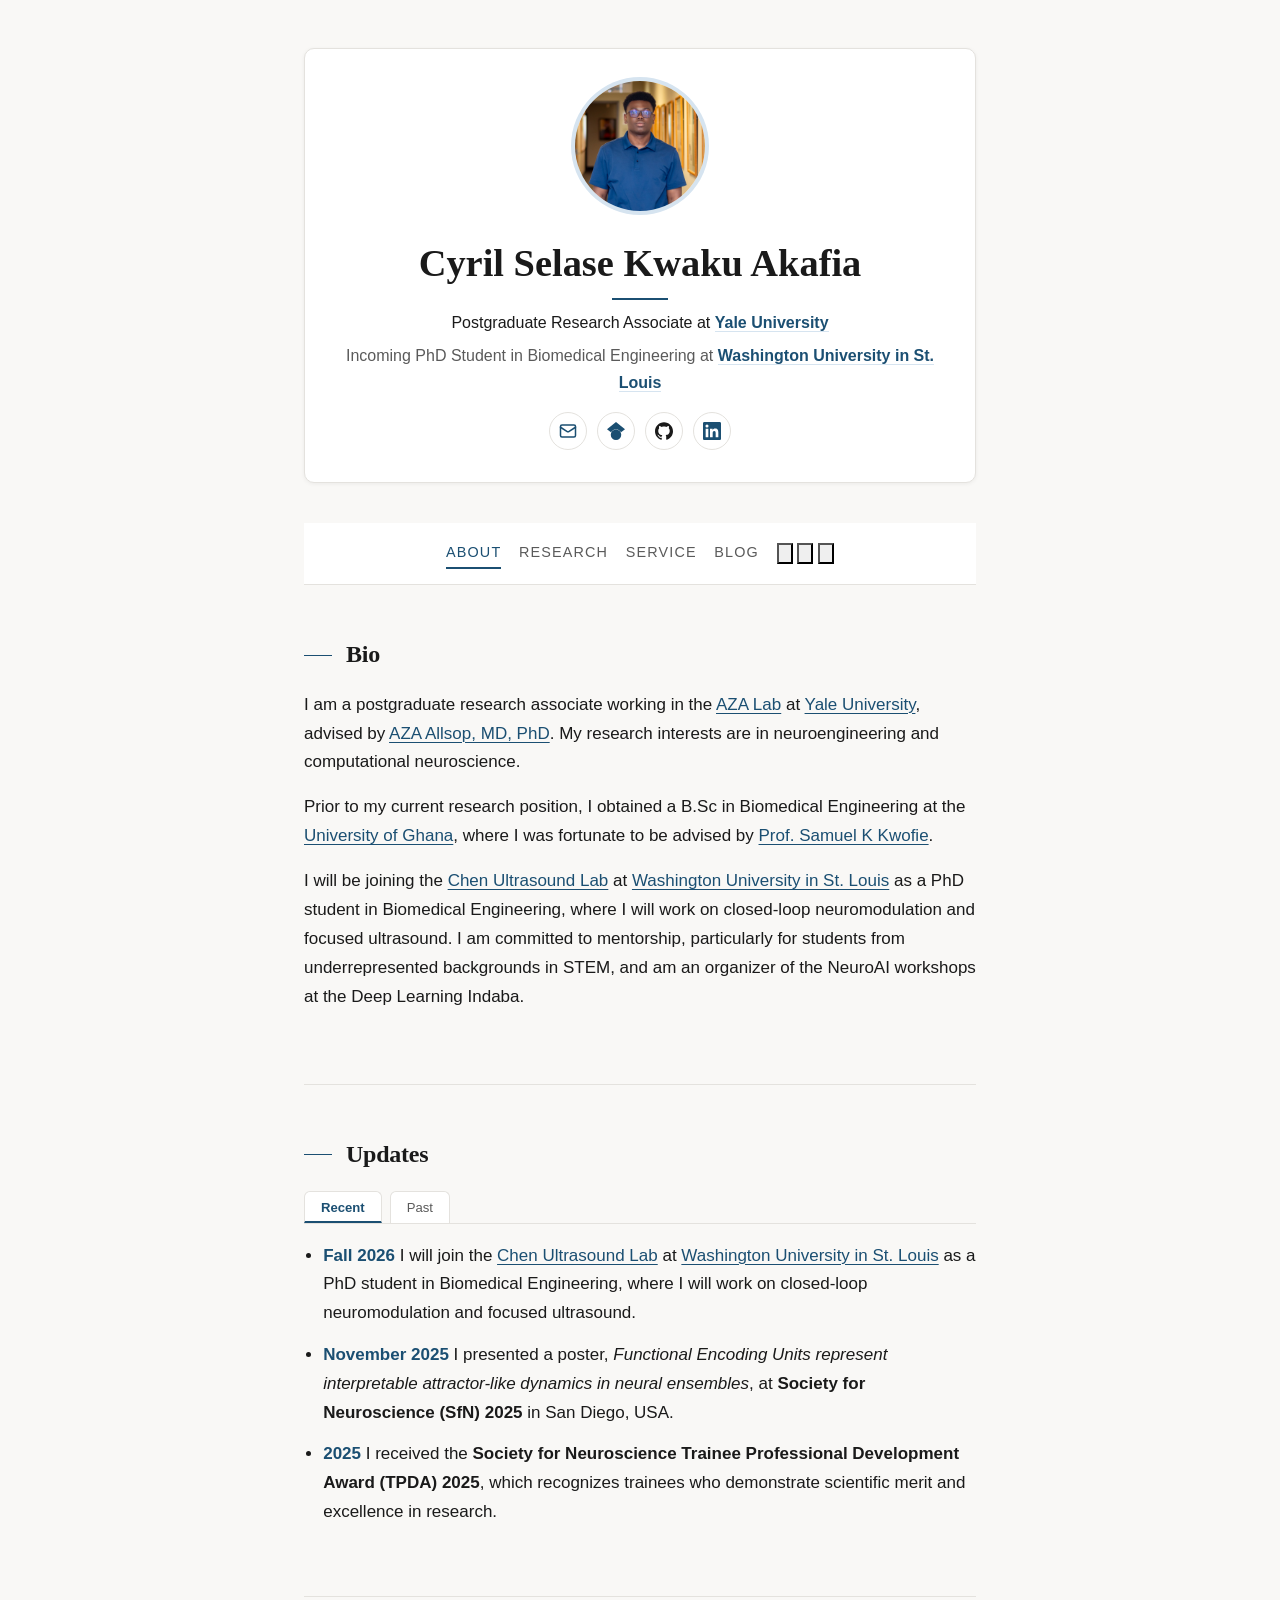
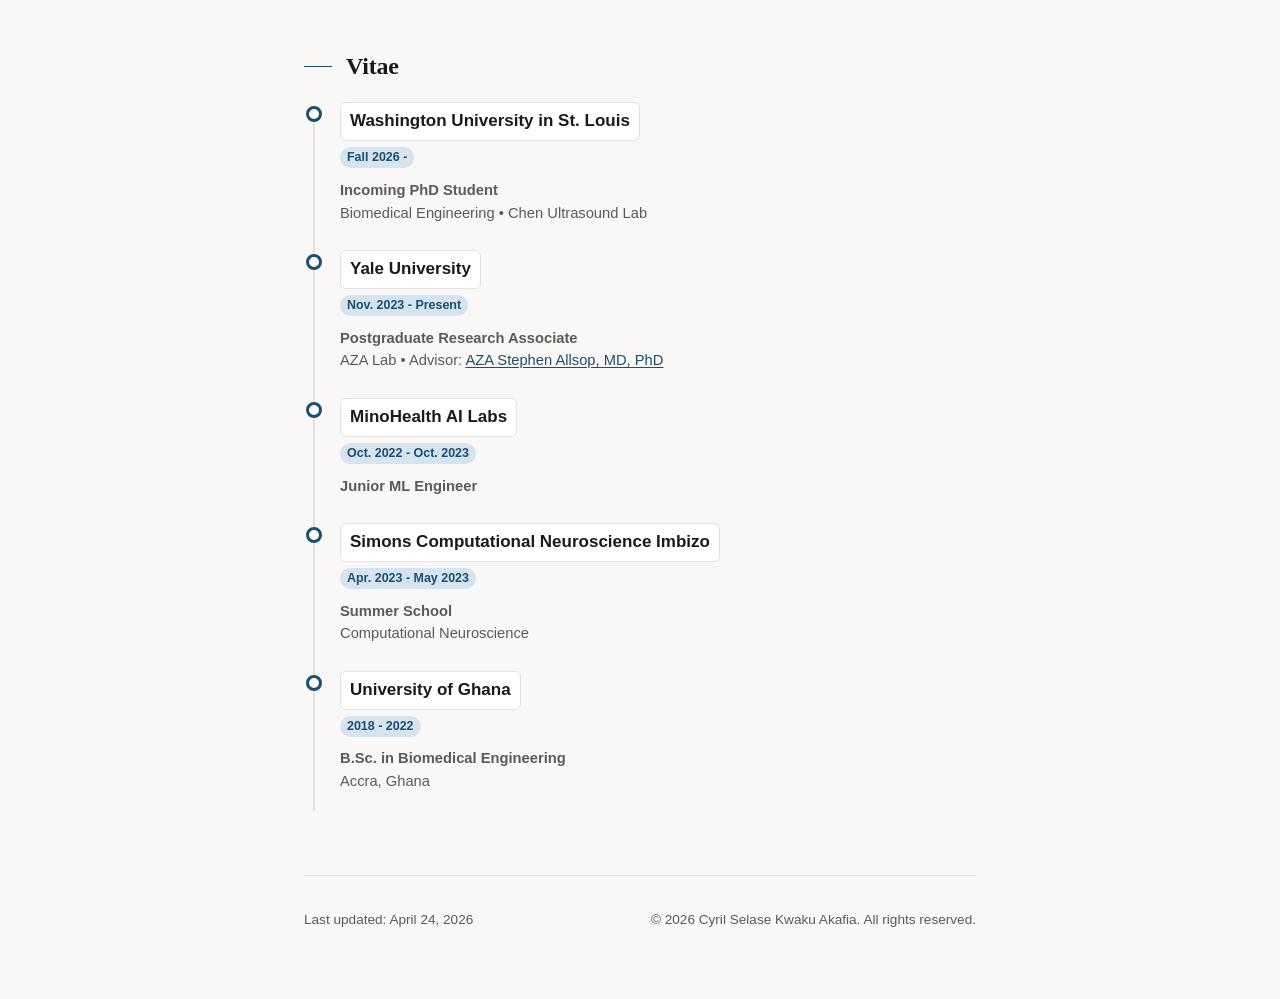
==== commit bb0acd74: "Revert "Improve homepage content and static sections" This reverts commit 988a189f892b366f4d9771d25a" ====
--- a/index.html
+++ b/index.html
@@ -4,15 +4,14 @@
   <meta charset="utf-8">
   <meta name="viewport" content="width=device-width, initial-scale=1">
   <title>Cyril Akafia</title>
-  <meta name="description" content="Cyril Akafia is a postgraduate research associate at Yale University and incoming PhD student at Washington University in St. Louis, working in neuroengineering, computational neuroscience, and closed-loop neuromodulation.">
+  <meta name="description" content="Cyril Akafia is a postgraduate research associate at Yale University working at the intersection of neuroengineering, computational neuroscience, closed-loop neuromodulation, and focused ultrasound.">
   <meta name="author" content="Cyril Selase Kwaku Akafia">
-  <meta name="theme-color" content="#f9f8f6">
+  <meta name="theme-color" content="#ffffff">
   <link rel="canonical" href="https://cyrilakafia.github.io/">
   <meta property="og:type" content="profile">
   <meta property="og:title" content="Cyril Akafia">
-  <meta property="og:description" content="Postgraduate research associate at Yale University and incoming PhD student at Washington University in St. Louis, working in neuroengineering, computational neuroscience, and closed-loop neuromodulation.">
+  <meta property="og:description" content="Postgraduate research associate at Yale University working in neuroengineering, computational neuroscience, closed-loop neuromodulation, and focused ultrasound.">
   <meta property="og:url" content="https://cyrilakafia.github.io/">
-  <!-- TODO: Regenerate og-image.png at 1200x630 with name, title, and accent color background -->
   <meta property="og:image" content="https://cyrilakafia.github.io/assets/og-image.png?v=20260429">
   <meta property="og:image:type" content="image/png">
   <meta property="og:image:width" content="1200">
@@ -22,7 +21,7 @@
   <meta property="profile:last_name" content="Akafia">
   <meta name="twitter:card" content="summary_large_image">
   <meta name="twitter:title" content="Cyril Akafia">
-  <meta name="twitter:description" content="Postgraduate research associate at Yale University and incoming PhD student at Washington University in St. Louis, working in neuroengineering, computational neuroscience, and closed-loop neuromodulation.">
+  <meta name="twitter:description" content="Postgraduate research associate at Yale University working in neuroengineering, computational neuroscience, closed-loop neuromodulation, and focused ultrasound.">
   <meta name="twitter:image" content="https://cyrilakafia.github.io/assets/og-image.png?v=20260429">
   <meta name="twitter:image:alt" content="Photo of Cyril Akafia">
   <script type="application/ld+json">
@@ -34,7 +33,7 @@
       "url": "https://cyrilakafia.github.io/",
       "image": "https://cyrilakafia.github.io/assets/profile.jpg?v=20260429",
       "jobTitle": "Postgraduate Research Associate",
-      "description": "Postgraduate research associate at Yale University and incoming PhD student at Washington University in St. Louis, working in neuroengineering, computational neuroscience, and closed-loop neuromodulation.",
+      "description": "Postgraduate research associate at Yale University working in neuroengineering, computational neuroscience, closed-loop neuromodulation, and focused ultrasound.",
       "affiliation": [
         {
           "@type": "CollegeOrUniversity",
@@ -66,15 +65,42 @@
       ]
     }
   </script>
+  <script>
+    (() => {
+      const resolveTheme = (choice, prefersDark) => {
+        if (choice === "light" || choice === "dark") {
+          return choice;
+        }
+
+        return prefersDark ? "dark" : "light";
+      };
+
+      try {
+        const storedTheme = localStorage.getItem("theme");
+        const prefersDark = window.matchMedia("(prefers-color-scheme: dark)").matches;
+        const themeChoice = ["light", "dark", "system"].includes(storedTheme) ? storedTheme : "system";
+        const theme = resolveTheme(themeChoice, prefersDark);
+        document.documentElement.dataset.themeChoice = themeChoice;
+        document.documentElement.dataset.theme = theme;
+        const themeMeta = document.querySelector('meta[name="theme-color"]');
+        if (themeMeta) {
+          themeMeta.setAttribute("content", theme === "dark" ? "#0f1419" : "#ffffff");
+        }
+      } catch (error) {
+        document.documentElement.dataset.themeChoice = "system";
+        document.documentElement.dataset.theme = "light";
+      }
+    })();
+  </script>
   <link rel="preconnect" href="https://fonts.googleapis.com">
   <link rel="preconnect" href="https://fonts.gstatic.com" crossorigin>
-  <link href="https://fonts.googleapis.com/css2?family=DM+Serif+Display&amp;family=Figtree:wght@400;500;600;700&amp;display=swap" rel="stylesheet">
-  <link rel="icon" type="image/png" sizes="256x256" href="assets/favicon.png?v=20260429">
-  <link rel="shortcut icon" type="image/png" href="assets/favicon.png?v=20260429">
+  <link href="https://fonts.googleapis.com/css2?family=Raleway:wght@300;400;500;600;700&display=swap" rel="stylesheet">
+  <link rel="icon" type="image/png" sizes="256x256" href="assets/my-notion-face-transparent.png?v=20260429">
+  <link rel="shortcut icon" type="image/png" href="assets/my-notion-face-transparent.png?v=20260429">
   <link rel="apple-touch-icon" sizes="180x180" href="apple-touch-icon.png?v=20260429">
   <link rel="apple-touch-icon" href="apple-touch-icon.png?v=20260429">
-  <link rel="stylesheet" href="styles.css?v=20260510-full-pass">
-  <script src="script.js?v=20260510-full-pass" defer></script>
+  <link rel="stylesheet" href="styles.css?v=20260429-2">
+  <script src="script.js?v=20260429-2" defer></script>
 </head>
 <body>
   <a class="skip-link" href="#main">Skip to content</a>
@@ -86,27 +112,22 @@
         </div>
         <div class="intro-column">
           <h1>Cyril Selase Kwaku Akafia</h1>
-          <p class="intro-role">Postgraduate Research Associate at <a class="affiliation affiliation--yale" href="https://www.yale.edu/" target="_blank" rel="noopener noreferrer">Yale University</a></p>
-          <p class="intro-note">Incoming PhD Student in Biomedical Engineering at <a class="affiliation affiliation--washu" href="https://www.washu.edu/" target="_blank" rel="noopener noreferrer">Washington University in St. Louis</a></p>
+          <p class="intro-role">Postgraduate Research Associate at <a class="affiliation affiliation--yale" href="https://www.yale.edu/" target="_blank" rel="noreferrer">Yale University</a></p>
+          <p class="intro-note">Incoming PhD Student in Biomedical Engineering at <a class="affiliation affiliation--washu" href="https://www.washu.edu/" target="_blank" rel="noreferrer">Washington University in St. Louis</a></p>
           <div class="social-links" aria-label="Contact and external profiles">
             <a class="social-icon social-icon--email" href="mailto:cyril.akafia@yale.edu" aria-label="Email Cyril">
               <svg viewBox="0 0 24 24" aria-hidden="true" fill="none" stroke="currentColor" stroke-width="2" stroke-linecap="round" stroke-linejoin="round"><rect width="20" height="16" x="2" y="4" rx="2"/><path d="m22 7-8.97 5.7a1.94 1.94 0 0 1-2.06 0L2 7"/></svg>
             </a>
-            <a class="social-icon social-icon--scholar" href="https://scholar.google.com/citations?user=WeTH5w0AAAAJ&hl=en" target="_blank" rel="noopener noreferrer" aria-label="Google Scholar">
+            <a class="social-icon social-icon--scholar" href="https://scholar.google.com/citations?user=WeTH5w0AAAAJ&hl=en" target="_blank" rel="noreferrer" aria-label="Google Scholar">
               <svg viewBox="0 0 24 24" aria-hidden="true" fill="currentColor"><path d="M5.242 13.769L0 9.5 12 0l12 9.5-5.242 4.269C17.548 11.249 14.978 9.5 12 9.5c-2.977 0-5.548 1.749-6.758 4.269zM12 10a7 7 0 1 0 0 14 7 7 0 0 0 0-14z"/></svg>
             </a>
-            <a class="social-icon social-icon--github" href="https://github.com/cyrilakafia" target="_blank" rel="noopener noreferrer" aria-label="GitHub">
+            <a class="social-icon social-icon--github" href="https://github.com/cyrilakafia" target="_blank" rel="noreferrer" aria-label="GitHub">
               <svg viewBox="0 0 24 24" aria-hidden="true" fill="currentColor"><path d="M12 .297c-6.63 0-12 5.373-12 12 0 5.303 3.438 9.8 8.205 11.385.6.113.82-.258.82-.577 0-.285-.01-1.04-.015-2.04-3.338.724-4.042-1.61-4.042-1.61C4.422 18.07 3.633 17.7 3.633 17.7c-1.087-.744.084-.729.084-.729 1.205.084 1.838 1.236 1.838 1.236 1.07 1.835 2.809 1.305 3.495.998.108-.776.417-1.305.76-1.605-2.665-.3-5.466-1.332-5.466-5.93 0-1.31.465-2.38 1.235-3.22-.135-.303-.54-1.523.105-3.176 0 0 1.005-.322 3.3 1.23.96-.267 1.98-.399 3-.405 1.02.006 2.04.138 3 .405 2.28-1.552 3.285-1.23 3.285-1.23.645 1.653.24 2.873.12 3.176.765.84 1.23 1.91 1.23 3.22 0 4.61-2.805 5.625-5.475 5.92.42.36.81 1.096.81 2.22 0 1.606-.015 2.896-.015 3.286 0 .315.21.69.825.57C20.565 22.092 24 17.592 24 12.297c0-6.627-5.373-12-12-12"/></svg>
             </a>
-            <a class="social-icon social-icon--linkedin" href="https://www.linkedin.com/in/akafia/" target="_blank" rel="noopener noreferrer" aria-label="LinkedIn">
+            <a class="social-icon social-icon--linkedin" href="https://www.linkedin.com/in/akafia/" target="_blank" rel="noreferrer" aria-label="LinkedIn">
               <svg viewBox="0 0 24 24" aria-hidden="true" fill="currentColor"><path d="M20.447 20.452h-3.554v-5.569c0-1.328-.027-3.037-1.852-3.037-1.853 0-2.136 1.445-2.136 2.939v5.667H9.351V9h3.414v1.561h.046c.477-.9 1.637-1.85 3.37-1.85 3.601 0 4.267 2.37 4.267 5.455v6.286zM5.337 7.433a2.062 2.062 0 01-2.063-2.065 2.063 2.063 0 112.063 2.065zm1.782 13.019H3.555V9h3.564v11.452zM22.225 0H1.771C.792 0 0 .774 0 1.729v20.542C0 23.227.792 24 1.771 24h20.451C23.2 24 24 23.227 24 22.271V1.729C24 .774 23.2 0 22.222 0h.003z"/></svg>
             </a>
           </div>
-          <!-- TODO: Add cv.pdf to /assets/ -->
-          <a class="cv-button" href="/assets/cv.pdf">
-            <span aria-hidden="true">↓</span>
-            <span>Download CV</span>
-          </a>
         </div>
       </div>
     </header>
@@ -114,30 +135,43 @@
     <nav class="site-nav" aria-label="Primary">
       <a class="page-link active" href="#bio" data-page="bio" aria-current="page">About</a>
       <a class="page-link" href="#research" data-page="research">Research</a>
-      <a class="page-link" href="#publications" data-page="research">Publications</a>
-      <a class="page-link" href="#cv" data-page="bio">CV</a>
       <a class="page-link" href="#service" data-page="service">Service</a>
       <a class="page-link" href="#blog" data-page="blog">Blog</a>
+      <div class="theme-switcher" role="group" aria-label="Color theme">
+        <button class="theme-option" data-theme-choice="light" type="button" aria-pressed="false" aria-label="Light theme" title="Light">
+          <svg viewBox="0 0 24 24" aria-hidden="true" fill="none" stroke="currentColor" stroke-width="2" stroke-linecap="round" stroke-linejoin="round"><circle cx="12" cy="12" r="4"/><path d="M12 2v2"/><path d="M12 20v2"/><path d="m4.93 4.93 1.41 1.41"/><path d="m17.66 17.66 1.41 1.41"/><path d="M2 12h2"/><path d="M20 12h2"/><path d="m6.34 17.66-1.41 1.41"/><path d="m19.07 4.93-1.41 1.41"/></svg>
+        </button>
+        <button class="theme-option" data-theme-choice="dark" type="button" aria-pressed="false" aria-label="Dark theme" title="Dark">
+          <svg viewBox="0 0 24 24" aria-hidden="true" fill="none" stroke="currentColor" stroke-width="2" stroke-linecap="round" stroke-linejoin="round"><path d="M12 3a6 6 0 0 0 9 9 9 9 0 1 1-9-9Z"/></svg>
+        </button>
+        <button class="theme-option" data-theme-choice="system" type="button" aria-pressed="false" aria-label="System theme" title="System">
+          <svg viewBox="0 0 24 24" aria-hidden="true" fill="none" stroke="currentColor" stroke-width="2" stroke-linecap="round" stroke-linejoin="round"><rect width="20" height="14" x="2" y="3" rx="2"/><line x1="8" x2="16" y1="21" y2="21"/><line x1="12" x2="12" y1="17" y2="21"/></svg>
+        </button>
+      </div>
     </nav>
 
     <main id="main">
       <div class="page active" id="page-bio" data-page="bio">
-      <section class="section" id="bio">
+      <section class="section">
         <h2>Bio</h2>
         <p>
-          I study how the brain encodes information at the population level, and how we can build closed-loop systems that use that structure to modulate neural circuits. I am currently a postgraduate research associate in the <a href="https://www.azalab.org/" target="_blank" rel="noopener noreferrer">AZA Lab</a> at
-          <a href="https://www.yale.edu/" target="_blank" rel="noopener noreferrer">Yale University</a>, advised by
-          <a href="https://www.azalab.org/people/aza-allsop" target="_blank" rel="noopener noreferrer">AZA Allsop, MD, PhD</a>.
+          I am a postgraduate research associate working in the <a href="https://www.azalab.org/" target="_blank" rel="noreferrer">AZA Lab</a> at
+          <a href="https://www.yale.edu/" target="_blank" rel="noreferrer">Yale University</a>, advised by
+          <a href="https://www.azalab.org/people/aza-allsop" target="_blank" rel="noreferrer">AZA Allsop, MD, PhD</a>. My research interests are in
+          neuroengineering and computational neuroscience.
         </p>
         <p>
-          I will join the
-          <a href="https://engineering.washu.edu/faculty/Hong-Chen.html" target="_blank" rel="noopener noreferrer">Chen Ultrasound Lab</a> at
-          <a href="https://www.washu.edu/" target="_blank" rel="noopener noreferrer">Washington University in St. Louis</a> as a PhD student in Biomedical Engineering, where my work will focus on closed-loop neuromodulation using focused ultrasound.
+          Prior to my current research position, I obtained a B.Sc in Biomedical Engineering at the
+          <a href="https://www.ug.edu.gh/" target="_blank" rel="noreferrer">University of Ghana</a>, where I was fortunate to be advised by
+          <a href="https://www.ug.edu.gh/biomed-eng/staff/samuel-kojo-kwofie-bsc-kumasi-msc-uct-phd-uwc" target="_blank" rel="noreferrer">Prof. Samuel K Kwofie</a>.
         </p>
         <p>
-          I grew up in Ghana and completed my B.Sc. in Biomedical Engineering at the
-          <a href="https://www.ug.edu.gh/" target="_blank" rel="noopener noreferrer">University of Ghana</a>, where I was advised by
-          <a href="https://www.ug.edu.gh/biomed-eng/staff/samuel-kojo-kwofie-bsc-kumasi-msc-uct-phd-uwc" target="_blank" rel="noopener noreferrer">Prof. Samuel K. Kwofie</a>. I organize NeuroAI workshops at the Deep Learning Indaba, which has brought together 150+ researchers across Africa, and I am committed to mentorship for students from underrepresented backgrounds in STEM.
+          I will be joining the
+          <a href="https://engineering.washu.edu/faculty/Hong-Chen.html" target="_blank" rel="noreferrer">Chen Ultrasound Lab</a> at
+          <a href="https://www.washu.edu/" target="_blank" rel="noreferrer">Washington University in St. Louis</a> as a PhD student in Biomedical
+          Engineering, where I will work on closed-loop neuromodulation and focused ultrasound. I am committed to mentorship,
+          particularly for students from underrepresented backgrounds in STEM, and am an organizer of the NeuroAI workshops at the
+          Deep Learning Indaba.
         </p>
       </section>
 
@@ -151,7 +185,7 @@
           <div class="tab-content">
             <div class="tab-pane active" id="news-recent" role="tabpanel" aria-labelledby="tab-news-recent" tabindex="0">
               <ul class="compact-list">
-                <li><b>Fall 2026</b> I will join the <a href="https://engineering.washu.edu/faculty/Hong-Chen.html" target="_blank" rel="noopener noreferrer">Chen Ultrasound Lab</a> at <a href="https://www.washu.edu/" target="_blank" rel="noopener noreferrer">Washington University in St. Louis</a> as a PhD student in Biomedical Engineering, where I will work on closed-loop neuromodulation and focused ultrasound.</li>
+                <li><b>Fall 2026</b> I will join the <a href="https://engineering.washu.edu/faculty/Hong-Chen.html" target="_blank" rel="noreferrer">Chen Ultrasound Lab</a> at <a href="https://www.washu.edu/" target="_blank" rel="noreferrer">Washington University in St. Louis</a> as a PhD student in Biomedical Engineering, where I will work on closed-loop neuromodulation and focused ultrasound.</li>
                 <li><b>November 2025</b> I presented a poster, <i>Functional Encoding Units represent interpretable attractor-like dynamics in neural ensembles</i>, at <b>Society for Neuroscience (SfN) 2025</b> in San Diego, USA.</li>
                 <li><b>2025</b> I received the <b>Society for Neuroscience Trainee Professional Development Award (TPDA) 2025</b>, which recognizes trainees who demonstrate scientific merit and excellence in research.</li>
               </ul>
@@ -160,6 +194,7 @@
               <ul class="compact-list">
                 <li><b>July 2024</b> I completed the <b>Neuromatch Academy Computational Neuroscience</b> course and worked on a project investigating cell type and layer-specific processing of novelty in mouse primary visual cortex.</li>
                 <li><b>June 2024</b> I presented a poster, <i>An unbiased method to partition diverse neuronal responses into functional ensembles reveals interpretable population dynamics during innate social behavior</i>, at the <b>10th Annual BRAIN Initiative Conference</b> in Rockville, Maryland.</li>
+                <li><b>November 2023</b> I joined the <b>AZA Lab at Yale University</b> as a postgraduate research associate.</li>
                 <li><b>July 2023</b> I gave a talk on <i>Machine Learning Models Predict Small Molecules as Potential Biotherapeutics for COVID-19-induced Cytokine Storm</i> at the <b>WACCBIP Research Conference 2023</b> in Accra, Ghana.</li>
                 <li><b>April-May 2023</b> I completed the <b>Simons Computational Neuroscience Imbizo</b> in Cape Town, South Africa.</li>
                 <li><b>January 2023</b> I presented <i>Machine Learning Models Predict Small Molecules as Potential Biotherapeutics for COVID-19-induced Cytokine Storm</i> at the <b>International Student Conference on Advanced Science and Technology (iCAST)</b>, Japan, online.</li>
@@ -169,10 +204,8 @@
         </div>
       </section>
 
-      <section class="section" id="cv">
-        <span class="anchor-alias" id="resume"></span>
-        <span class="anchor-alias" id="vitae"></span>
-        <h2>CV</h2>
+      <section class="section" id="resume">
+        <h2>Vitae</h2>
         <ul class="timeline">
           <li class="timeline-item--washu">
             <div class="direction-r">
@@ -189,7 +222,7 @@
                 <span class="flag">Yale University</span>
                 <span class="time-wrapper"><span class="time">Nov. 2023 - Present</span></span>
               </div>
-              <div class="desc"><b>Postgraduate Research Associate</b><br>AZA Lab • Advisor: <a href="https://www.azalab.org/people/aza-allsop" target="_blank" rel="noopener noreferrer">AZA Stephen Allsop, MD, PhD</a></div>
+              <div class="desc"><b>Postgraduate Research Associate</b><br>AZA Lab • Advisor: <a href="https://www.azalab.org/people/aza-allsop" target="_blank" rel="noreferrer">AZA Stephen Allsop, MD, PhD</a></div>
             </div>
           </li>
           <li>
@@ -198,7 +231,7 @@
                 <span class="flag">MinoHealth AI Labs</span>
                 <span class="time-wrapper"><span class="time">Oct. 2022 - Oct. 2023</span></span>
               </div>
-              <div class="desc"><b>Junior ML Engineer</b><br>Built and evaluated machine learning models for medical imaging analysis, supporting clinical diagnostics in low-resource settings.</div>
+              <div class="desc"><b>Junior ML Engineer</b></div>
             </div>
           </li>
           <li>
@@ -207,7 +240,7 @@
                 <span class="flag">Simons Computational Neuroscience Imbizo</span>
                 <span class="time-wrapper"><span class="time">Apr. 2023 - May 2023</span></span>
               </div>
-              <div class="desc"><b>Summer School</b><br>Computational Neuroscience<br>Worked on a project investigating cell-type and layer-specific processing of visual novelty in mouse primary visual cortex.</div>
+              <div class="desc"><b>Summer School</b><br>Computational Neuroscience</div>
             </div>
           </li>
           <li>
@@ -224,48 +257,47 @@
       </div>
 
       <div class="page" id="page-research" data-page="research">
-      <section class="section" id="research">
-        <span class="anchor-alias" id="research-projects"></span>
+      <section class="section" id="research-projects">
         <h2>Research</h2>
         <p>Selected projects spanning neural ensemble decoding, mental health, and translational neuromodulation.</p>
         <div class="research-grid">
           <article class="research-card">
-            <a class="research-link" href="https://engineering.washu.edu/faculty/Hong-Chen.html" target="_blank" rel="noopener noreferrer">
+            <a class="research-link" href="https://engineering.washu.edu/faculty/Hong-Chen.html" target="_blank" rel="noreferrer">
               <img class="research-image" src="assets/research/ultrasound.svg" alt="Focused ultrasound illustration">
               <div class="research-body">
                 <span class="research-tag">Upcoming</span>
                 <h3 class="research-title">Closed-Loop Focused Ultrasound</h3>
-                <p class="research-description">Can we use the brain's own activity to guide when and where to stimulate? My upcoming PhD work in the Chen Ultrasound Lab will develop closed-loop systems that use real-time neural recordings to drive focused ultrasound stimulation, enabling non-invasive, circuit-specific neuromodulation without surgery.</p>
+                <p class="research-description">Upcoming PhD work in the Chen Ultrasound Lab on closed-loop neuromodulation using focused ultrasound to non-invasively shape neural circuits.</p>
                 <span class="research-cta">Visit lab <span aria-hidden="true">→</span></span>
               </div>
             </a>
           </article>
           <article class="research-card">
-            <a class="research-link" href="https://doi.org/10.1101/2024.05.08.593229" target="_blank" rel="noopener noreferrer">
+            <a class="research-link" href="https://doi.org/10.1101/2024.05.08.593229" target="_blank" rel="noreferrer">
               <img class="research-image" src="assets/research/feu.svg" alt="Functional Encoding Units illustration">
               <div class="research-body">
                 <h3 class="research-title">Functional Encoding Units in Neural Ensembles</h3>
-                <p class="research-description">Large-scale neural recordings contain rich population-level structure that single-neuron analyses miss. We developed FEU, an unsupervised method to partition neuronal responses into functional ensembles based on shared activity patterns. Applied to social behavior data, FEU reveals interpretable attractor-like dynamics that track behavioral state.</p>
+                <p class="research-description">An unbiased method to partition diverse neuronal responses into functional ensembles, revealing interpretable population dynamics during innate social behavior.</p>
                 <span class="research-cta">Read preprint <span aria-hidden="true">→</span></span>
               </div>
             </a>
           </article>
           <article class="research-card">
-            <a class="research-link" href="https://www.frontiersin.org/journals/neuroscience/articles/10.3389/fnins.2025.1554156/full" target="_blank" rel="noopener noreferrer">
+            <a class="research-link" href="https://www.frontiersin.org/journals/neuroscience/articles/10.3389/fnins.2025.1554156/full" target="_blank" rel="noreferrer">
               <img class="research-image" src="assets/research/music.svg" alt="Music mindfulness illustration">
               <div class="research-body">
                 <h3 class="research-title">Music Mindfulness for Mental Health</h3>
-                <p class="research-description">We examined whether a brief structured music mindfulness session could produce measurable physiological and psychological changes in adults with anxiety and depression. Using HRV and self-report measures, we found acute improvements in autonomic tone and mood, supporting music as a low-barrier adjunct mental health intervention.</p>
+                <p class="research-description">How music mindfulness acutely enhances autonomic activity and psychological state in adults experiencing anxiety and depression.</p>
                 <span class="research-cta">Read paper <span aria-hidden="true">→</span></span>
               </div>
             </a>
           </article>
           <article class="research-card">
-            <a class="research-link" href="https://www.mdpi.com/2078-2489/16/1/34" target="_blank" rel="noopener noreferrer">
+            <a class="research-link" href="https://www.mdpi.com/2078-2489/16/1/34" target="_blank" rel="noreferrer">
               <img class="research-image" src="assets/research/biomedical-ai.svg" alt="Biomedical AI illustration">
               <div class="research-body">
                 <h3 class="research-title">Biomedical AI for Discovery and Diagnosis</h3>
-                <p class="research-description">Early work applying machine learning to biomedical discovery problems, including AICpred, a model that screens small molecules for anti-inflammatory activity by predicting TLR4-MyD88 binding disruption, and clinical imaging models to support radiology workflows in low-resource settings.</p>
+                <p class="research-description">Machine learning for biomedical problems, including anti-inflammatory compound screening with AICpred and clinical imaging models for radiology support.</p>
                 <span class="research-cta">Read paper <span aria-hidden="true">→</span></span>
               </div>
             </a>
@@ -275,23 +307,23 @@
 
       <section class="section" id="publications">
         <h2>Publications</h2>
-        <p>Most recent publications on <a href="https://scholar.google.com/citations?user=WeTH5w0AAAAJ&hl=en" target="_blank" rel="noopener noreferrer">Google Scholar</a>.</p>
+        <p>Most recent publications on <a href="https://scholar.google.com/citations?user=WeTH5w0AAAAJ&hl=en" target="_blank" rel="noreferrer">Google Scholar</a>.</p>
         <div class="papers-grid active">
           <article class="paper">
-            <p class="title"><a href="https://www.frontiersin.org/journals/neuroscience/articles/10.3389/fnins.2025.1554156/full" target="_blank" rel="noopener noreferrer">Music Mindfulness Acutely Enhances Autonomic Activity and Psychological State in Anxiety and Depression</a><a class="pub-badge" href="https://www.frontiersin.org/journals/neuroscience/articles/10.3389/fnins.2025.1554156/full" target="_blank" rel="noopener noreferrer">Paper</a></p>
-            <p class="paper-meta">Ramirez, C., Alayine, G. A., <b>Akafia, C. S. K.</b>, … Allsop, A. S. · <i>Frontiers in Neuroscience</i> · 2025; 19</p>
-          </article>
-          <article class="paper">
-            <p class="title"><a href="https://www.mdpi.com/2078-2489/16/1/34" target="_blank" rel="noopener noreferrer">AICpred: Machine Learning-Based Prediction of Potential Anti-Inflammatory Compounds Targeting TLR4-MyD88 Binding Mechanism</a><a class="pub-badge" href="https://www.mdpi.com/2078-2489/16/1/34" target="_blank" rel="noopener noreferrer">Paper</a></p>
-            <p class="paper-meta">Fry-Nartey, L., <b>Akafia, C. S. K.</b>, … Kwofie, S. K. · <i>Information</i> · 2025; 16:34</p>
-          </article>
-          <article class="paper">
-            <p class="title"><a href="https://doi.org/10.3390/organoids3020007" target="_blank" rel="noopener noreferrer">Organoids, Biocybersecurity, and Cyberbiosecurity: A Light Exploration</a><a class="pub-badge" href="https://doi.org/10.3390/organoids3020007" target="_blank" rel="noopener noreferrer">Paper</a></p>
-            <p class="paper-meta">Palmer, X., <b>Akafia, C. S. K.</b>, Woodson, E., Woodson, A., Potter, L. · <i>Organoids</i> · 2024; 3, 83–112</p>
-          </article>
-          <article class="paper">
-            <p class="title"><a href="https://doi.org/10.1101/2024.05.08.593229" target="_blank" rel="noopener noreferrer">An unbiased method to partition diverse neuronal responses into functional ensembles reveals interpretable population dynamics during innate social behavior</a><a class="pub-badge pub-badge--preprint" href="https://doi.org/10.1101/2024.05.08.593229" target="_blank" rel="noopener noreferrer">Preprint</a></p>
-            <p class="paper-meta">Lin, A., <b>Akafia, C. S. K.</b>, Dal Monte, O., Fan, S., Fagan, N., Putnam, P., Tye, K. M., Chang, S., Ba, D., Allsop, A. S. · <i>Preprint</i> · 2024</p>
+            <p class="title"><a href="https://www.frontiersin.org/journals/neuroscience/articles/10.3389/fnins.2025.1554156/full" target="_blank" rel="noreferrer">Music Mindfulness Acutely Enhances Autonomic Activity and Psychological State in Anxiety and Depression</a></p>
+            <p class="paper-meta">C. Ramirez, G. A. Alayine, <b>C. S. K. Akafia</b>, … A. S. Allsop · <i>Frontiers in Neuroscience</i> · 2025; 19</p>
+          </article>
+          <article class="paper">
+            <p class="title"><a href="https://www.mdpi.com/2078-2489/16/1/34" target="_blank" rel="noreferrer">AICpred: Machine Learning-Based Prediction of Potential Anti-Inflammatory Compounds Targeting TLR4-MyD88 Binding Mechanism</a></p>
+            <p class="paper-meta">L. Fry-Nartey, <b>C. S. K. Akafia</b>, … S. K. Kwofie · <i>Information</i> · 2025; 16:34</p>
+          </article>
+          <article class="paper">
+            <p class="title"><a href="https://doi.org/10.3390/organoids3020007" target="_blank" rel="noreferrer">Organoids, Biocybersecurity, and Cyberbiosecurity: A Light Exploration</a></p>
+            <p class="paper-meta">Xavier Palmer, <b>Cyril Selase Kwaku Akafia</b>, Eleasa Woodson, Amanda Woodson, Lucas Potter · <i>Organoids</i> · 2024; 3, 83–112</p>
+          </article>
+          <article class="paper">
+            <p class="title"><a href="https://doi.org/10.1101/2024.05.08.593229" target="_blank" rel="noreferrer">An unbiased method to partition diverse neuronal responses into functional ensembles reveals interpretable population dynamics during innate social behavior</a></p>
+            <p class="paper-meta">Alexander Lin, <b>Cyril Selase Kwaku Akafia</b>, Olga Dal Monte, Siqi Fan, Nicholas Fagan, Philip Putnam, Kay M. Tye, Steve Chang, Demba Ba, AZA Stephen Allsop · <i>Preprint</i> · 2024</p>
           </article>
         </div>
       </section>
@@ -302,62 +334,33 @@
           <article class="paper">
             <p class="title">Functional Encoding Units represent interpretable attractor-like dynamics in neural ensembles</p>
             <p class="paper-meta"><b>Poster</b> · Society for Neuroscience (SfN) 2025 · San Diego, USA · November 2025</p>
-            <p class="paper-meta">Demonstrated that FEU-identified ensembles exhibit attractor-like dynamics that track behavioral state during innate social behavior in mice.</p>
           </article>
           <article class="paper">
             <p class="title">NeuroAI practical tutorial</p>
             <p class="paper-meta"><b>Tutorial</b> · NeuroAI Workshop at Deep Learning Indaba 2024 · September 2024</p>
-            <p class="paper-meta">Hands-on tutorial on dimensionality reduction methods — PCA, UMAP, and manifold-based approaches — applied to large-scale neural recordings, delivered to 80+ attendees.</p>
           </article>
           <article class="paper">
             <p class="title">An unbiased method to partition diverse neuronal responses into functional ensembles reveals interpretable population dynamics during innate social behavior</p>
             <p class="paper-meta"><b>Poster</b> · 10th Annual BRAIN Initiative Conference · Rockville, Maryland · June 2024</p>
-            <p class="paper-meta">Presented the FEU framework and its application to social behavior neural data, demonstrating interpretable population-level dynamics.</p>
           </article>
           <article class="paper">
             <p class="title">Machine Learning Models Predict Small Molecules as Potential Biotherapeutics for COVID-19-induced Cytokine Storm</p>
             <p class="paper-meta"><b>Talk</b> · WACCBIP Research Conference 2023 · Accra, Ghana · July 2023</p>
-            <p class="paper-meta">Presented ML-based virtual screening results identifying candidate anti-inflammatory compounds for COVID-19-induced cytokine storm.</p>
           </article>
           <article class="paper">
             <p class="title">Machine Learning Models Predict Small Molecules as Potential Biotherapeutics for COVID-19-induced Cytokine Storm</p>
             <p class="paper-meta"><b>Presentation</b> · International Student Conference on Advanced Science and Technology (iCAST) · Japan, online · January 2023</p>
-            <p class="paper-meta">Online presentation of ML screening pipeline for COVID-19 cytokine storm to an international audience.</p>
-          </article>
-        </div>
-      </section>
-
-      <section class="section" id="projects">
-        <h2>Projects</h2>
-        <div class="project-grid">
-          <article class="project-card">
-            <h3>Functional Encoding Units (FEU)</h3>
-            <p>Unsupervised pipeline for identifying functional neuronal ensembles from large-scale calcium imaging data. Implements clustering, ensemble validation, and attractor dynamics analysis.</p>
-            <a href="https://github.com/cyrilakafia" target="_blank" rel="noopener noreferrer">View project <span aria-hidden="true">→</span></a>
-            <span class="project-tag">Python · Neuroscience</span>
-          </article>
-          <article class="project-card">
-            <h3>EEG Analysis Pipeline</h3>
-            <p>MNE-based preprocessing and analysis pipeline for EEG data, including PAC (phase-amplitude coupling), HRV analysis, and sleep staging with YASA. Used across multiple Yale lab projects.</p>
-            <a href="https://github.com/cyrilakafia" target="_blank" rel="noopener noreferrer">View project <span aria-hidden="true">→</span></a>
-            <span class="project-tag">Python · EEG · Signal Processing</span>
-          </article>
-          <article class="project-card">
-            <h3>AICpred</h3>
-            <p>Machine learning model for predicting anti-inflammatory compound activity via TLR4-MyD88 binding disruption. Built during undergraduate research.</p>
-            <a href="https://www.mdpi.com/2078-2489/16/1/34" target="_blank" rel="noopener noreferrer">View paper <span aria-hidden="true">→</span></a>
-            <span class="project-tag">Python · Biomedical AI</span>
-          </article>
-        </div>
-      </section>
-      </div>
-
-      <div class="page" id="service" data-page="service">
+          </article>
+        </div>
+      </section>
+      </div>
+
+      <div class="page" id="page-service" data-page="service">
       <section class="section" id="teaching">
         <h2>Teaching</h2>
         <div class="papers-grid active">
           <article class="paper">
-            <p class="title"><a href="https://codeinplace.stanford.edu/" target="_blank" rel="noopener noreferrer">Section Leader · Stanford Code in Place</a></p>
+            <p class="title"><a href="https://codeinplace.stanford.edu/" target="_blank" rel="noreferrer">Section Leader · Stanford Code in Place</a></p>
             <p class="paper-meta">May 2024 – June 2024</p>
             <p class="paper-meta">Tutored 20 students in Python programming concepts and supported them through final projects, leading to a 100% pass rate in my section.</p>
           </article>
@@ -368,7 +371,7 @@
         <h2>Mentorship & Outreach</h2>
         <div class="papers-grid active">
           <article class="paper">
-            <p class="title"><a href="https://deeplearningindaba.com/mentorship/" target="_blank" rel="noopener noreferrer">Organizer · Deep Learning Indaba Mentorship Programme</a></p>
+            <p class="title"><a href="https://deeplearningindaba.com/mentorship/" target="_blank" rel="noreferrer">Organizer · Deep Learning Indaba Mentorship Programme</a></p>
             <p class="paper-meta">December 2023 – November 2025</p>
             <p class="paper-meta">A continent-wide programme that pairs young African researchers and students with experienced mentors. I matched 50+ mentees with mentors for research and career advice, contributing to publications, presentations, admissions, and job offers.</p>
           </article>
@@ -390,11 +393,11 @@
         <div class="papers-grid active">
           <article class="paper">
             <p class="title">Co-organizer · NeuroAI Workshops at Deep Learning Indaba</p>
-            <p class="paper-meta">September 2024 – Present · <a href="https://dlineuroai-workshop.github.io/neuroai-2024/" target="_blank" rel="noopener noreferrer">2024 Workshop</a> · <a href="https://dlineuroai-workshop.github.io/neuroai-2025/" target="_blank" rel="noopener noreferrer">2025 Workshop</a></p>
+            <p class="paper-meta">September 2024 – Present · <a href="https://dlineuroai-workshop.github.io/neuroai-2024/" target="_blank" rel="noreferrer">2024 Workshop</a> · <a href="https://dlineuroai-workshop.github.io/neuroai-2025/" target="_blank" rel="noreferrer">2025 Workshop</a></p>
             <p class="paper-meta">Organized NeuroAI workshops in Rwanda and Senegal, attracting 150+ attendees. Delivered a practical tutorial on dimensionality reduction for understanding patterns of neural activity, and coordinated talks and panel discussions from 7 international speakers.</p>
           </article>
           <article class="paper">
-            <p class="title"><a href="https://www.linkedin.com/company/world-movers-team/posts/?feedView=all" target="_blank" rel="noopener noreferrer">Active Member · World Movers Team</a></p>
+            <p class="title"><a href="https://www.linkedin.com/company/world-movers-team/posts/?feedView=all" target="_blank" rel="noreferrer">Active Member · World Movers Team</a></p>
             <p class="paper-meta">August 2023 – Present</p>
             <p class="paper-meta">A youth-led nonprofit championing health equity and community development across Ghana through healthcare access initiatives, community projects, and volunteer leadership training.</p>
           </article>
@@ -407,10 +410,10 @@
       </div>
 
       <div class="page" id="page-blog" data-page="blog">
-      <section class="section" id="blog">
+      <section class="section">
         <h2>Blog</h2>
-        <div class="post-list">
-          <p class="blog-empty">I write occasionally about neuroscience, research tools, and things I am learning. Posts coming soon.</p>
+        <div class="post-list" data-post-list>
+          <p class="blog-empty">Loading posts...</p>
         </div>
       </section>
       </div>
@@ -418,21 +421,8 @@
 
     <footer class="site-footer">
       <div class="footer-grid">
-        <div class="footer-note">&copy; 2026 Cyril Selase Kwaku Akafia</div>
-        <div class="footer-links" aria-label="Contact and external profiles">
-          <a class="social-icon social-icon--email" href="mailto:cyril.akafia@yale.edu" aria-label="Email Cyril">
-            <svg viewBox="0 0 24 24" aria-hidden="true" fill="none" stroke="currentColor" stroke-width="2" stroke-linecap="round" stroke-linejoin="round"><rect width="20" height="16" x="2" y="4" rx="2"/><path d="m22 7-8.97 5.7a1.94 1.94 0 0 1-2.06 0L2 7"/></svg>
-          </a>
-          <a class="social-icon social-icon--scholar" href="https://scholar.google.com/citations?user=WeTH5w0AAAAJ&hl=en" target="_blank" rel="noopener noreferrer" aria-label="Google Scholar">
-            <svg viewBox="0 0 24 24" aria-hidden="true" fill="currentColor"><path d="M5.242 13.769L0 9.5 12 0l12 9.5-5.242 4.269C17.548 11.249 14.978 9.5 12 9.5c-2.977 0-5.548 1.749-6.758 4.269zM12 10a7 7 0 1 0 0 14 7 7 0 0 0 0-14z"/></svg>
-          </a>
-          <a class="social-icon social-icon--github" href="https://github.com/cyrilakafia" target="_blank" rel="noopener noreferrer" aria-label="GitHub">
-            <svg viewBox="0 0 24 24" aria-hidden="true" fill="currentColor"><path d="M12 .297c-6.63 0-12 5.373-12 12 0 5.303 3.438 9.8 8.205 11.385.6.113.82-.258.82-.577 0-.285-.01-1.04-.015-2.04-3.338.724-4.042-1.61-4.042-1.61C4.422 18.07 3.633 17.7 3.633 17.7c-1.087-.744.084-.729.084-.729 1.205.084 1.838 1.236 1.838 1.236 1.07 1.835 2.809 1.305 3.495.998.108-.776.417-1.305.76-1.605-2.665-.3-5.466-1.332-5.466-5.93 0-1.31.465-2.38 1.235-3.22-.135-.303-.54-1.523.105-3.176 0 0 1.005-.322 3.3 1.23.96-.267 1.98-.399 3-.405 1.02.006 2.04.138 3 .405 2.28-1.552 3.285-1.23 3.285-1.23.645 1.653.24 2.873.12 3.176.765.84 1.23 1.91 1.23 3.22 0 4.61-2.805 5.625-5.475 5.92.42.36.81 1.096.81 2.22 0 1.606-.015 2.896-.015 3.286 0 .315.21.69.825.57C20.565 22.092 24 17.592 24 12.297c0-6.627-5.373-12-12-12"/></svg>
-          </a>
-          <a class="social-icon social-icon--linkedin" href="https://www.linkedin.com/in/akafia/" target="_blank" rel="noopener noreferrer" aria-label="LinkedIn">
-            <svg viewBox="0 0 24 24" aria-hidden="true" fill="currentColor"><path d="M20.447 20.452h-3.554v-5.569c0-1.328-.027-3.037-1.852-3.037-1.853 0-2.136 1.445-2.136 2.939v5.667H9.351V9h3.414v1.561h.046c.477-.9 1.637-1.85 3.37-1.85 3.601 0 4.267 2.37 4.267 5.455v6.286zM5.337 7.433a2.062 2.062 0 01-2.063-2.065 2.063 2.063 0 112.063 2.065zm1.782 13.019H3.555V9h3.564v11.452zM22.225 0H1.771C.792 0 0 .774 0 1.729v20.542C0 23.227.792 24 1.771 24h20.451C23.2 24 24 23.227 24 22.271V1.729C24 .774 23.2 0 22.222 0h.003z"/></svg>
-          </a>
-        </div>
+        <div class="footer-note">Last updated: April 24, 2026</div>
+        <div class="footer-note">&copy; 2026 Cyril Selase Kwaku Akafia. All rights reserved.</div>
       </div>
     </footer>
   </div>
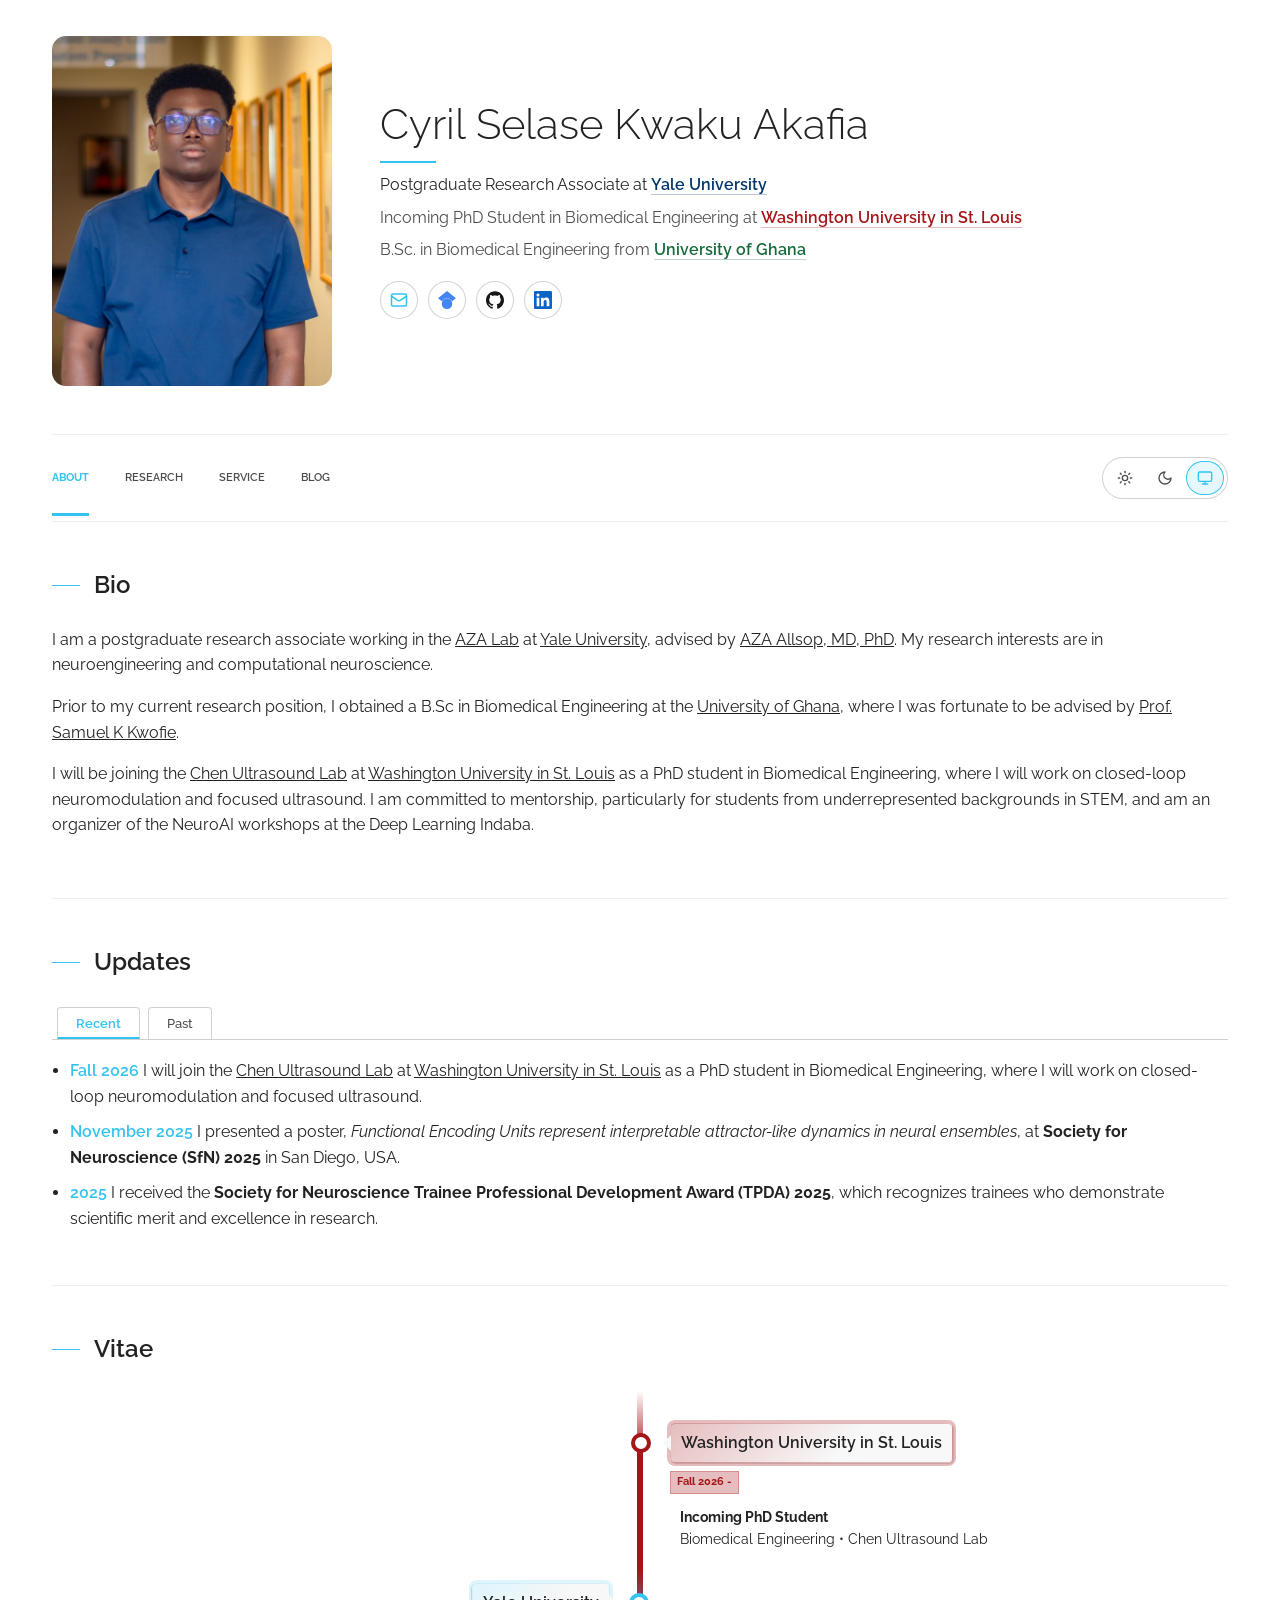
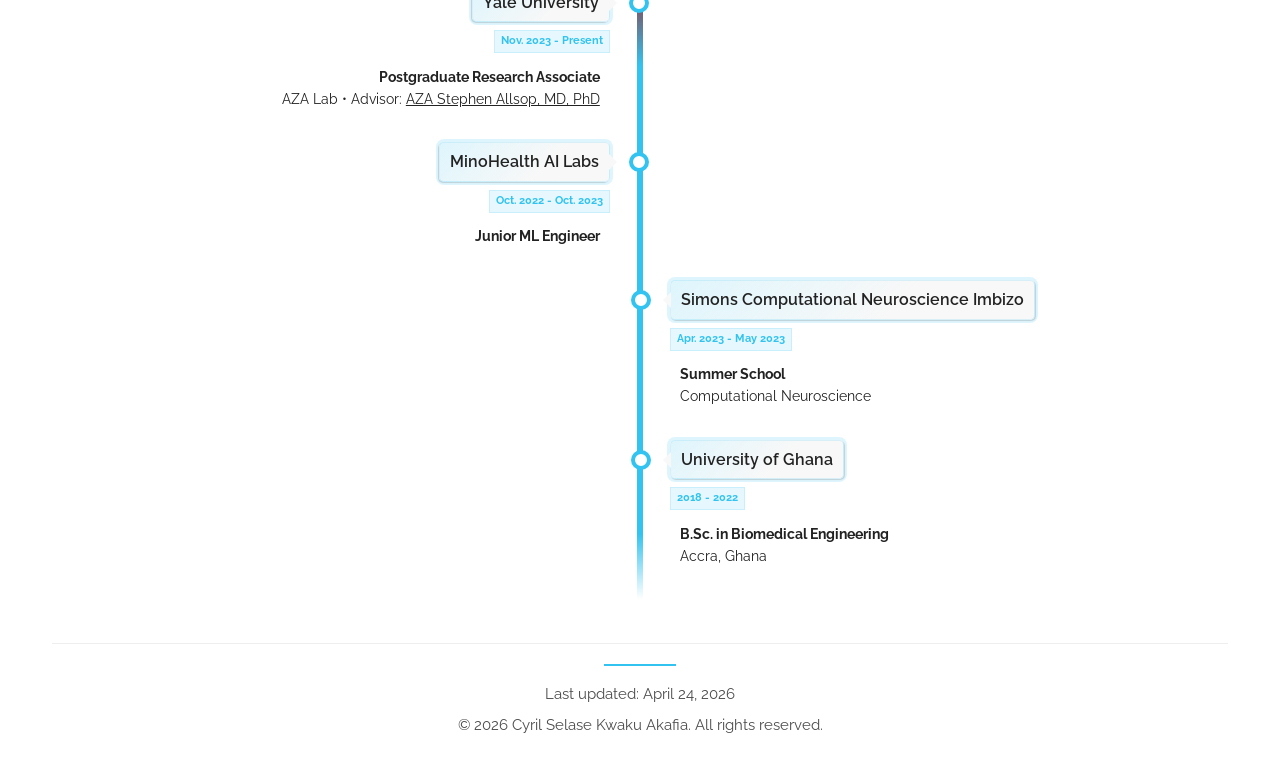
==== commit ae350bf0: "Add University of Ghana affiliation" ====
--- a/index.html
+++ b/index.html
@@ -114,6 +114,7 @@
           <h1>Cyril Selase Kwaku Akafia</h1>
           <p class="intro-role">Postgraduate Research Associate at <a class="affiliation affiliation--yale" href="https://www.yale.edu/" target="_blank" rel="noreferrer">Yale University</a></p>
           <p class="intro-note">Incoming PhD Student in Biomedical Engineering at <a class="affiliation affiliation--washu" href="https://www.washu.edu/" target="_blank" rel="noreferrer">Washington University in St. Louis</a></p>
+          <p class="intro-note">B.Sc. in Biomedical Engineering from <a class="affiliation affiliation--ghana" href="https://www.ug.edu.gh/" target="_blank" rel="noreferrer">University of Ghana</a></p>
           <div class="social-links" aria-label="Contact and external profiles">
             <a class="social-icon social-icon--email" href="mailto:cyril.akafia@yale.edu" aria-label="Email Cyril">
               <svg viewBox="0 0 24 24" aria-hidden="true" fill="none" stroke="currentColor" stroke-width="2" stroke-linecap="round" stroke-linejoin="round"><rect width="20" height="16" x="2" y="4" rx="2"/><path d="m22 7-8.97 5.7a1.94 1.94 0 0 1-2.06 0L2 7"/></svg>
--- a/styles.css
+++ b/styles.css
@@ -1,28 +1,26 @@
 :root {
-  --color-bg: #f9f8f6;
-  --color-surface: #ffffff;
-  --color-text: #1a1a1a;
-  --color-text-muted: #5a5a5a;
-  --color-accent: #1b4f72;
-  --color-accent-light: #d6e4f0;
-  --color-border: #e4e2de;
-  --color-badge-upcoming: #fef3cd;
-  --color-badge-upcoming-text: #7d4e00;
-
-  --text: var(--color-text);
-  --muted: var(--color-text-muted);
-  --line: var(--color-border);
-  --line-strong: var(--color-border);
-  --accent: var(--color-accent);
-  --accent-soft: var(--color-accent-light);
-  --background: var(--color-bg);
-  --surface: var(--color-surface);
-  --surface-muted: var(--color-accent-light);
-  --shadow-card: 0 1px 4px rgba(0, 0, 0, 0.06);
-  --shadow-card-hover: 0 4px 16px rgba(0, 0, 0, 0.10);
-  --brand-github: var(--color-text);
-  --brand-linkedin: var(--color-accent);
-  --brand-scholar: var(--color-accent);
+  --text: #222;
+  --muted: rgba(0, 0, 0, 0.7);
+  --line: #eee;
+  --line-strong: rgba(0, 0, 0, 0.18);
+  --accent: #33c3f0;
+  --accent-soft: rgba(51, 195, 240, 0.12);
+  --background: #fff;
+  --surface: #fff;
+  --surface-muted: #f8f8f8;
+  --shadow: rgba(0, 0, 0, 0.15);
+  --timeline: #33c3f0;
+  --timeline-soft: rgba(51, 195, 240, 0.16);
+  --timeline-lead: #a51417;
+  --yale: #00356b;
+  --yale-soft: rgba(0, 53, 107, 0.28);
+  --washu: #a51417;
+  --washu-soft: rgba(165, 20, 23, 0.28);
+  --ghana: #146b3a;
+  --ghana-soft: rgba(20, 107, 58, 0.28);
+  --brand-github: #181717;
+  --brand-linkedin: #0a66c2;
+  --brand-scholar: #4285f4;
 }
 
 html {
@@ -36,28 +34,69 @@
   box-sizing: border-box;
 }
 
+html[data-theme="dark"] {
+  color-scheme: dark;
+  --text: #eef2f6;
+  --muted: rgba(238, 242, 246, 0.72);
+  --line: rgba(255, 255, 255, 0.12);
+  --line-strong: rgba(255, 255, 255, 0.18);
+  --accent: #7fd8ff;
+  --accent-soft: rgba(127, 216, 255, 0.12);
+  --background: #0f1419;
+  --surface: #161d24;
+  --surface-muted: #1d252e;
+  --shadow: rgba(0, 0, 0, 0.38);
+  --timeline: #7fd8ff;
+  --timeline-soft: rgba(127, 216, 255, 0.18);
+  --timeline-lead: #ec8d90;
+  --yale: #6fb1e6;
+  --yale-soft: rgba(111, 177, 230, 0.32);
+  --washu: #ec8d90;
+  --washu-soft: rgba(236, 141, 144, 0.32);
+  --ghana: #8bd5a7;
+  --ghana-soft: rgba(139, 213, 167, 0.32);
+  --brand-github: #f0f6fc;
+}
+
 body {
   margin: 0;
-  color: var(--color-text);
-  background: var(--color-bg);
-  font-family: "Figtree", sans-serif;
-  font-size: 17px;
-  line-height: 1.7;
-  text-rendering: optimizeLegibility;
-}
-
-body,
-p,
-li,
-nav,
-footer {
-  font-family: "Figtree", sans-serif;
-}
-
-h1,
-h2,
-h3 {
-  font-family: "DM Serif Display", serif;
+  color: var(--text);
+  background: var(--background);
+  font-family: "Raleway", sans-serif;
+  line-height: 1.6;
+  transition: background-color 0.2s ease, color 0.2s ease;
+}
+
+a {
+  color: inherit;
+}
+
+.skip-link {
+  position: absolute;
+  left: -9999px;
+  top: 12px;
+  z-index: 100;
+  padding: 8px 12px;
+  border: 1px solid var(--line-strong);
+  border-radius: 6px;
+  background: var(--surface);
+  color: var(--text);
+  box-shadow: 0 0 0 3px var(--accent);
+}
+
+.skip-link:focus {
+  left: 12px;
+}
+
+button {
+  -webkit-appearance: none;
+  appearance: none;
+  margin: 0;
+}
+
+img {
+  max-width: 100%;
+  display: block;
 }
 
 h1,
@@ -70,24 +109,14 @@
   margin-top: 0;
 }
 
-h1 {
-  margin-bottom: 0.55rem;
-  color: var(--color-text);
-  font-size: 2.4rem;
-  font-weight: 700;
-  line-height: 1.08;
-}
-
 h2 {
+  letter-spacing: 0;
+  font-size: 1.5rem;
+  font-weight: 600;
+  margin-bottom: 1.4rem;
   display: flex;
   align-items: center;
   gap: 14px;
-  margin-bottom: 1.35rem;
-  color: var(--color-text);
-  font-size: 1.5rem;
-  font-weight: 700;
-  letter-spacing: -0.01em;
-  line-height: 1.15;
 }
 
 h2::before {
@@ -95,102 +124,86 @@
   display: inline-block;
   width: 28px;
   height: 1px;
-  background: var(--color-accent);
+  background: var(--accent);
   flex: 0 0 auto;
 }
 
-h3 {
-  margin-bottom: 0.55rem;
-  color: var(--color-text);
-  font-size: 1.1rem;
-  font-weight: 700;
-  line-height: 1.2;
-}
-
-h4 {
-  margin-bottom: 0.25rem;
-  color: var(--color-text);
-  font-size: 1rem;
-  line-height: 1.3;
-}
-
-p,
-ul {
-  margin-bottom: 1rem;
-}
-
-a {
-  color: var(--color-accent);
-  text-decoration-thickness: 1px;
-  text-underline-offset: 0.16em;
-}
-
-a:hover {
-  color: var(--color-text);
-}
-
-button {
-  -webkit-appearance: none;
-  appearance: none;
-  margin: 0;
-}
-
-img {
-  display: block;
-  max-width: 100%;
-}
-
-.skip-link {
-  position: absolute;
-  left: -9999px;
-  top: 12px;
-  z-index: 200;
-  padding: 8px 12px;
-  border: 1px solid var(--color-border);
-  border-radius: 6px;
-  background: var(--color-surface);
-  color: var(--color-text);
-}
-
-.skip-link:focus {
-  left: 12px;
-}
-
 .site-container {
-  max-width: 720px;
+  max-width: 1240px;
   margin: 0 auto;
-  padding: 0 24px 36px;
+  padding: 0 32px 40px;
+}
+
+.theme-switcher {
+  display: inline-flex;
+  align-items: center;
+  gap: 4px;
+  padding: 4px;
+  border: 1px solid var(--line-strong);
+  border-radius: 999px;
+  background: var(--surface);
+  line-height: 1;
+}
+
+.theme-option {
+  display: inline-flex;
+  align-items: center;
+  justify-content: center;
+  width: 36px;
+  height: 32px;
+  padding: 0;
+  border: none;
+  border-radius: 999px;
+  background: transparent;
+  color: var(--muted);
+  cursor: pointer;
+  -webkit-tap-highlight-color: transparent;
+  transition: background-color 0.2s ease, box-shadow 0.2s ease, color 0.2s ease;
+}
+
+.theme-option svg {
+  width: 16px;
+  height: 16px;
+  display: block;
+}
+
+.theme-option:focus {
+  outline: none;
+}
+
+.theme-option:focus-visible {
+  outline: 2px solid var(--accent);
+  outline-offset: 2px;
+}
+
+.theme-option:hover {
+  color: var(--text);
+}
+
+.theme-option.active,
+.theme-option.is-active {
+  background: var(--accent-soft);
+  color: var(--accent);
+  box-shadow: 0 0 0 1px var(--accent);
 }
 
 .site-header {
-  margin: 3rem 0 2.5rem;
-  padding: 2rem 1.5rem;
-  border: 1px solid var(--color-border);
-  border-radius: 10px;
-  background: var(--color-surface);
-  text-align: center;
-  box-shadow: var(--shadow-card);
+  margin: 36px 0 48px;
 }
 
 .header-grid {
   display: grid;
-  grid-template-columns: 1fr;
-  gap: 1.25rem;
+  grid-template-columns: 280px minmax(0, 1fr);
+  gap: 48px;
   align-items: center;
-  justify-items: center;
-}
-
-.profile-column {
-  margin-bottom: 0.75rem;
 }
 
 .profile-photo {
-  width: 130px;
-  height: 130px;
+  width: 100%;
+  aspect-ratio: 4 / 5;
   object-fit: cover;
   object-position: center;
-  border-radius: 50%;
-  box-shadow: 0 0 0 4px var(--color-accent-light);
+  border-radius: 14px;
 }
 
 .intro-column h1::after {
@@ -198,31 +211,53 @@
   display: block;
   width: 56px;
   height: 2px;
-  margin: 14px auto 0;
-  background: var(--color-accent);
+  margin-top: 14px;
+  background: var(--accent);
+}
+
+.intro-column h1 {
+  margin-bottom: 0.6rem;
+  font-size: 2.6rem;
+  font-weight: 300;
+  line-height: 1.05;
+  letter-spacing: 0;
 }
 
 .intro-role,
 .intro-column p {
-  margin-bottom: 0.35rem;
-  font-size: 1rem;
+  margin-bottom: 0.4rem;
+  font-size: 1.02rem;
 }
 
 .intro-note {
-  color: var(--color-text-muted);
+  color: var(--muted);
 }
 
 .affiliation {
-  color: var(--color-accent);
+  color: var(--affil, var(--accent));
   font-weight: 600;
   text-decoration: none;
-  border-bottom: 1px solid var(--color-accent-light);
-  transition: border-color 0.15s ease, color 0.15s ease;
+  border-bottom: 1px solid var(--affil-soft, var(--accent-soft));
+  transition: border-color 200ms ease;
 }
 
 .affiliation:hover {
-  border-bottom-color: var(--color-accent);
-  color: var(--color-accent);
+  border-bottom-color: var(--affil, var(--accent));
+}
+
+.affiliation--yale {
+  --affil: var(--yale);
+  --affil-soft: var(--yale-soft);
+}
+
+.affiliation--washu {
+  --affil: var(--washu);
+  --affil-soft: var(--washu-soft);
+}
+
+.affiliation--ghana {
+  --affil: var(--ghana);
+  --affil-soft: var(--ghana-soft);
 }
 
 .social-links,
@@ -230,9 +265,8 @@
   display: flex;
   flex-wrap: wrap;
   align-items: center;
-  justify-content: center;
   gap: 10px;
-  margin-top: 1rem;
+  margin-top: 18px;
 }
 
 .social-icon {
@@ -241,104 +275,112 @@
   justify-content: center;
   width: 38px;
   height: 38px;
-  border: 1px solid var(--color-border);
+  border: 1px solid var(--line-strong);
   border-radius: 999px;
-  background: var(--color-surface);
-  color: var(--brand, var(--color-accent));
+  background: var(--surface);
+  color: var(--brand, var(--muted));
   text-decoration: none;
-  transition: border-color 0.15s ease, background 0.15s ease, opacity 0.15s ease, transform 0.15s ease;
+  transition: border-color 200ms ease, background 200ms ease, transform 200ms ease, box-shadow 200ms ease;
 }
 
 .social-icon:hover {
-  border-color: var(--color-accent);
-  background: var(--color-accent-light);
-  color: var(--color-accent);
+  border-color: currentColor;
+  background: var(--surface-muted);
   transform: translateY(-1px);
-}
-
-.social-icon:focus-visible,
-.cv-button:focus-visible,
-.page-link:focus-visible,
-.research-link:focus-visible,
-.post-card-link:focus-visible,
-.pub-badge:focus-visible,
-.project-card a:focus-visible {
-  outline: 2px solid var(--color-accent);
-  outline-offset: 3px;
+  box-shadow: 0 4px 12px rgba(0, 0, 0, 0.06);
+}
+
+.social-icon:focus-visible {
+  outline: 2px solid var(--accent);
+  outline-offset: 2px;
 }
 
 .social-icon svg {
   width: 18px;
   height: 18px;
-}
-
-.social-icon--email { --brand: var(--color-accent); }
+  display: block;
+}
+
+.social-icon--email { --brand: var(--accent); }
 .social-icon--scholar { --brand: var(--brand-scholar); }
 .social-icon--github { --brand: var(--brand-github); }
 .social-icon--linkedin { --brand: var(--brand-linkedin); }
 
-.cv-button {
-  display: inline-flex;
+.footer-links a {
+  font-size: 1rem;
+  font-weight: 500;
+  text-decoration: underline;
+  text-decoration-thickness: 1px;
+  text-underline-offset: 0.16em;
+  transition: color 0.2s ease;
+}
+
+.footer-links a:hover {
+  color: var(--accent);
+}
+
+.footer-links span {
+  color: var(--muted);
+}
+
+.site-nav {
+  display: flex;
+  gap: 28px;
   align-items: center;
-  gap: 0.4rem;
-  margin-top: 1rem;
-  padding: 0.45rem 1rem;
-  border-radius: 6px;
-  background: var(--color-accent);
-  color: var(--color-surface);
-  font-size: 0.85rem;
-  font-weight: 600;
-  text-decoration: none;
-  transition: opacity 0.15s ease;
-}
-
-.cv-button:hover {
-  color: var(--color-surface);
-  opacity: 0.85;
-}
-
-.site-nav {
-  position: sticky;
-  top: 0;
-  z-index: 100;
-  display: flex;
-  align-items: center;
-  justify-content: center;
-  gap: 1.1rem;
+  background: var(--background);
+  border-top: 1px solid var(--line);
+  border-bottom: 1px solid var(--line);
+  padding: 18px 0;
   flex-wrap: wrap;
-  padding: 0.9rem 0;
-  border-bottom: 1px solid transparent;
-  background: var(--color-surface);
-  transition: border-color 0.15s ease, box-shadow 0.15s ease;
-}
-
-.site-nav.scrolled {
-  border-bottom-color: var(--color-border);
-  box-shadow: var(--shadow-card);
+}
+
+.site-nav .theme-switcher {
+  margin-left: auto;
 }
 
 .site-nav a {
   position: relative;
-  padding: 0.15rem 0;
-  border-bottom: 2px solid transparent;
-  color: var(--color-text-muted);
-  font-size: 0.9rem;
-  font-weight: 500;
-  letter-spacing: 0.08em;
+  color: var(--muted);
+  text-transform: uppercase;
+  font-size: 11px;
+  font-weight: 600;
+  letter-spacing: 0;
   text-decoration: none;
-  text-transform: uppercase;
-  transition: border-color 0.15s ease, color 0.15s ease;
-}
-
-.site-nav a:hover,
+  padding: 6px 0;
+  transition: color 200ms ease;
+}
+
+.site-nav a:hover {
+  color: var(--text);
+}
+
+.site-nav a:focus {
+  outline: none;
+}
+
+.site-nav a:focus,
+.site-nav a:focus-visible {
+  outline: 2px solid var(--accent);
+  outline-offset: 6px;
+}
+
 .site-nav a.active {
-  border-bottom-color: var(--color-accent);
-  color: var(--color-accent);
+  color: var(--accent);
+  font-weight: 700;
+}
+
+.site-nav a.active::after {
+  content: "";
+  position: absolute;
+  left: 0;
+  right: 0;
+  bottom: -19px;
+  height: 3px;
+  background: var(--accent);
 }
 
 .page {
   display: none;
-  scroll-margin-top: 86px;
 }
 
 .page.active {
@@ -346,53 +388,57 @@
 }
 
 .section {
-  border-top: 1px solid var(--color-border);
-  padding: 3.5rem 0;
-  scroll-margin-top: 86px;
-}
-
-.anchor-alias {
-  display: block;
-  position: relative;
-  top: -86px;
-  height: 0;
-  visibility: hidden;
+  border-top: 1px solid var(--line);
+  padding: 2.75rem 0;
+  scroll-margin-top: 90px;
 }
 
 .tabs {
-  margin-top: 1.4rem;
+  margin-top: 1.6rem;
 }
 
 .tab-nav {
   display: flex;
   flex-wrap: wrap;
   gap: 8px;
+  list-style: none;
+  border-bottom: 1px solid var(--line-strong);
   margin-bottom: 18px;
-  padding: 0;
-  border-bottom: 1px solid var(--color-border);
-  list-style: none;
+  padding: 0 0 0 5px;
 }
 
 .button {
+  -webkit-appearance: none;
+  appearance: none;
   display: inline-block;
   height: 32px;
-  padding: 0 16px;
-  border: 1px solid var(--color-border);
+  padding: 0 18px;
+  border: 1px solid var(--line-strong);
   border-bottom: none;
-  border-radius: 6px 6px 0 0;
-  background: var(--color-surface);
-  color: var(--color-text-muted);
+  border-radius: 4px 4px 0 0;
+  background: var(--surface);
+  color: var(--muted);
   font-family: inherit;
-  font-size: 0.82rem;
+  font-size: 13px;
   font-weight: 500;
   line-height: 32px;
+  text-transform: none;
   cursor: pointer;
 }
 
 .button.active {
-  border-bottom: 2px solid var(--color-accent);
-  color: var(--color-accent);
+  border-bottom: 2px solid var(--accent);
+  color: var(--accent);
   font-weight: 600;
+}
+
+.button.link-button {
+  height: 26px;
+  padding: 0 18px;
+  border: 1px solid var(--line-strong);
+  border-radius: 4px;
+  line-height: 26px;
+  text-decoration: none;
 }
 
 .tab-pane {
@@ -405,253 +451,262 @@
 
 .compact-list {
   margin-bottom: 0;
-  padding-left: 1.2rem;
+  padding-left: 18px;
 }
 
 .compact-list li {
-  margin-bottom: 0.8rem;
+  margin-bottom: 10px;
 }
 
 #updates .compact-list li > b:first-child {
-  color: var(--color-accent);
+  color: var(--accent);
   font-weight: 600;
 }
 
-.papers-grid.active,
-.post-list,
-.project-grid {
+.papers-grid.active {
   display: flex;
   flex-direction: column;
-  gap: 0.8rem;
-}
-
-.paper,
-.post-card {
+  gap: 8px;
+}
+
+.paper {
   display: block;
   width: 100%;
   margin: 0;
-  padding: 1rem;
-  border: 1px solid var(--color-border);
-  border-radius: 10px;
-  background: var(--color-surface);
-  box-shadow: var(--shadow-card);
-  transition: border-color 0.15s ease, box-shadow 0.15s ease, transform 0.15s ease;
-}
-
-.paper:hover,
-.post-card:hover {
-  border-color: var(--color-accent);
-  box-shadow: var(--shadow-card-hover);
-}
-
-.paper .title,
-.post-card h3 {
-  margin: 0 0 0.3rem;
-  color: var(--color-text);
-  font-size: 1rem;
-  font-weight: 700;
+  padding: 12px 16px;
+  border: 1px solid var(--line);
+  border-left: 3px solid var(--line);
+  border-radius: 6px;
+  background: var(--surface);
+  transition: border-color 200ms ease, background 200ms ease;
+}
+
+.paper:hover {
+  border-left-color: var(--accent);
+  background: var(--surface-muted);
+}
+
+.paper .title {
+  margin: 0 0 3px;
+  font-size: 0.95rem;
+  font-weight: 600;
   line-height: 1.35;
-}
-
-.paper .title a,
-.post-card-link {
+  color: var(--text);
+}
+
+.paper .title a {
   color: inherit;
   text-decoration: none;
+  transition: color 200ms ease;
 }
 
 .paper .title a:hover {
-  color: var(--color-accent);
-  text-decoration: underline;
-}
-
-.paper-meta {
-  margin: 0.25rem 0 0;
-  color: var(--color-text-muted);
-  font-size: 0.9rem;
-  line-height: 1.5;
-}
-
-.paper-meta a {
-  color: var(--color-accent);
-  font-weight: 600;
-}
-
-.paper-meta i {
-  font-style: italic;
-}
-
-.pub-badge {
-  display: inline-block;
-  margin-left: 0.5rem;
-  padding: 2px 9px;
-  border: 1px solid var(--color-accent);
-  border-radius: 99px;
-  color: var(--color-accent);
-  font-size: 0.72rem;
-  font-weight: 600;
-  text-decoration: none;
-  white-space: nowrap;
-  transition: background 0.15s ease, color 0.15s ease;
-}
-
-.pub-badge--preprint {
-  background: var(--color-accent-light);
-}
-
-.pub-badge:hover {
-  background: var(--color-accent);
-  color: var(--color-surface);
+  color: var(--accent);
+}
+
+.paper .title a:focus-visible {
+  outline: 2px solid var(--accent);
+  outline-offset: 2px;
 }
 
 .research-grid {
   display: grid;
-  grid-template-columns: repeat(2, minmax(0, 1fr));
-  gap: 1rem;
+  grid-template-columns: repeat(auto-fit, minmax(220px, 1fr));
+  gap: 16px;
   margin-top: 1.4rem;
 }
 
 .research-card {
   margin: 0;
-  padding: 1.5rem;
-  border: 1px solid var(--color-border);
-  border-radius: 10px;
-  background: var(--color-surface);
-  box-shadow: var(--shadow-card);
-  transition: transform 0.2s ease, box-shadow 0.2s ease, border-color 0.2s ease;
+  border: 1px solid var(--line);
+  border-radius: 8px;
+  background: var(--surface);
+  overflow: hidden;
+  transition: border-color 200ms ease, transform 200ms ease, box-shadow 200ms ease;
 }
 
 .research-card:hover {
-  border-color: var(--color-accent);
+  border-color: var(--accent);
   transform: translateY(-2px);
-  box-shadow: var(--shadow-card-hover);
+  box-shadow: 0 8px 22px rgba(0, 0, 0, 0.08);
 }
 
 .research-link {
   display: block;
-  height: 100%;
   color: inherit;
   text-decoration: none;
 }
 
+.research-link:focus-visible {
+  outline: 2px solid var(--accent);
+  outline-offset: 2px;
+}
+
 .research-image {
+  display: block;
   width: 100%;
-  aspect-ratio: 16 / 9;
-  max-height: 180px;
+  aspect-ratio: 16 / 7;
   object-fit: cover;
-  border: 1px solid var(--color-border);
-  border-radius: 8px;
-  background: var(--color-bg);
+  background: var(--surface-muted);
+  border-bottom: 1px solid var(--line);
 }
 
 .research-body {
-  padding-top: 1rem;
+  padding: 12px 14px 14px;
 }
 
 .research-title {
-  margin: 0 0 0.45rem;
+  margin: 0 0 6px;
+  font-size: 0.96rem;
+  font-weight: 600;
+  line-height: 1.35;
+  color: var(--text);
 }
 
 .research-tag {
   display: inline-flex;
   align-items: center;
-  margin-bottom: 0.75rem;
-  padding: 2px 10px;
-  border-radius: 99px;
-  background: var(--color-badge-upcoming);
-  color: var(--color-badge-upcoming-text);
-  font-size: 0.75rem;
+  min-height: 22px;
+  margin-bottom: 8px;
+  padding: 0 8px;
+  border: 1px solid var(--washu-soft);
+  border-radius: 999px;
+  background: var(--washu-soft);
+  color: var(--washu);
+  font-size: 0.7rem;
+  font-weight: 700;
+  line-height: 1;
+}
+
+.research-description {
+  margin: 0 0 12px;
+  font-size: 0.82rem;
+  line-height: 1.45;
+  color: var(--muted);
+}
+
+.research-cta {
+  display: inline-block;
+  font-size: 0.82rem;
   font-weight: 600;
-}
-
-.research-description {
-  margin: 0 0 1rem;
-  color: var(--color-text-muted);
-  font-size: 0.9rem;
-  line-height: 1.55;
-}
-
-.research-cta,
-.post-cta,
-.project-card a {
+  color: var(--accent);
+  letter-spacing: 0;
+}
+
+.research-card:hover .research-cta span {
+  transform: translateX(2px);
   display: inline-block;
-  color: var(--color-accent);
-  font-size: 0.85rem;
+  transition: transform 200ms ease;
+}
+
+.blog-empty {
+  color: var(--muted);
+  margin-top: 1rem;
+}
+
+.paper-meta {
+  margin: 0;
+  font-size: 0.83rem;
+  line-height: 1.45;
+  color: var(--muted);
+}
+
+.paper-meta a {
+  color: var(--accent);
   font-weight: 700;
-}
-
-.project-card {
-  padding: 1rem;
-  border: 1px solid var(--color-border);
-  border-radius: 10px;
-  background: var(--color-surface);
-  box-shadow: var(--shadow-card);
-  transition: transform 0.2s ease, box-shadow 0.2s ease, border-color 0.2s ease;
-}
-
-.project-card:hover {
-  border-color: var(--color-accent);
-  transform: translateY(-2px);
-  box-shadow: var(--shadow-card-hover);
-}
-
-.project-card p {
-  margin-bottom: 0.75rem;
-  color: var(--color-text-muted);
-  font-size: 0.92rem;
-}
-
-.project-tag {
+  text-decoration: underline;
+  text-decoration-thickness: 1px;
+  text-underline-offset: 0.18em;
+  transition: color 200ms ease;
+}
+
+.paper-meta a:hover {
+  color: var(--text);
+}
+
+.paper-meta a:focus-visible {
+  outline: 2px solid var(--accent);
+  outline-offset: 2px;
+}
+
+.paper-meta i {
+  font-style: italic;
+}
+
+.post-list {
+  display: grid;
+  gap: 10px;
+}
+
+.post-card {
+  border: 1px solid var(--line);
+  border-left: 3px solid var(--accent);
+  border-radius: 6px;
+  background: var(--surface);
+  transition: border-color 200ms ease, background 200ms ease, transform 200ms ease;
+}
+
+.post-card:hover {
+  border-color: var(--accent);
+  background: var(--surface-muted);
+  transform: translateY(-1px);
+}
+
+.post-card-link {
+  display: block;
+  padding: 14px 16px;
+  color: inherit;
+  text-decoration: none;
+}
+
+.post-card-link:focus-visible {
+  outline: 2px solid var(--accent);
+  outline-offset: 3px;
+}
+
+.post-card h3 {
+  margin-bottom: 4px;
+  font-size: 0.98rem;
+  line-height: 1.35;
+}
+
+.post-card p {
+  margin-bottom: 8px;
+}
+
+.post-cta {
   display: inline-block;
-  margin-top: 0.8rem;
-  padding: 2px 7px;
-  border-radius: 4px;
-  background: var(--color-accent-light);
-  color: var(--color-accent);
-  font-family: monospace;
-  font-size: 0.75rem;
-}
-
-.blog-empty {
-  margin: 0;
-  color: var(--color-text-muted);
-  font-style: italic;
-}
-
-.post-card-link {
-  display: block;
-}
-
-.post-card p {
-  margin-bottom: 0.65rem;
-  color: var(--color-text-muted);
+  color: var(--accent);
+  font-size: 0.84rem;
+  font-weight: 700;
 }
 
 .post-meta {
-  margin-bottom: 0.35rem;
-  color: var(--color-accent);
+  color: var(--accent);
   font-size: 0.78rem;
   font-weight: 700;
   text-transform: uppercase;
 }
 
-.post-shell {
-  max-width: 720px;
-}
-
 .post-header {
-  margin: 3rem 0 2rem;
+  margin: 44px 0 36px;
 }
 
 .post-header h1 {
-  max-width: 720px;
+  max-width: 840px;
   margin-bottom: 0.8rem;
   font-size: 2.4rem;
+  font-weight: 400;
   line-height: 1.1;
 }
 
+.post-shell {
+  max-width: 840px;
+}
+
 .post-article {
-  border-top: 1px solid var(--color-border);
-  padding: 3rem 0;
+  border-top: 1px solid var(--line);
+  padding: 2.5rem 0 3rem;
 }
 
 .post-article h2 {
@@ -661,7 +716,7 @@
 
 .post-article p,
 .post-article li {
-  font-size: 1rem;
+  font-size: 1.02rem;
 }
 
 .post-article ul {
@@ -671,206 +726,460 @@
 .post-back {
   display: inline-block;
   margin-bottom: 1.4rem;
-  color: var(--color-accent);
+  color: var(--accent);
   font-weight: 700;
   text-decoration: none;
 }
 
 .post-back:hover {
   text-decoration: underline;
+  text-underline-offset: 0.18em;
 }
 
 .timeline {
   position: relative;
   width: 100%;
-  margin: 1rem 0 0;
-  padding: 0;
-  list-style: none;
+  max-width: 800px;
+  margin: 20px auto 0;
+  padding: 1em 0;
+  list-style-type: none;
 }
 
 .timeline::before {
+  position: absolute;
+  left: 50%;
+  top: 0;
+  content: " ";
+  display: block;
+  width: 6px;
+  height: 100%;
+  margin-left: -3px;
+  background: linear-gradient(to bottom, transparent 0%, var(--timeline-lead) 8%, var(--timeline-lead) 22%, var(--timeline) 34%, var(--timeline) 92%, transparent 100%);
+  z-index: 5;
+}
+
+.timeline li {
+  padding: 1em 0;
+}
+
+.timeline li::after {
+  content: "";
+  display: block;
+  clear: both;
+}
+
+.direction-l,
+.direction-r {
+  position: relative;
+  width: calc(50% - 30px);
+}
+
+.direction-l {
+  float: left;
+  text-align: right;
+}
+
+.direction-r {
+  float: right;
+}
+
+.flag-wrapper {
+  position: relative;
+  display: flex;
+  flex-direction: column;
+  gap: 8px;
+  text-align: inherit;
+}
+
+.direction-l .flag-wrapper {
+  align-items: flex-end;
+}
+
+.direction-r .flag-wrapper {
+  align-items: flex-start;
+}
+
+.flag {
+  position: relative;
+  display: inline-block;
+  border: 1px solid var(--timeline-card-soft, var(--timeline-soft));
+  background: linear-gradient(135deg, var(--timeline-card-soft, var(--timeline-soft)), var(--surface-muted) 62%);
+  padding: 6px 10px;
+  border-radius: 5px;
+  color: var(--text);
+  font-weight: 600;
+  text-align: left;
+}
+
+.direction-l .flag {
+  box-shadow: -1px 1px 1px var(--shadow), 0 0 0 3px var(--timeline-card-soft, var(--timeline-soft));
+}
+
+.direction-r .flag {
+  box-shadow: 1px 1px 1px var(--shadow), 0 0 0 3px var(--timeline-card-soft, var(--timeline-soft));
+}
+
+.direction-l .flag::before,
+.direction-r .flag::before {
+  position: absolute;
+  top: 50%;
+  right: -40px;
+  content: " ";
+  display: block;
+  width: 20px;
+  height: 20px;
+  margin-top: -10px;
+  background: var(--surface);
+  border-radius: 10px;
+  border: 4px solid var(--timeline-card, var(--timeline));
+  z-index: 10;
+}
+
+.direction-r .flag::before {
+  left: -40px;
+}
+
+.direction-l .flag::after {
   content: "";
   position: absolute;
-  left: 9px;
-  top: 0.5rem;
-  bottom: 0.5rem;
-  width: 2px;
-  background: var(--color-border);
-}
-
-.timeline li {
-  position: relative;
-  padding: 0 0 1.6rem 36px;
-}
-
-.timeline li::before {
+  left: 100%;
+  top: 50%;
+  width: 0;
+  height: 0;
+  margin-top: -8px;
+  border: solid transparent;
+  border-left-color: var(--surface-muted);
+  border-width: 8px;
+}
+
+.direction-r .flag::after {
   content: "";
   position: absolute;
-  left: 2px;
-  top: 0.25rem;
-  width: 16px;
-  height: 16px;
-  border: 3px solid var(--color-accent);
-  border-radius: 999px;
-  background: var(--color-surface);
-  z-index: 1;
-}
-
-.direction-l,
-.direction-r {
-  width: 100%;
-  float: none;
-  text-align: left;
-}
-
-.flag-wrapper {
-  display: flex;
-  flex-direction: column;
-  align-items: flex-start;
-  gap: 0.4rem;
-}
-
-.flag {
-  display: inline-block;
-  padding: 4px 9px;
-  border: 1px solid var(--color-border);
-  border-radius: 6px;
-  background: var(--color-surface);
-  color: var(--color-text);
-  font-weight: 700;
-}
-
-.flag::before,
-.flag::after {
-  display: none;
+  right: 100%;
+  top: 50%;
+  width: 0;
+  height: 0;
+  margin-top: -8px;
+  border: solid transparent;
+  border-right-color: var(--surface-muted);
+  border-width: 8px;
 }
 
 .time-wrapper {
   display: block;
-  color: var(--color-text-muted);
-  font-size: 0.78rem;
-  line-height: 1.2;
+  line-height: 1.2em;
+  font-size: 0.67em;
+  color: var(--muted);
 }
 
 .time {
   display: inline-block;
-  padding: 3px 7px;
-  border-radius: 99px;
-  background: var(--color-accent-light);
-  color: var(--color-accent);
+  padding: 4px 6px;
+  border: 1px solid var(--timeline-card-soft, var(--timeline-soft));
+  background: var(--timeline-card-soft, var(--accent-soft));
+  color: var(--timeline-card, var(--accent));
   font-weight: 700;
 }
 
-.desc,
+.timeline-item--washu {
+  --timeline-card: var(--washu);
+  --timeline-card-soft: var(--washu-soft);
+}
+
+.timeline-item--washu .flag {
+  border-color: var(--washu-soft);
+  background: linear-gradient(135deg, var(--washu-soft), var(--surface-muted) 62%);
+}
+
+.timeline-item--washu.direction-l .flag,
+.timeline-item--washu .direction-l .flag {
+  box-shadow: -1px 1px 1px var(--shadow), 0 0 0 3px var(--washu-soft);
+}
+
+.timeline-item--washu.direction-r .flag,
+.timeline-item--washu .direction-r .flag {
+  box-shadow: 1px 1px 1px var(--shadow), 0 0 0 3px var(--washu-soft);
+}
+
+.timeline-item--washu .flag::before {
+  border-color: var(--washu);
+}
+
+.timeline-item--washu .time {
+  border-color: var(--washu-soft);
+  background: var(--washu-soft);
+  color: var(--washu);
+}
+
+.desc {
+  margin: 1em 0.75em 0 0;
+  font-size: 0.85em;
+  line-height: 1.6em;
+}
+
 .direction-r .desc {
-  margin: 0.65rem 0 0;
-  color: var(--color-text-muted);
-  font-size: 0.92rem;
-  line-height: 1.55;
+  margin: 1em 0 0 0.75em;
 }
 
 .site-footer {
-  border-top: 1px solid var(--color-border);
-  padding: 2rem 0;
-  color: var(--color-text-muted);
-  font-size: 0.85rem;
+  position: relative;
+  border-top: 1px solid var(--line);
+  padding-top: 20px;
+  color: var(--muted);
 }
 
 .site-footer::before {
-  display: none;
+  content: "";
+  display: block;
+  width: 72px;
+  height: 2px;
+  margin: 0 auto 16px;
+  background: var(--accent);
 }
 
 .footer-grid {
-  display: flex;
-  align-items: center;
-  justify-content: space-between;
-  gap: 1rem;
-  flex-wrap: wrap;
+  display: grid;
+  grid-template-columns: 1fr;
+  gap: 6px;
+  align-items: start;
+  text-align: center;
 }
 
 .footer-note {
-  color: var(--color-text-muted);
-}
-
-.footer-links {
-  margin-top: 0;
-  justify-content: flex-end;
-}
-
-.footer-links .social-icon {
-  width: 34px;
-  height: 34px;
-}
-
-.footer-links .social-icon svg {
-  width: 16px;
-  height: 16px;
-}
-
-@media (max-width: 600px) {
-  body {
-    font-size: 16px;
-  }
-
+  font-size: 0.95rem;
+  color: var(--muted);
+}
+
+@media (min-width: 750px) {
+  .site-nav {
+    position: sticky;
+    top: 0;
+    z-index: 10;
+    gap: 36px;
+    padding: 22px 0;
+  }
+
+  .site-nav a.active::after {
+    bottom: -23px;
+  }
+
+  .site-nav + main .page > .section:first-child {
+    border-top-width: 0;
+  }
+}
+
+@media (min-width: 1000px) {
+  .research-grid {
+    grid-template-columns: repeat(4, minmax(0, 1fr));
+  }
+}
+
+@media (max-width: 900px) {
+  .header-grid {
+    grid-template-columns: 1fr;
+    gap: 22px;
+  }
+
+  .intro-column {
+    order: 1;
+  }
+
+  .profile-column {
+    display: flex;
+    justify-content: center;
+    order: 2;
+  }
+
+  .profile-photo {
+    max-width: 260px;
+    margin: 0 auto;
+  }
+}
+
+@media (max-width: 749px) {
   .site-container {
-    padding: 0 16px 28px;
+    padding: 0 16px 32px;
   }
 
   .site-header {
-    margin-top: 2rem;
-    padding: 1.5rem 1rem;
+    margin: 24px 0 32px;
+  }
+
+  .header-grid {
+    grid-template-columns: 1fr;
+    gap: 22px;
+  }
+
+  .profile-column {
+    display: flex;
+    justify-content: center;
+    order: 2;
+  }
+
+  .intro-column {
+    order: 1;
   }
 
   .profile-photo {
-    width: 100px;
-    height: 100px;
-  }
-
-  h1,
-  .intro-column h1 {
-    font-size: 1.8rem;
-  }
-
+    max-width: 240px;
+    margin: 0 auto;
+  }
+
+  .section {
+    padding: 2rem 0;
+    scroll-margin-top: 0;
+  }
+
+  .footer-grid {
+    grid-template-columns: 1fr;
+  }
+}
+
+@media (max-width: 860px), (pointer: coarse) {
+  .timeline {
+    --mobile-timeline-axis: 11px;
+    width: 100%;
+    margin-top: 24px;
+    padding: 0;
+  }
+
+  .timeline::before {
+    left: var(--mobile-timeline-axis);
+    width: 2px;
+    margin-left: 0;
+    transform: translateX(-50%);
+  }
+
+  .timeline li {
+    position: relative;
+    padding: 0 0 1.8em 36px;
+  }
+
+  .timeline li::before {
+    content: "";
+    position: absolute;
+    left: var(--mobile-timeline-axis);
+    top: 8px;
+    width: 18px;
+    height: 18px;
+    border: 4px solid var(--timeline);
+    border-radius: 999px;
+    background: var(--background);
+    transform: translateX(-50%);
+    z-index: 10;
+  }
+
+  .timeline .timeline-item--washu::before {
+    border-color: var(--washu);
+  }
+
+  .direction-l,
+  .direction-r {
+    float: none;
+    width: 100%;
+    padding-left: 0;
+    text-align: left;
+  }
+
+  .direction-l .flag-wrapper,
+  .direction-r .flag-wrapper {
+    align-items: flex-start;
+    text-align: left;
+  }
+
+  .direction-l .flag::before,
+  .direction-r .flag::before {
+    display: none;
+  }
+
+  .direction-l .flag::after,
+  .direction-r .flag::after {
+    display: none;
+  }
+
+  .flag {
+    max-width: 100%;
+    overflow-wrap: break-word;
+  }
+
+  .time-wrapper,
+  .direction-l .time-wrapper,
+  .direction-r .time-wrapper {
+    display: block;
+    margin-top: 0;
+  }
+
+  .desc,
+  .direction-r .desc {
+    margin: 0.65em 0 0;
+    padding: 0;
+    text-align: left;
+  }
+
+  .desc a {
+    overflow-wrap: anywhere;
+  }
+}
+
+@media (max-width: 660px) {
   h2 {
     font-size: 1.35rem;
-  }
-
-  .section {
-    padding: 2rem 0;
-    scroll-margin-top: 100px;
-  }
-
-  .site-nav {
-    gap: 0.75rem;
-    padding: 0.75rem 0;
-  }
-
-  .site-nav a {
-    font-size: 0.78rem;
+    margin-bottom: 1.1rem;
+    gap: 12px;
+  }
+
+  h2::before {
+    width: 22px;
+  }
+
+  .intro-column h1 {
+    font-size: 2rem;
+  }
+
+  .social-links {
+    gap: 6px;
   }
 
   .research-grid {
     grid-template-columns: 1fr;
   }
 
-  .research-card {
-    padding: 1rem;
-  }
-
   .tab-nav {
+    flex-wrap: nowrap;
+    overflow-x: auto;
     gap: 6px;
+    margin-left: -4px;
+    margin-right: -4px;
+    padding: 0 4px 2px;
+    scrollbar-width: none;
+  }
+
+  .tab-nav::-webkit-scrollbar {
+    display: none;
   }
 
   .tab-nav .button {
-    padding: 0 12px;
-  }
-
-  .footer-grid {
-    flex-direction: column;
-    align-items: flex-start;
-  }
-
-  .footer-links {
-    justify-content: flex-start;
-  }
-}
+    flex: 0 0 auto;
+    white-space: nowrap;
+    padding: 0 14px;
+  }
+}
+
+@media (max-width: 480px) {
+  .site-container {
+    padding: 0 14px 26px;
+  }
+
+  .theme-option {
+    width: 34px;
+    height: 30px;
+  }
+
+  .intro-column h1 {
+    font-size: 1.7rem;
+  }
+
+  .button {
+    font-size: 12px;
+  }
+}
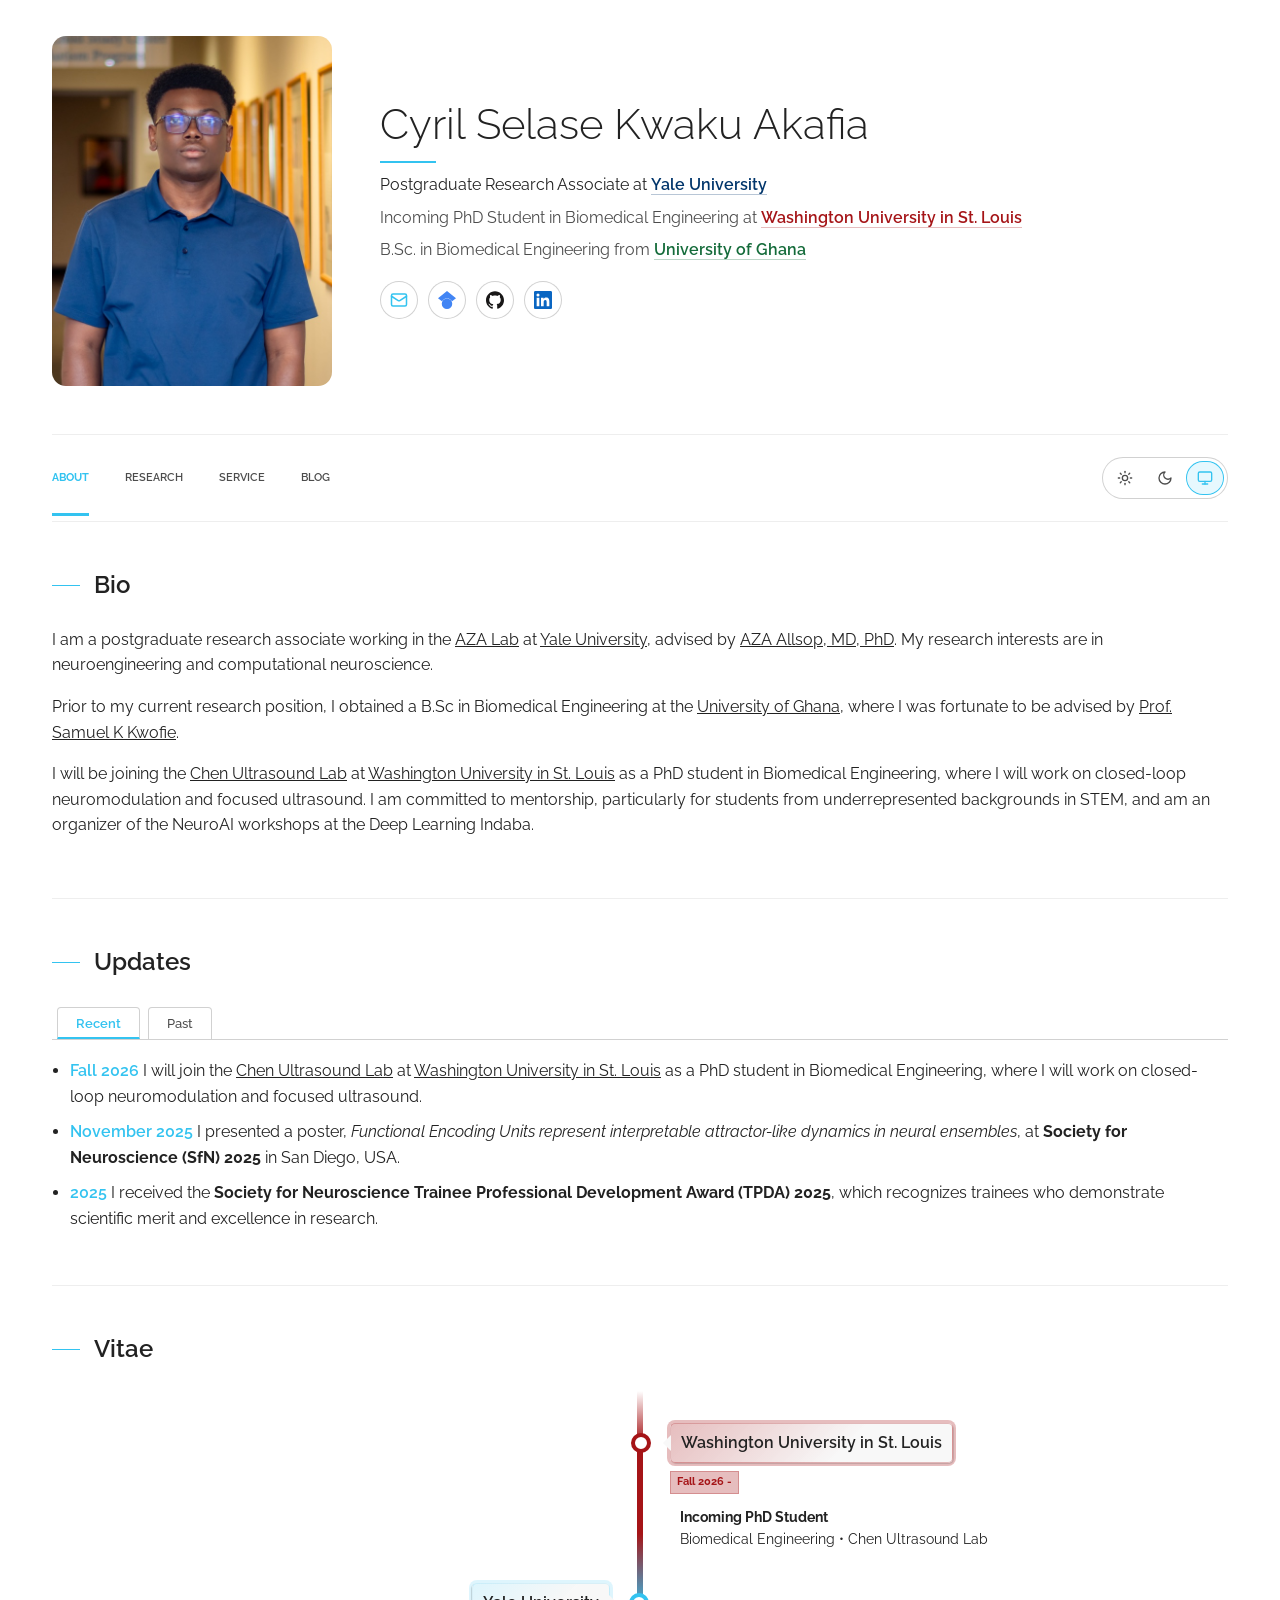
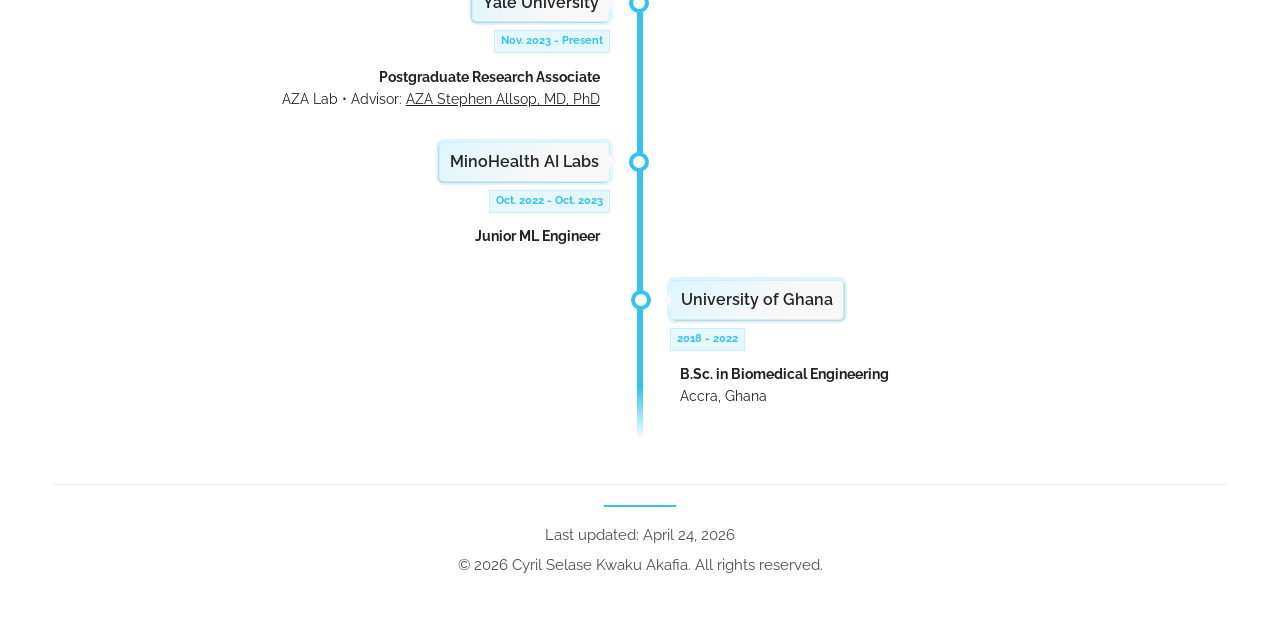
==== commit 2dc831c0: "Remove vitae entry and sample blog posts" ====
--- a/index.html
+++ b/index.html
@@ -238,15 +238,6 @@
           <li>
             <div class="direction-r">
               <div class="flag-wrapper">
-                <span class="flag">Simons Computational Neuroscience Imbizo</span>
-                <span class="time-wrapper"><span class="time">Apr. 2023 - May 2023</span></span>
-              </div>
-              <div class="desc"><b>Summer School</b><br>Computational Neuroscience</div>
-            </div>
-          </li>
-          <li>
-            <div class="direction-r">
-              <div class="flag-wrapper">
                 <span class="flag">University of Ghana</span>
                 <span class="time-wrapper"><span class="time">2018 - 2022</span></span>
               </div>
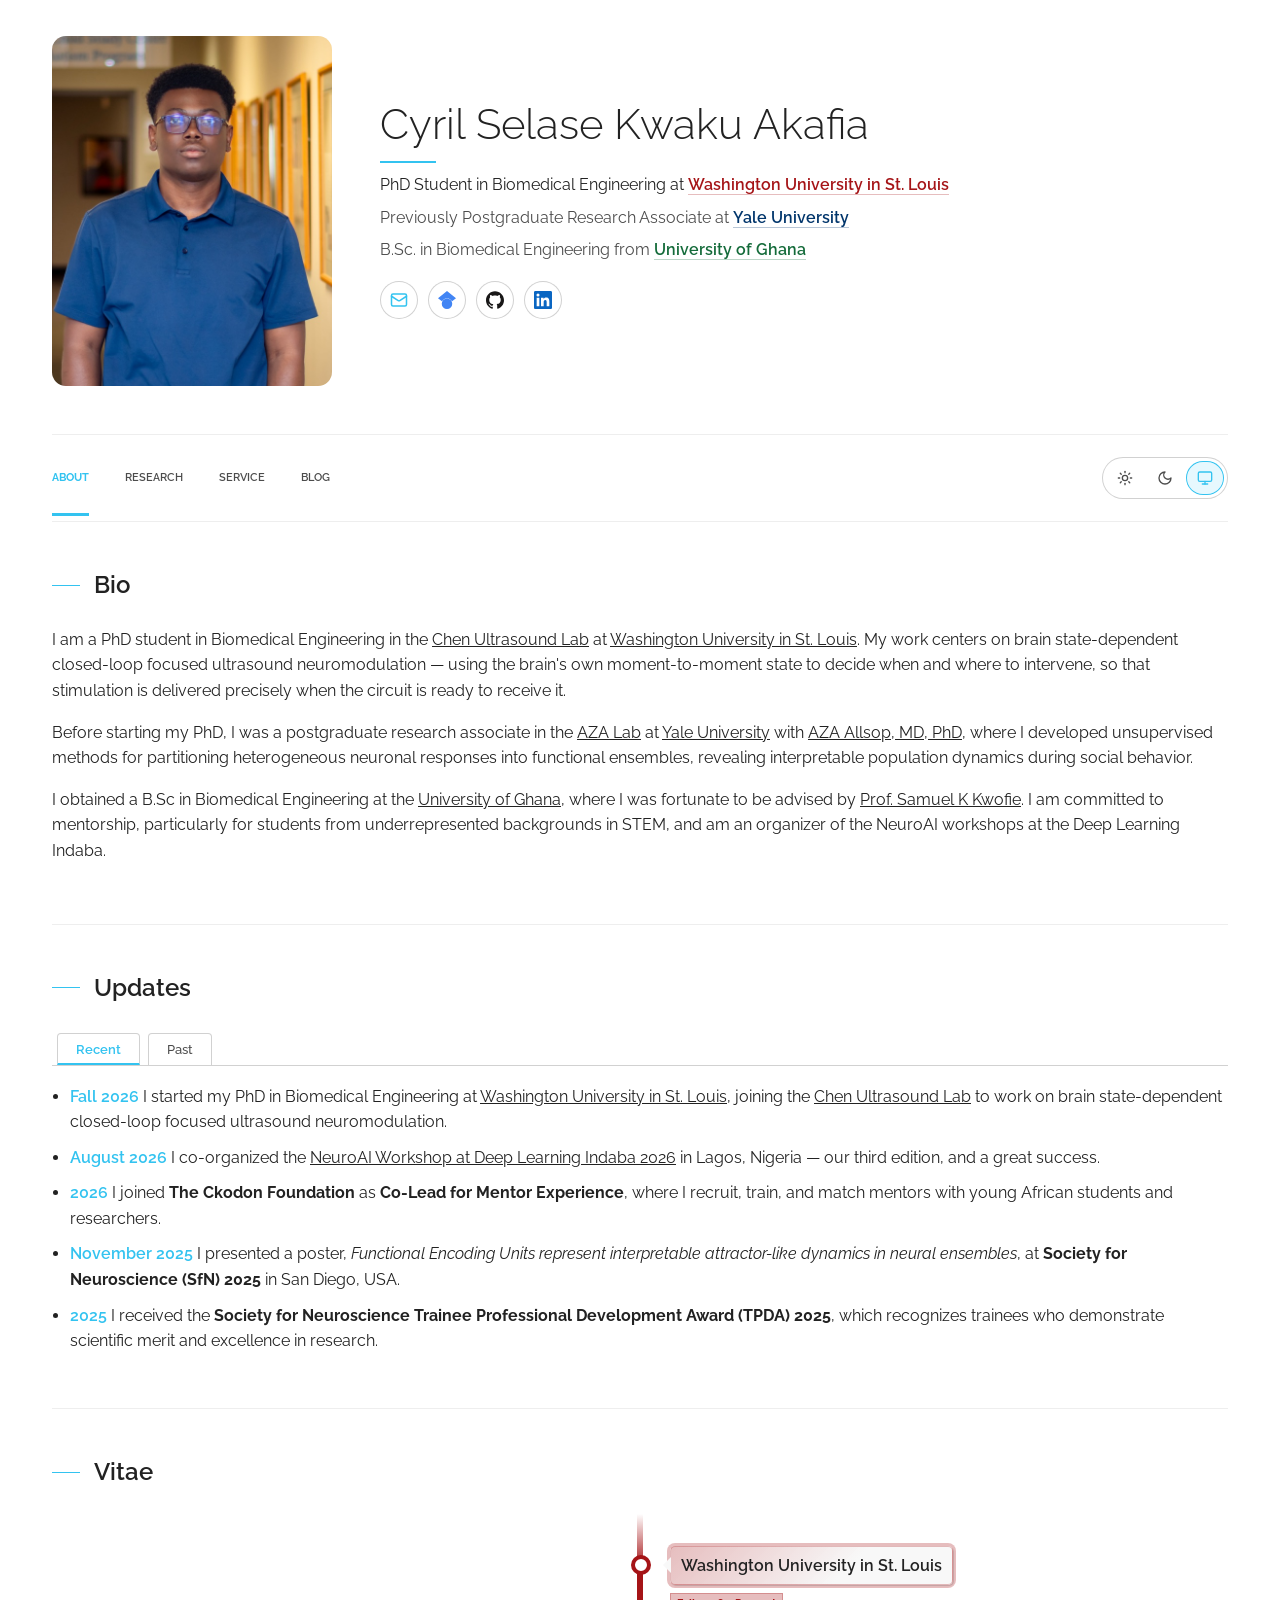
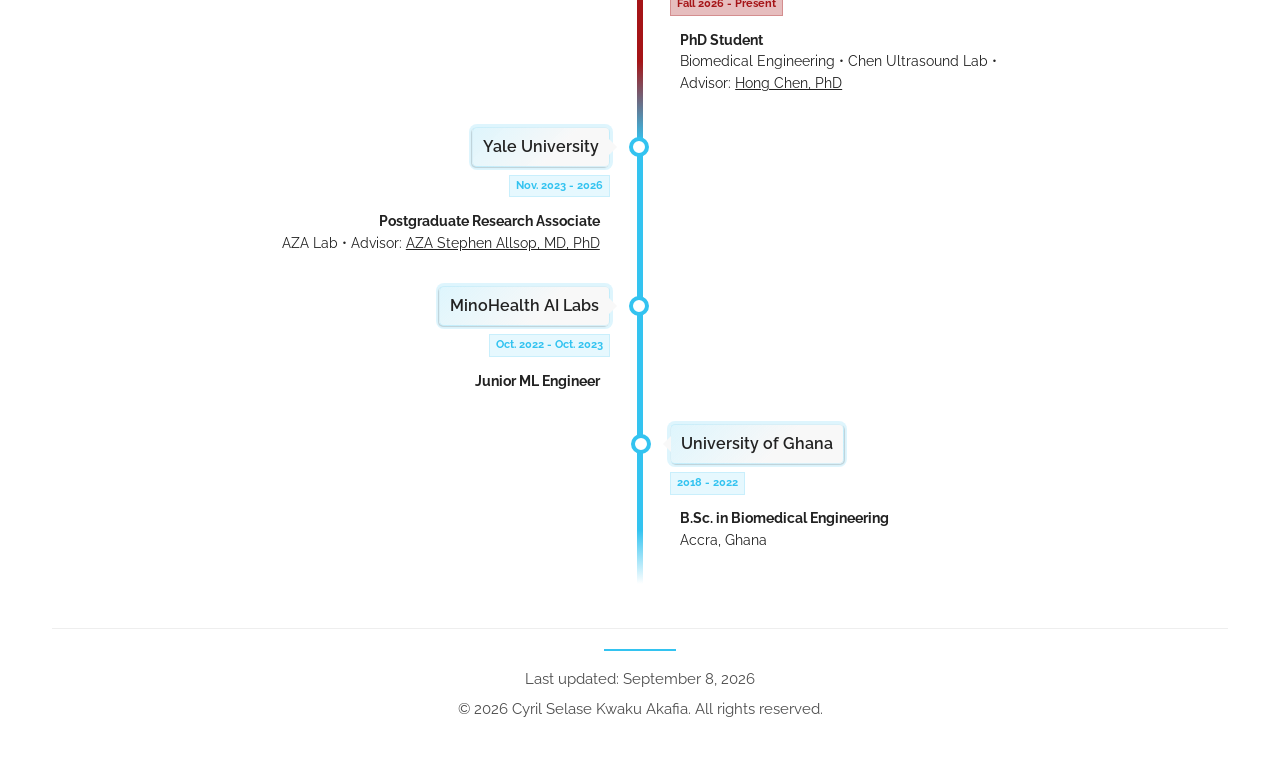
==== commit be2db841: "Update site for PhD start at WashU - Header: PhD Student at WashU is now the primary role line; Yale" ====
--- a/index.html
+++ b/index.html
@@ -4,13 +4,13 @@
   <meta charset="utf-8">
   <meta name="viewport" content="width=device-width, initial-scale=1">
   <title>Cyril Akafia</title>
-  <meta name="description" content="Cyril Akafia is a postgraduate research associate at Yale University working at the intersection of neuroengineering, computational neuroscience, closed-loop neuromodulation, and focused ultrasound.">
+  <meta name="description" content="Cyril Akafia is a PhD student in Biomedical Engineering at Washington University in St. Louis working on brain state-dependent closed-loop focused ultrasound neuromodulation.">
   <meta name="author" content="Cyril Selase Kwaku Akafia">
   <meta name="theme-color" content="#ffffff">
   <link rel="canonical" href="https://cyrilakafia.github.io/">
   <meta property="og:type" content="profile">
   <meta property="og:title" content="Cyril Akafia">
-  <meta property="og:description" content="Postgraduate research associate at Yale University working in neuroengineering, computational neuroscience, closed-loop neuromodulation, and focused ultrasound.">
+  <meta property="og:description" content="PhD student in Biomedical Engineering at Washington University in St. Louis working on brain state-dependent closed-loop focused ultrasound neuromodulation.">
   <meta property="og:url" content="https://cyrilakafia.github.io/">
   <meta property="og:image" content="https://cyrilakafia.github.io/assets/og-image.png?v=20260429">
   <meta property="og:image:type" content="image/png">
@@ -21,7 +21,7 @@
   <meta property="profile:last_name" content="Akafia">
   <meta name="twitter:card" content="summary_large_image">
   <meta name="twitter:title" content="Cyril Akafia">
-  <meta name="twitter:description" content="Postgraduate research associate at Yale University working in neuroengineering, computational neuroscience, closed-loop neuromodulation, and focused ultrasound.">
+  <meta name="twitter:description" content="PhD student in Biomedical Engineering at Washington University in St. Louis working on brain state-dependent closed-loop focused ultrasound neuromodulation.">
   <meta name="twitter:image" content="https://cyrilakafia.github.io/assets/og-image.png?v=20260429">
   <meta name="twitter:image:alt" content="Photo of Cyril Akafia">
   <script type="application/ld+json">
@@ -32,9 +32,14 @@
       "alternateName": "Cyril Akafia",
       "url": "https://cyrilakafia.github.io/",
       "image": "https://cyrilakafia.github.io/assets/profile.jpg?v=20260429",
-      "jobTitle": "Postgraduate Research Associate",
-      "description": "Postgraduate research associate at Yale University working in neuroengineering, computational neuroscience, closed-loop neuromodulation, and focused ultrasound.",
-      "affiliation": [
+      "jobTitle": "PhD Student in Biomedical Engineering",
+      "description": "PhD student in Biomedical Engineering at Washington University in St. Louis working on brain state-dependent closed-loop focused ultrasound neuromodulation.",
+      "affiliation": {
+        "@type": "CollegeOrUniversity",
+        "name": "Washington University in St. Louis",
+        "url": "https://www.washu.edu/"
+      },
+      "alumniOf": [
         {
           "@type": "CollegeOrUniversity",
           "name": "Yale University",
@@ -42,20 +47,16 @@
         },
         {
           "@type": "CollegeOrUniversity",
-          "name": "Washington University in St. Louis",
-          "url": "https://www.washu.edu/"
+          "name": "University of Ghana",
+          "url": "https://www.ug.edu.gh/"
         }
       ],
-      "alumniOf": {
-        "@type": "CollegeOrUniversity",
-        "name": "University of Ghana",
-        "url": "https://www.ug.edu.gh/"
-      },
       "knowsAbout": [
+        "Closed-loop neuromodulation",
+        "Focused ultrasound",
+        "Brain states",
         "Neuroengineering",
         "Computational neuroscience",
-        "Closed-loop neuromodulation",
-        "Focused ultrasound",
         "NeuroAI"
       ],
       "sameAs": [
@@ -112,11 +113,11 @@
         </div>
         <div class="intro-column">
           <h1>Cyril Selase Kwaku Akafia</h1>
-          <p class="intro-role">Postgraduate Research Associate at <a class="affiliation affiliation--yale" href="https://www.yale.edu/" target="_blank" rel="noreferrer">Yale University</a></p>
-          <p class="intro-note">Incoming PhD Student in Biomedical Engineering at <a class="affiliation affiliation--washu" href="https://www.washu.edu/" target="_blank" rel="noreferrer">Washington University in St. Louis</a></p>
+          <p class="intro-role">PhD Student in Biomedical Engineering at <a class="affiliation affiliation--washu" href="https://www.washu.edu/" target="_blank" rel="noreferrer">Washington University in St. Louis</a></p>
+          <p class="intro-note">Previously Postgraduate Research Associate at <a class="affiliation affiliation--yale" href="https://www.yale.edu/" target="_blank" rel="noreferrer">Yale University</a></p>
           <p class="intro-note">B.Sc. in Biomedical Engineering from <a class="affiliation affiliation--ghana" href="https://www.ug.edu.gh/" target="_blank" rel="noreferrer">University of Ghana</a></p>
           <div class="social-links" aria-label="Contact and external profiles">
-            <a class="social-icon social-icon--email" href="mailto:cyril.akafia@yale.edu" aria-label="Email Cyril">
+            <a class="social-icon social-icon--email" href="mailto:kwakucyril@gmail.com" aria-label="Email Cyril">
               <svg viewBox="0 0 24 24" aria-hidden="true" fill="none" stroke="currentColor" stroke-width="2" stroke-linecap="round" stroke-linejoin="round"><rect width="20" height="16" x="2" y="4" rx="2"/><path d="m22 7-8.97 5.7a1.94 1.94 0 0 1-2.06 0L2 7"/></svg>
             </a>
             <a class="social-icon social-icon--scholar" href="https://scholar.google.com/citations?user=WeTH5w0AAAAJ&hl=en" target="_blank" rel="noreferrer" aria-label="Google Scholar">
@@ -156,23 +157,26 @@
       <section class="section">
         <h2>Bio</h2>
         <p>
-          I am a postgraduate research associate working in the <a href="https://www.azalab.org/" target="_blank" rel="noreferrer">AZA Lab</a> at
-          <a href="https://www.yale.edu/" target="_blank" rel="noreferrer">Yale University</a>, advised by
-          <a href="https://www.azalab.org/people/aza-allsop" target="_blank" rel="noreferrer">AZA Allsop, MD, PhD</a>. My research interests are in
-          neuroengineering and computational neuroscience.
+          I am a PhD student in Biomedical Engineering in the
+          <a href="https://engineering.washu.edu/faculty/Hong-Chen.html" target="_blank" rel="noreferrer">Chen Ultrasound Lab</a> at
+          <a href="https://www.washu.edu/" target="_blank" rel="noreferrer">Washington University in St. Louis</a>. My work centers on brain
+          state-dependent closed-loop focused ultrasound neuromodulation &mdash; using the brain's own moment-to-moment state to decide
+          when and where to intervene, so that stimulation is delivered precisely when the circuit is ready to receive it.
         </p>
         <p>
-          Prior to my current research position, I obtained a B.Sc in Biomedical Engineering at the
+          Before starting my PhD, I was a postgraduate research associate in the
+          <a href="https://www.azalab.org/" target="_blank" rel="noreferrer">AZA Lab</a> at
+          <a href="https://www.yale.edu/" target="_blank" rel="noreferrer">Yale University</a> with
+          <a href="https://www.azalab.org/people/aza-allsop" target="_blank" rel="noreferrer">AZA Allsop, MD, PhD</a>, where I developed
+          unsupervised methods for partitioning heterogeneous neuronal responses into functional ensembles, revealing interpretable
+          population dynamics during social behavior.
+        </p>
+        <p>
+          I obtained a B.Sc in Biomedical Engineering at the
           <a href="https://www.ug.edu.gh/" target="_blank" rel="noreferrer">University of Ghana</a>, where I was fortunate to be advised by
           <a href="https://www.ug.edu.gh/biomed-eng/staff/samuel-kojo-kwofie-bsc-kumasi-msc-uct-phd-uwc" target="_blank" rel="noreferrer">Prof. Samuel K Kwofie</a>.
-        </p>
-        <p>
-          I will be joining the
-          <a href="https://engineering.washu.edu/faculty/Hong-Chen.html" target="_blank" rel="noreferrer">Chen Ultrasound Lab</a> at
-          <a href="https://www.washu.edu/" target="_blank" rel="noreferrer">Washington University in St. Louis</a> as a PhD student in Biomedical
-          Engineering, where I will work on closed-loop neuromodulation and focused ultrasound. I am committed to mentorship,
-          particularly for students from underrepresented backgrounds in STEM, and am an organizer of the NeuroAI workshops at the
-          Deep Learning Indaba.
+          I am committed to mentorship, particularly for students from underrepresented backgrounds in STEM, and am an organizer of the
+          NeuroAI workshops at the Deep Learning Indaba.
         </p>
       </section>
 
@@ -186,7 +190,9 @@
           <div class="tab-content">
             <div class="tab-pane active" id="news-recent" role="tabpanel" aria-labelledby="tab-news-recent" tabindex="0">
               <ul class="compact-list">
-                <li><b>Fall 2026</b> I will join the <a href="https://engineering.washu.edu/faculty/Hong-Chen.html" target="_blank" rel="noreferrer">Chen Ultrasound Lab</a> at <a href="https://www.washu.edu/" target="_blank" rel="noreferrer">Washington University in St. Louis</a> as a PhD student in Biomedical Engineering, where I will work on closed-loop neuromodulation and focused ultrasound.</li>
+                <li><b>Fall 2026</b> I started my PhD in Biomedical Engineering at <a href="https://www.washu.edu/" target="_blank" rel="noreferrer">Washington University in St. Louis</a>, joining the <a href="https://engineering.washu.edu/faculty/Hong-Chen.html" target="_blank" rel="noreferrer">Chen Ultrasound Lab</a> to work on brain state-dependent closed-loop focused ultrasound neuromodulation.</li>
+                <li><b>August 2026</b> I co-organized the <a href="https://dlineuroai-workshop.github.io/neuroai-2026/" target="_blank" rel="noreferrer">NeuroAI Workshop at Deep Learning Indaba 2026</a> in Lagos, Nigeria &mdash; our third edition, and a great success.</li>
+                <li><b>2026</b> I joined <b>The Ckodon Foundation</b> as <b>Co-Lead for Mentor Experience</b>, where I recruit, train, and match mentors with young African students and researchers.</li>
                 <li><b>November 2025</b> I presented a poster, <i>Functional Encoding Units represent interpretable attractor-like dynamics in neural ensembles</i>, at <b>Society for Neuroscience (SfN) 2025</b> in San Diego, USA.</li>
                 <li><b>2025</b> I received the <b>Society for Neuroscience Trainee Professional Development Award (TPDA) 2025</b>, which recognizes trainees who demonstrate scientific merit and excellence in research.</li>
               </ul>
@@ -212,16 +218,16 @@
             <div class="direction-r">
               <div class="flag-wrapper">
                 <span class="flag">Washington University in St. Louis</span>
-                <span class="time-wrapper"><span class="time">Fall 2026 -</span></span>
-              </div>
-              <div class="desc"><b>Incoming PhD Student</b><br>Biomedical Engineering • Chen Ultrasound Lab</div>
+                <span class="time-wrapper"><span class="time">Fall 2026 - Present</span></span>
+              </div>
+              <div class="desc"><b>PhD Student</b><br>Biomedical Engineering • Chen Ultrasound Lab • Advisor: <a href="https://engineering.washu.edu/faculty/Hong-Chen.html" target="_blank" rel="noreferrer">Hong Chen, PhD</a></div>
             </div>
           </li>
           <li>
             <div class="direction-l">
               <div class="flag-wrapper">
                 <span class="flag">Yale University</span>
-                <span class="time-wrapper"><span class="time">Nov. 2023 - Present</span></span>
+                <span class="time-wrapper"><span class="time">Nov. 2023 - 2026</span></span>
               </div>
               <div class="desc"><b>Postgraduate Research Associate</b><br>AZA Lab • Advisor: <a href="https://www.azalab.org/people/aza-allsop" target="_blank" rel="noreferrer">AZA Stephen Allsop, MD, PhD</a></div>
             </div>
@@ -254,13 +260,12 @@
         <p>Selected projects spanning neural ensemble decoding, mental health, and translational neuromodulation.</p>
         <div class="research-grid">
           <article class="research-card">
-            <a class="research-link" href="https://engineering.washu.edu/faculty/Hong-Chen.html" target="_blank" rel="noreferrer">
+            <a class="research-link" href="research/closed-loop-ultrasound.html">
               <img class="research-image" src="assets/research/ultrasound.svg" alt="Focused ultrasound illustration">
               <div class="research-body">
-                <span class="research-tag">Upcoming</span>
-                <h3 class="research-title">Closed-Loop Focused Ultrasound</h3>
-                <p class="research-description">Upcoming PhD work in the Chen Ultrasound Lab on closed-loop neuromodulation using focused ultrasound to non-invasively shape neural circuits.</p>
-                <span class="research-cta">Visit lab <span aria-hidden="true">→</span></span>
+                <h3 class="research-title">Closed-Loop Ultrasound Neuromodulation</h3>
+                <p class="research-description">Closing the loop between reading from the brain and writing to it: decoding ongoing neural activity and the brain states it reflects, then using focused ultrasound to write back non-invasively at the moment the circuit is most receptive.</p>
+                <span class="research-cta">Learn more <span aria-hidden="true">→</span></span>
               </div>
             </a>
           </article>
@@ -363,6 +368,11 @@
         <h2>Mentorship & Outreach</h2>
         <div class="papers-grid active">
           <article class="paper">
+            <p class="title"><a href="https://www.ckodon.com/foundation" target="_blank" rel="noreferrer">Co-Lead, Mentor Experience · The Ckodon Foundation</a></p>
+            <p class="paper-meta">2026 – Present</p>
+            <p class="paper-meta">A nonprofit that opens access to educational and professional opportunities for young people across Africa, guiding applicants through undergraduate, graduate, and internship applications. I help recruit and train mentors, and match them with mentees.</p>
+          </article>
+          <article class="paper">
             <p class="title"><a href="https://deeplearningindaba.com/mentorship/" target="_blank" rel="noreferrer">Organizer · Deep Learning Indaba Mentorship Programme</a></p>
             <p class="paper-meta">December 2023 – November 2025</p>
             <p class="paper-meta">A continent-wide programme that pairs young African researchers and students with experienced mentors. I matched 50+ mentees with mentors for research and career advice, contributing to publications, presentations, admissions, and job offers.</p>
@@ -385,8 +395,8 @@
         <div class="papers-grid active">
           <article class="paper">
             <p class="title">Co-organizer · NeuroAI Workshops at Deep Learning Indaba</p>
-            <p class="paper-meta">September 2024 – Present · <a href="https://dlineuroai-workshop.github.io/neuroai-2024/" target="_blank" rel="noreferrer">2024 Workshop</a> · <a href="https://dlineuroai-workshop.github.io/neuroai-2025/" target="_blank" rel="noreferrer">2025 Workshop</a></p>
-            <p class="paper-meta">Organized NeuroAI workshops in Rwanda and Senegal, attracting 150+ attendees. Delivered a practical tutorial on dimensionality reduction for understanding patterns of neural activity, and coordinated talks and panel discussions from 7 international speakers.</p>
+            <p class="paper-meta">September 2024 – Present · <a href="https://dlineuroai-workshop.github.io/neuroai-2024/" target="_blank" rel="noreferrer">2024 Workshop</a> · <a href="https://dlineuroai-workshop.github.io/neuroai-2025/" target="_blank" rel="noreferrer">2025 Workshop</a> · <a href="https://dlineuroai-workshop.github.io/neuroai-2026/" target="_blank" rel="noreferrer">2026 Workshop</a></p>
+            <p class="paper-meta">Organized NeuroAI workshops in Senegal, Rwanda, and Nigeria, attracting 150+ attendees. Delivered a practical tutorial on dimensionality reduction for understanding patterns of neural activity, and coordinated talks and panel discussions from international speakers.</p>
           </article>
           <article class="paper">
             <p class="title"><a href="https://www.linkedin.com/company/world-movers-team/posts/?feedView=all" target="_blank" rel="noreferrer">Active Member · World Movers Team</a></p>
@@ -413,7 +423,7 @@
 
     <footer class="site-footer">
       <div class="footer-grid">
-        <div class="footer-note">Last updated: April 24, 2026</div>
+        <div class="footer-note">Last updated: September 8, 2026</div>
         <div class="footer-note">&copy; 2026 Cyril Selase Kwaku Akafia. All rights reserved.</div>
       </div>
     </footer>
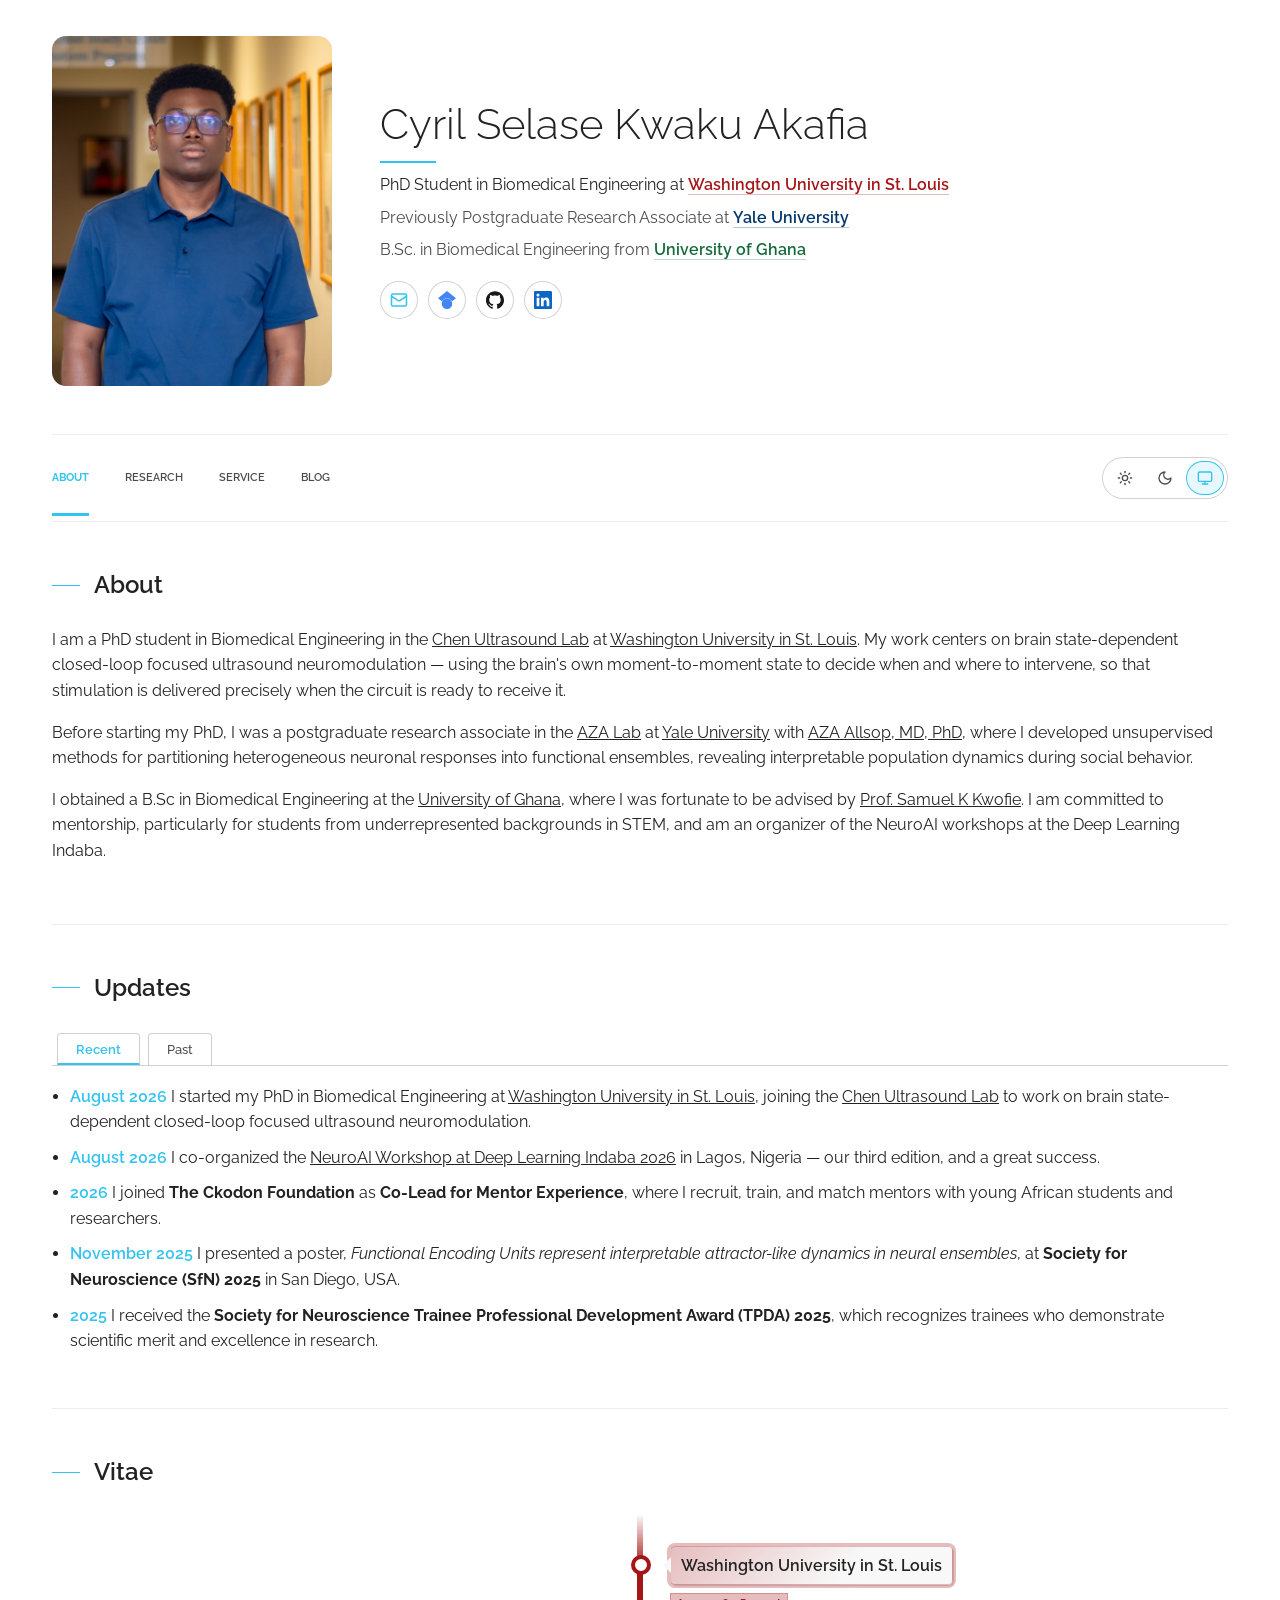
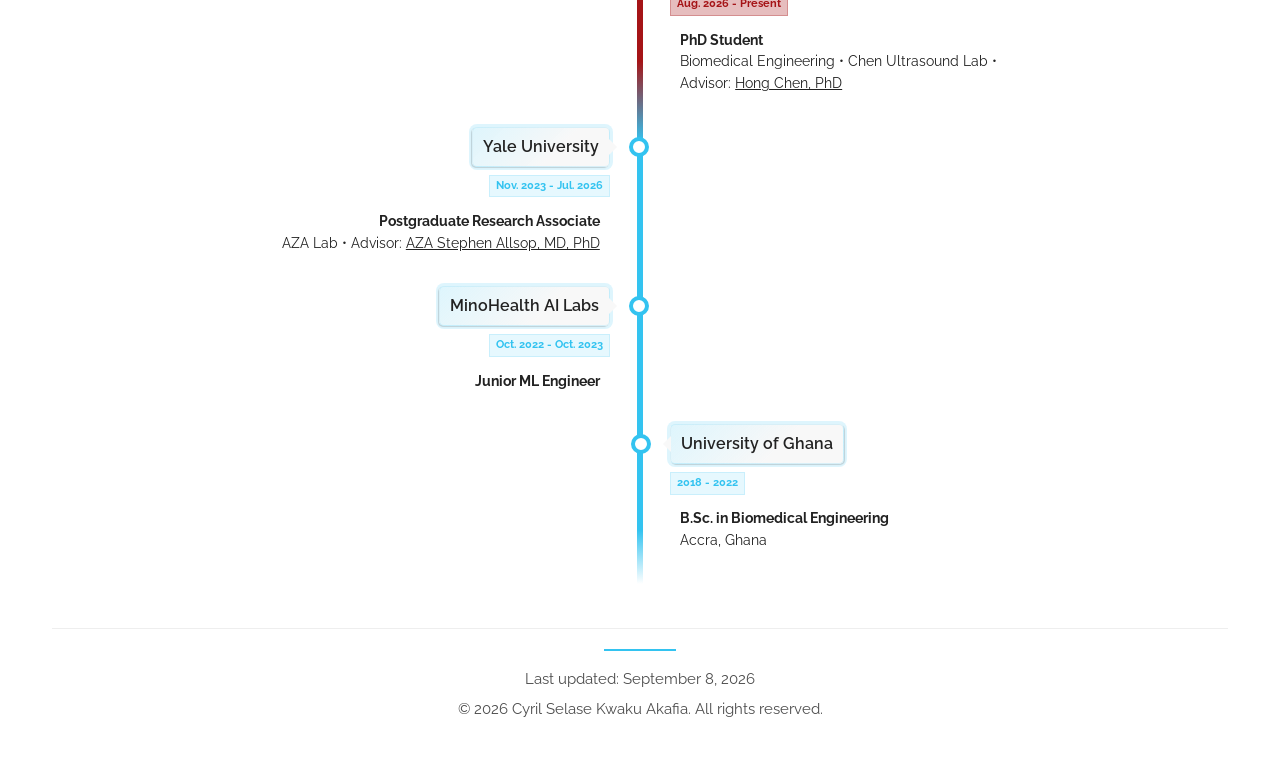
==== commit 00f44df3: "Use exact appointment dates and rename Bio heading to About PhD starts August 1, 2026; the Yale post" ====
--- a/index.html
+++ b/index.html
@@ -155,7 +155,7 @@
     <main id="main">
       <div class="page active" id="page-bio" data-page="bio">
       <section class="section">
-        <h2>Bio</h2>
+        <h2>About</h2>
         <p>
           I am a PhD student in Biomedical Engineering in the
           <a href="https://engineering.washu.edu/faculty/Hong-Chen.html" target="_blank" rel="noreferrer">Chen Ultrasound Lab</a> at
@@ -190,7 +190,7 @@
           <div class="tab-content">
             <div class="tab-pane active" id="news-recent" role="tabpanel" aria-labelledby="tab-news-recent" tabindex="0">
               <ul class="compact-list">
-                <li><b>Fall 2026</b> I started my PhD in Biomedical Engineering at <a href="https://www.washu.edu/" target="_blank" rel="noreferrer">Washington University in St. Louis</a>, joining the <a href="https://engineering.washu.edu/faculty/Hong-Chen.html" target="_blank" rel="noreferrer">Chen Ultrasound Lab</a> to work on brain state-dependent closed-loop focused ultrasound neuromodulation.</li>
+                <li><b>August 2026</b> I started my PhD in Biomedical Engineering at <a href="https://www.washu.edu/" target="_blank" rel="noreferrer">Washington University in St. Louis</a>, joining the <a href="https://engineering.washu.edu/faculty/Hong-Chen.html" target="_blank" rel="noreferrer">Chen Ultrasound Lab</a> to work on brain state-dependent closed-loop focused ultrasound neuromodulation.</li>
                 <li><b>August 2026</b> I co-organized the <a href="https://dlineuroai-workshop.github.io/neuroai-2026/" target="_blank" rel="noreferrer">NeuroAI Workshop at Deep Learning Indaba 2026</a> in Lagos, Nigeria &mdash; our third edition, and a great success.</li>
                 <li><b>2026</b> I joined <b>The Ckodon Foundation</b> as <b>Co-Lead for Mentor Experience</b>, where I recruit, train, and match mentors with young African students and researchers.</li>
                 <li><b>November 2025</b> I presented a poster, <i>Functional Encoding Units represent interpretable attractor-like dynamics in neural ensembles</i>, at <b>Society for Neuroscience (SfN) 2025</b> in San Diego, USA.</li>
@@ -218,7 +218,7 @@
             <div class="direction-r">
               <div class="flag-wrapper">
                 <span class="flag">Washington University in St. Louis</span>
-                <span class="time-wrapper"><span class="time">Fall 2026 - Present</span></span>
+                <span class="time-wrapper"><span class="time">Aug. 2026 - Present</span></span>
               </div>
               <div class="desc"><b>PhD Student</b><br>Biomedical Engineering • Chen Ultrasound Lab • Advisor: <a href="https://engineering.washu.edu/faculty/Hong-Chen.html" target="_blank" rel="noreferrer">Hong Chen, PhD</a></div>
             </div>
@@ -227,7 +227,7 @@
             <div class="direction-l">
               <div class="flag-wrapper">
                 <span class="flag">Yale University</span>
-                <span class="time-wrapper"><span class="time">Nov. 2023 - 2026</span></span>
+                <span class="time-wrapper"><span class="time">Nov. 2023 - Jul. 2026</span></span>
               </div>
               <div class="desc"><b>Postgraduate Research Associate</b><br>AZA Lab • Advisor: <a href="https://www.azalab.org/people/aza-allsop" target="_blank" rel="noreferrer">AZA Stephen Allsop, MD, PhD</a></div>
             </div>
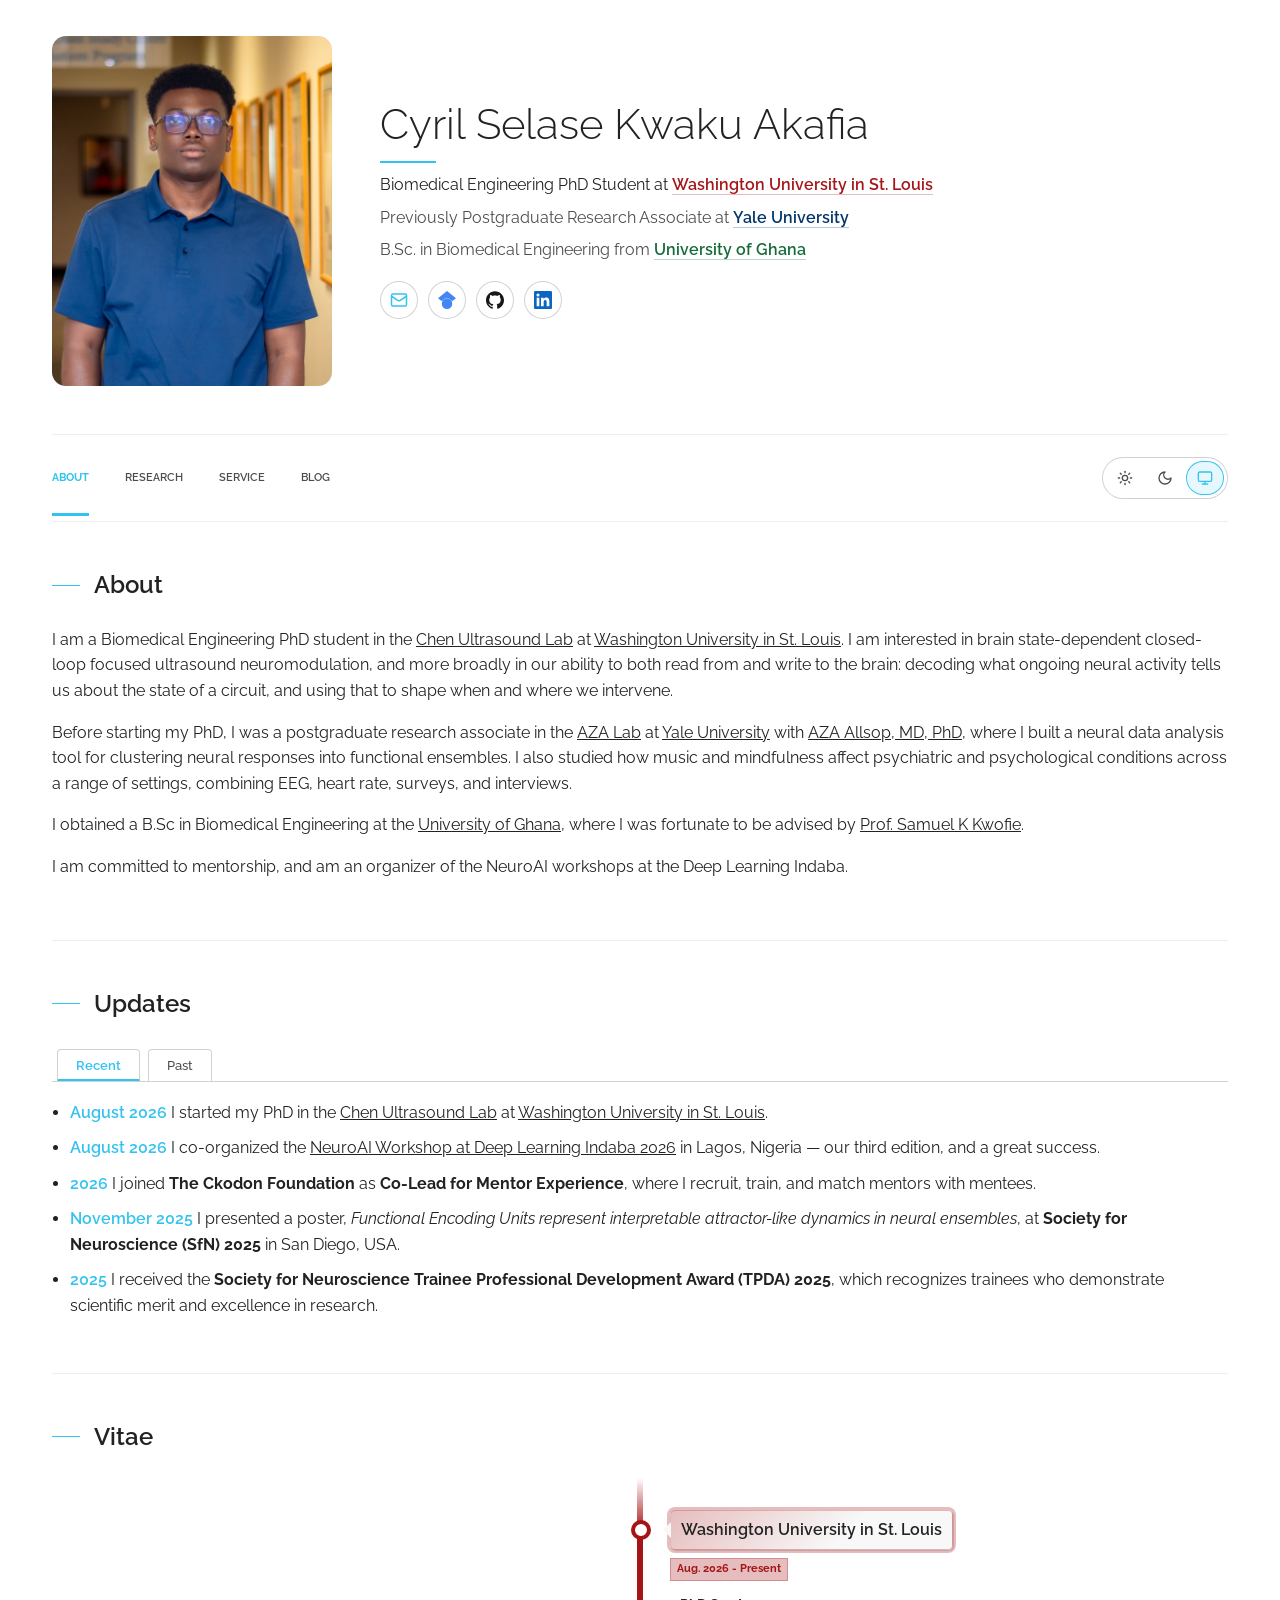
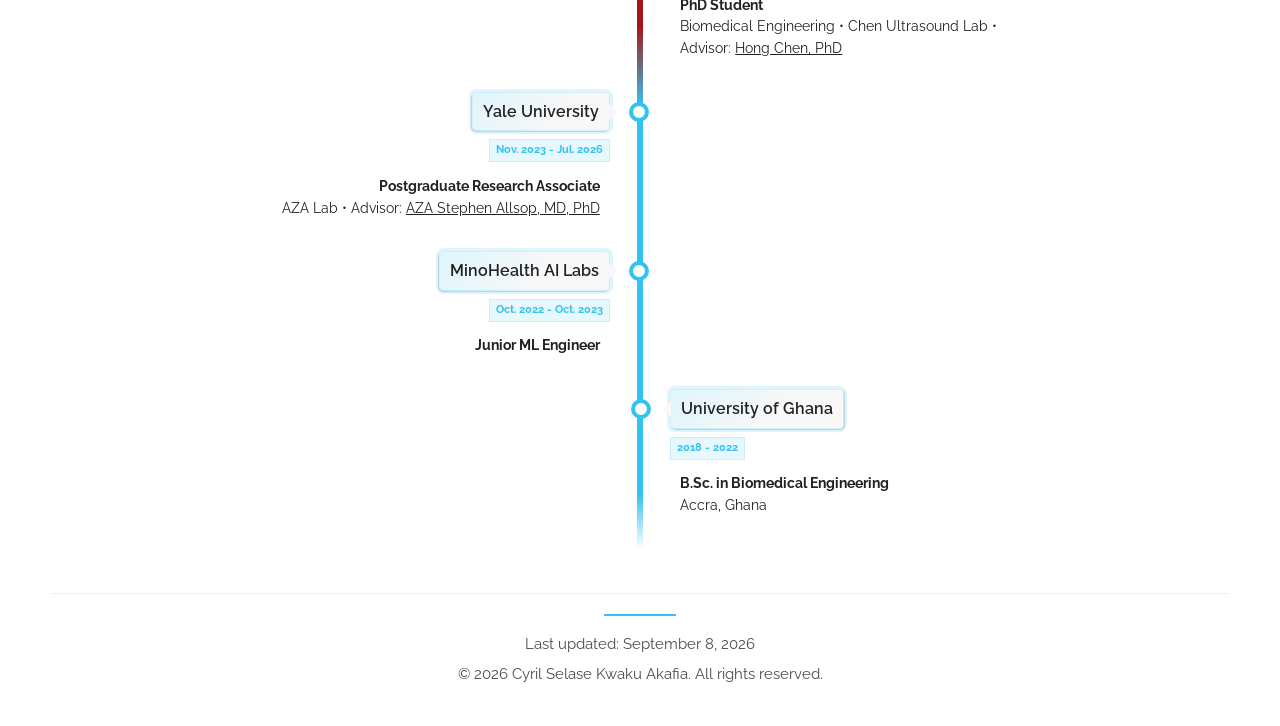
==== commit 2726ba4b: "Revise about copy and role phrasing - Use "Biomedical Engineering PhD Student" throughout the header" ====
--- a/index.html
+++ b/index.html
@@ -4,13 +4,13 @@
   <meta charset="utf-8">
   <meta name="viewport" content="width=device-width, initial-scale=1">
   <title>Cyril Akafia</title>
-  <meta name="description" content="Cyril Akafia is a PhD student in Biomedical Engineering at Washington University in St. Louis working on brain state-dependent closed-loop focused ultrasound neuromodulation.">
+  <meta name="description" content="Cyril Akafia is a Biomedical Engineering PhD student at Washington University in St. Louis interested in brain state-dependent closed-loop focused ultrasound neuromodulation.">
   <meta name="author" content="Cyril Selase Kwaku Akafia">
   <meta name="theme-color" content="#ffffff">
   <link rel="canonical" href="https://cyrilakafia.github.io/">
   <meta property="og:type" content="profile">
   <meta property="og:title" content="Cyril Akafia">
-  <meta property="og:description" content="PhD student in Biomedical Engineering at Washington University in St. Louis working on brain state-dependent closed-loop focused ultrasound neuromodulation.">
+  <meta property="og:description" content="Biomedical Engineering PhD student at Washington University in St. Louis interested in brain state-dependent closed-loop focused ultrasound neuromodulation.">
   <meta property="og:url" content="https://cyrilakafia.github.io/">
   <meta property="og:image" content="https://cyrilakafia.github.io/assets/og-image.png?v=20260429">
   <meta property="og:image:type" content="image/png">
@@ -21,7 +21,7 @@
   <meta property="profile:last_name" content="Akafia">
   <meta name="twitter:card" content="summary_large_image">
   <meta name="twitter:title" content="Cyril Akafia">
-  <meta name="twitter:description" content="PhD student in Biomedical Engineering at Washington University in St. Louis working on brain state-dependent closed-loop focused ultrasound neuromodulation.">
+  <meta name="twitter:description" content="Biomedical Engineering PhD student at Washington University in St. Louis interested in brain state-dependent closed-loop focused ultrasound neuromodulation.">
   <meta name="twitter:image" content="https://cyrilakafia.github.io/assets/og-image.png?v=20260429">
   <meta name="twitter:image:alt" content="Photo of Cyril Akafia">
   <script type="application/ld+json">
@@ -32,8 +32,8 @@
       "alternateName": "Cyril Akafia",
       "url": "https://cyrilakafia.github.io/",
       "image": "https://cyrilakafia.github.io/assets/profile.jpg?v=20260429",
-      "jobTitle": "PhD Student in Biomedical Engineering",
-      "description": "PhD student in Biomedical Engineering at Washington University in St. Louis working on brain state-dependent closed-loop focused ultrasound neuromodulation.",
+      "jobTitle": "Biomedical Engineering PhD Student",
+      "description": "Biomedical Engineering PhD student at Washington University in St. Louis interested in brain state-dependent closed-loop focused ultrasound neuromodulation.",
       "affiliation": {
         "@type": "CollegeOrUniversity",
         "name": "Washington University in St. Louis",
@@ -113,7 +113,7 @@
         </div>
         <div class="intro-column">
           <h1>Cyril Selase Kwaku Akafia</h1>
-          <p class="intro-role">PhD Student in Biomedical Engineering at <a class="affiliation affiliation--washu" href="https://www.washu.edu/" target="_blank" rel="noreferrer">Washington University in St. Louis</a></p>
+          <p class="intro-role">Biomedical Engineering PhD Student at <a class="affiliation affiliation--washu" href="https://www.washu.edu/" target="_blank" rel="noreferrer">Washington University in St. Louis</a></p>
           <p class="intro-note">Previously Postgraduate Research Associate at <a class="affiliation affiliation--yale" href="https://www.yale.edu/" target="_blank" rel="noreferrer">Yale University</a></p>
           <p class="intro-note">B.Sc. in Biomedical Engineering from <a class="affiliation affiliation--ghana" href="https://www.ug.edu.gh/" target="_blank" rel="noreferrer">University of Ghana</a></p>
           <div class="social-links" aria-label="Contact and external profiles">
@@ -157,26 +157,28 @@
       <section class="section">
         <h2>About</h2>
         <p>
-          I am a PhD student in Biomedical Engineering in the
+          I am a Biomedical Engineering PhD student in the
           <a href="https://engineering.washu.edu/faculty/Hong-Chen.html" target="_blank" rel="noreferrer">Chen Ultrasound Lab</a> at
-          <a href="https://www.washu.edu/" target="_blank" rel="noreferrer">Washington University in St. Louis</a>. My work centers on brain
-          state-dependent closed-loop focused ultrasound neuromodulation &mdash; using the brain's own moment-to-moment state to decide
-          when and where to intervene, so that stimulation is delivered precisely when the circuit is ready to receive it.
+          <a href="https://www.washu.edu/" target="_blank" rel="noreferrer">Washington University in St. Louis</a>. I am interested in brain
+          state-dependent closed-loop focused ultrasound neuromodulation, and more broadly in our ability to both read from and write
+          to the brain: decoding what ongoing neural activity tells us about the state of a circuit, and using that to shape when and
+          where we intervene.
         </p>
         <p>
           Before starting my PhD, I was a postgraduate research associate in the
           <a href="https://www.azalab.org/" target="_blank" rel="noreferrer">AZA Lab</a> at
           <a href="https://www.yale.edu/" target="_blank" rel="noreferrer">Yale University</a> with
-          <a href="https://www.azalab.org/people/aza-allsop" target="_blank" rel="noreferrer">AZA Allsop, MD, PhD</a>, where I developed
-          unsupervised methods for partitioning heterogeneous neuronal responses into functional ensembles, revealing interpretable
-          population dynamics during social behavior.
+          <a href="https://www.azalab.org/people/aza-allsop" target="_blank" rel="noreferrer">AZA Allsop, MD, PhD</a>, where I built a neural
+          data analysis tool for clustering neural responses into functional ensembles. I also studied how music and mindfulness affect
+          psychiatric and psychological conditions across a range of settings, combining EEG, heart rate, surveys, and interviews.
         </p>
         <p>
           I obtained a B.Sc in Biomedical Engineering at the
           <a href="https://www.ug.edu.gh/" target="_blank" rel="noreferrer">University of Ghana</a>, where I was fortunate to be advised by
           <a href="https://www.ug.edu.gh/biomed-eng/staff/samuel-kojo-kwofie-bsc-kumasi-msc-uct-phd-uwc" target="_blank" rel="noreferrer">Prof. Samuel K Kwofie</a>.
-          I am committed to mentorship, particularly for students from underrepresented backgrounds in STEM, and am an organizer of the
-          NeuroAI workshops at the Deep Learning Indaba.
+        </p>
+        <p>
+          I am committed to mentorship, and am an organizer of the NeuroAI workshops at the Deep Learning Indaba.
         </p>
       </section>
 
@@ -190,9 +192,9 @@
           <div class="tab-content">
             <div class="tab-pane active" id="news-recent" role="tabpanel" aria-labelledby="tab-news-recent" tabindex="0">
               <ul class="compact-list">
-                <li><b>August 2026</b> I started my PhD in Biomedical Engineering at <a href="https://www.washu.edu/" target="_blank" rel="noreferrer">Washington University in St. Louis</a>, joining the <a href="https://engineering.washu.edu/faculty/Hong-Chen.html" target="_blank" rel="noreferrer">Chen Ultrasound Lab</a> to work on brain state-dependent closed-loop focused ultrasound neuromodulation.</li>
+                <li><b>August 2026</b> I started my PhD in the <a href="https://engineering.washu.edu/faculty/Hong-Chen.html" target="_blank" rel="noreferrer">Chen Ultrasound Lab</a> at <a href="https://www.washu.edu/" target="_blank" rel="noreferrer">Washington University in St. Louis</a>.</li>
                 <li><b>August 2026</b> I co-organized the <a href="https://dlineuroai-workshop.github.io/neuroai-2026/" target="_blank" rel="noreferrer">NeuroAI Workshop at Deep Learning Indaba 2026</a> in Lagos, Nigeria &mdash; our third edition, and a great success.</li>
-                <li><b>2026</b> I joined <b>The Ckodon Foundation</b> as <b>Co-Lead for Mentor Experience</b>, where I recruit, train, and match mentors with young African students and researchers.</li>
+                <li><b>2026</b> I joined <b>The Ckodon Foundation</b> as <b>Co-Lead for Mentor Experience</b>, where I recruit, train, and match mentors with mentees.</li>
                 <li><b>November 2025</b> I presented a poster, <i>Functional Encoding Units represent interpretable attractor-like dynamics in neural ensembles</i>, at <b>Society for Neuroscience (SfN) 2025</b> in San Diego, USA.</li>
                 <li><b>2025</b> I received the <b>Society for Neuroscience Trainee Professional Development Award (TPDA) 2025</b>, which recognizes trainees who demonstrate scientific merit and excellence in research.</li>
               </ul>
@@ -370,7 +372,7 @@
           <article class="paper">
             <p class="title"><a href="https://www.ckodon.com/foundation" target="_blank" rel="noreferrer">Co-Lead, Mentor Experience · The Ckodon Foundation</a></p>
             <p class="paper-meta">2026 – Present</p>
-            <p class="paper-meta">A nonprofit that opens access to educational and professional opportunities for young people across Africa, guiding applicants through undergraduate, graduate, and internship applications. I help recruit and train mentors, and match them with mentees.</p>
+            <p class="paper-meta">A nonprofit that opens access to educational and professional opportunities, guiding applicants through undergraduate, graduate, and internship applications. I help recruit and train mentors, and match them with mentees.</p>
           </article>
           <article class="paper">
             <p class="title"><a href="https://deeplearningindaba.com/mentorship/" target="_blank" rel="noreferrer">Organizer · Deep Learning Indaba Mentorship Programme</a></p>
